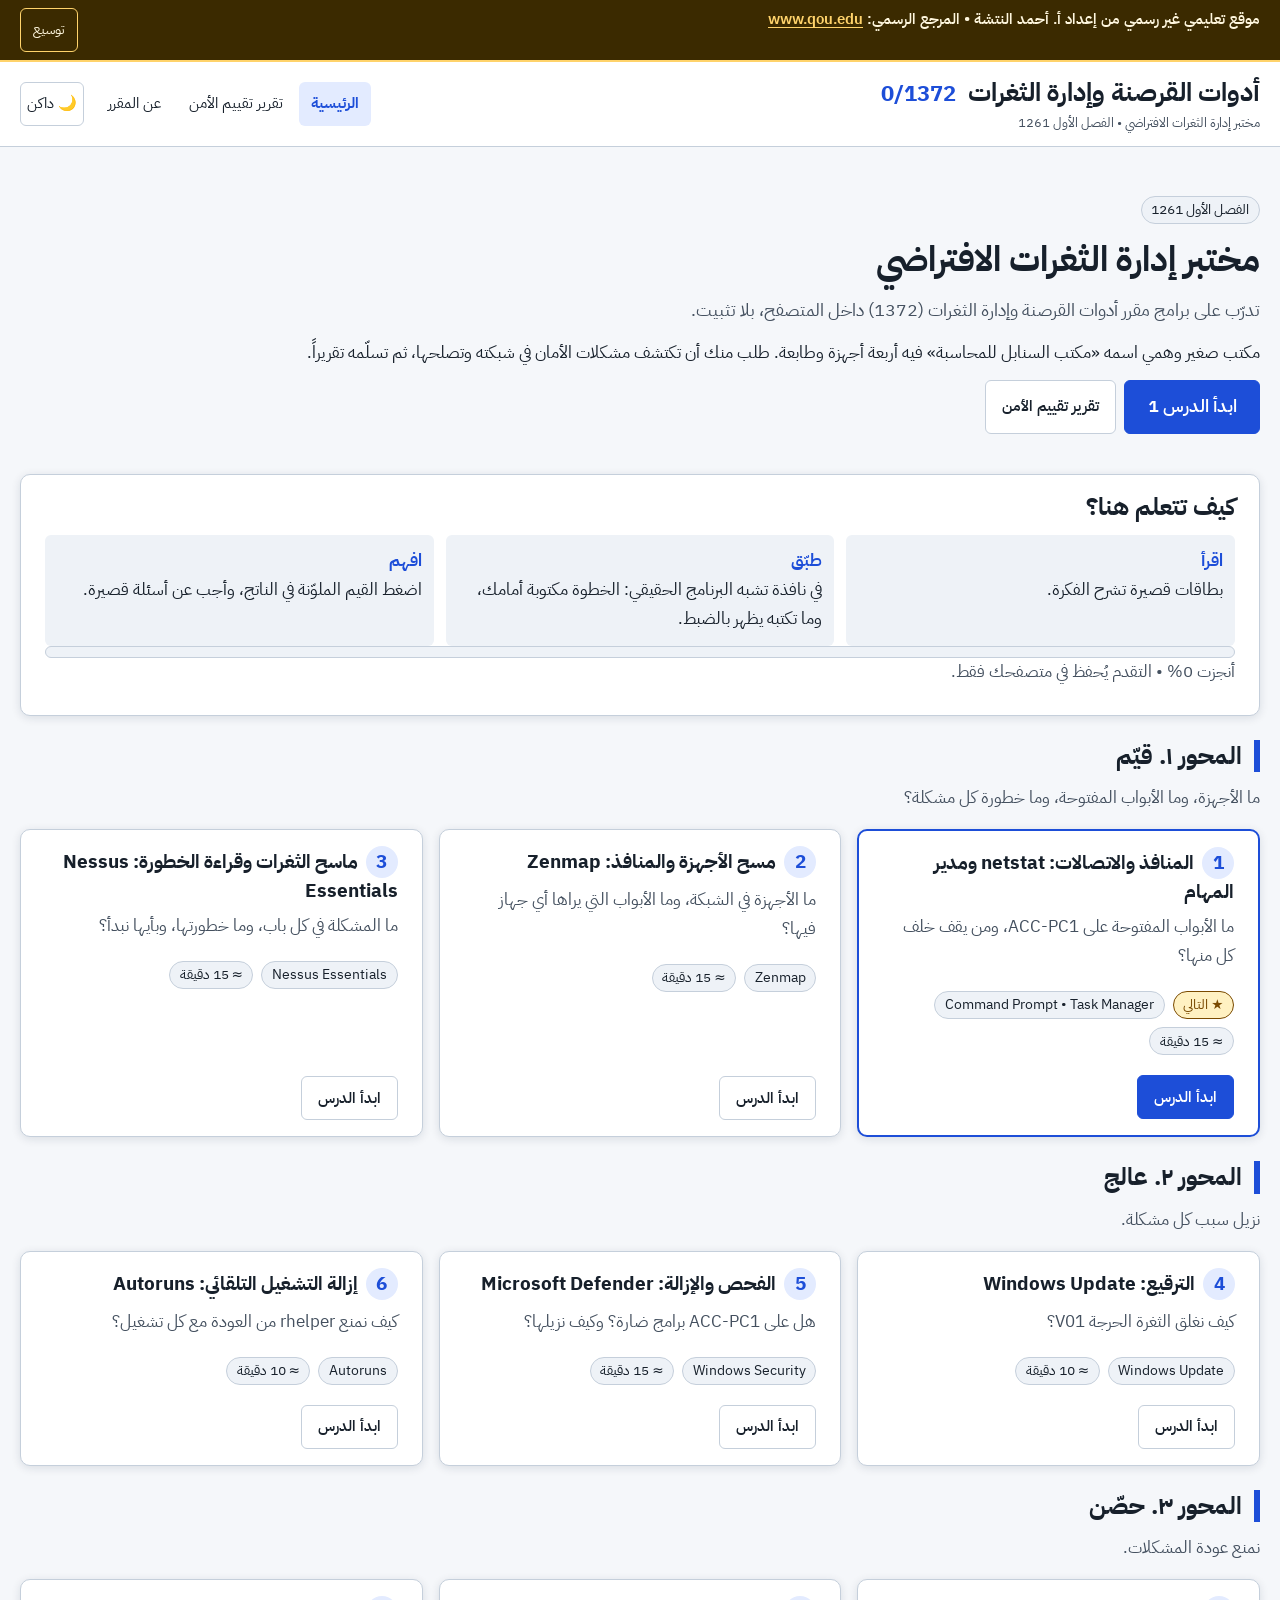
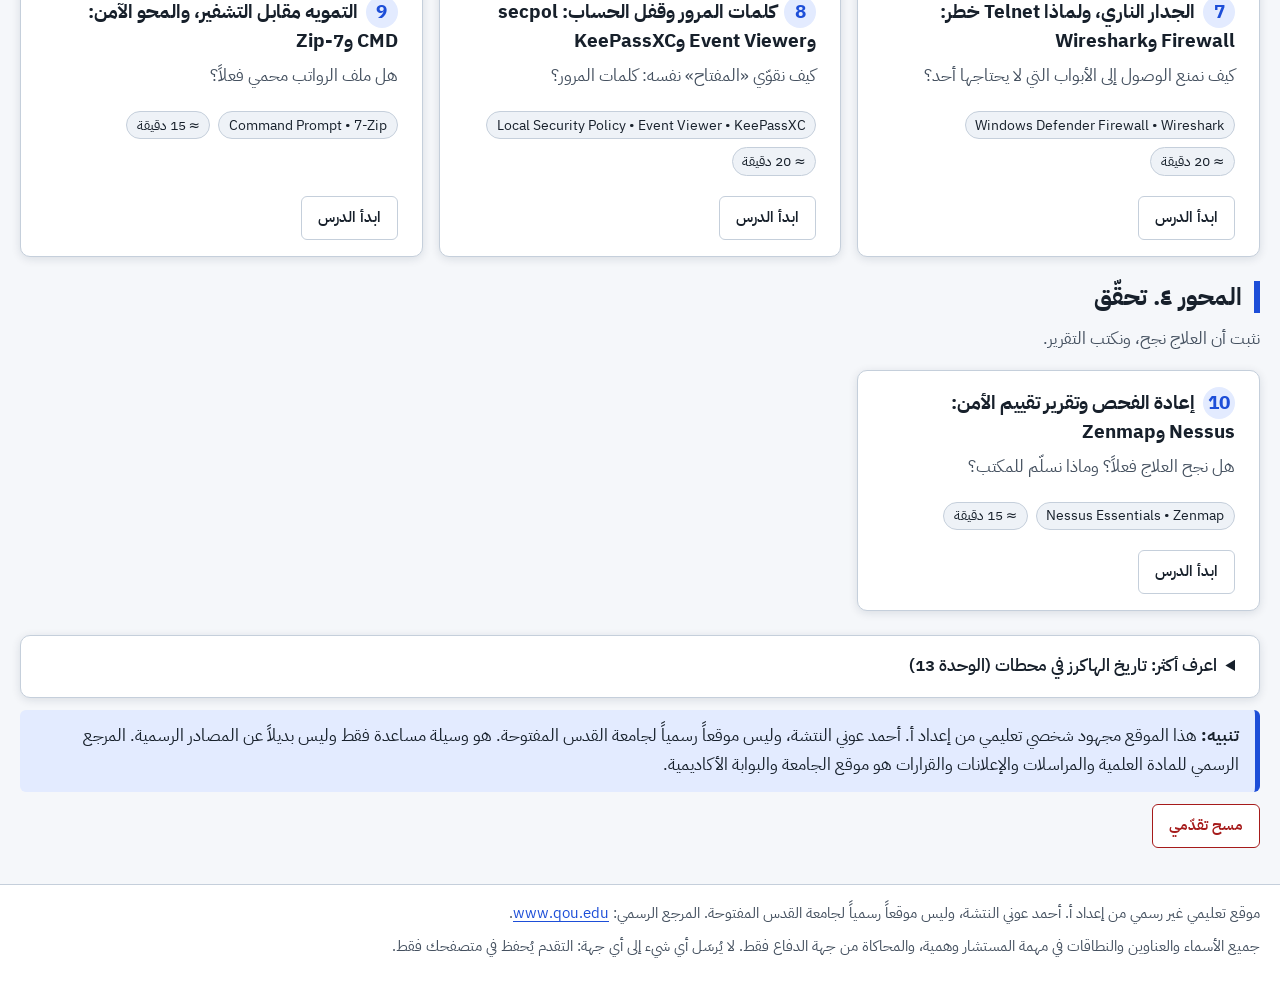
==== index.html @ eadc23de "Publish virtual vulnerability management lab website" ====
<!doctype html>
<html lang="ar" dir="rtl">
<head>
  <meta charset="utf-8">
  <meta name="viewport" content="width=device-width, initial-scale=1">
  <meta http-equiv="Content-Security-Policy" content="default-src 'self'; script-src 'self'; style-src 'self'; img-src 'self' data:; font-src 'self'">
  <title>الرئيسية — مختبر إدارة الثغرات الافتراضي</title>
  <meta name="description" content="محاكاة تعليمية غير رسمية لأدوات الجانب العملي لمقرر أدوات القرصنة وإدارة الثغرات (1372)، من جهة الدفاع فقط.">
  <link rel="icon" href="data:image/svg+xml,%3Csvg xmlns=%27http://www.w3.org/2000/svg%27 viewBox=%270 0 32 32%27%3E%3Cpath d=%27M16 3l11 4v8c0 7-5 12-11 14C10 27 5 22 5 15V7z%27 fill=%27none%27 stroke=%27%231d4ed8%27 stroke-width=%273%27/%3E%3Cpath d=%27M11 16l4 4 7-8%27 fill=%27none%27 stroke=%27%231d4ed8%27 stroke-width=%273%27/%3E%3C/svg%3E">
  <link rel="stylesheet" href="css/fonts.css">
  <link rel="stylesheet" href="css/tokens.css">
  <link rel="stylesheet" href="css/base.css">
  <link rel="stylesheet" href="css/components.css">
  <link rel="stylesheet" href="css/windows.css">
</head>
<body data-page="home">
  <a class="skip-link" href="#main">تخطَّ إلى المحتوى</a>
  <div class="unofficial-banner" role="region" aria-label="تنبيه: موقع غير رسمي">
    <div class="container">
      <div class="ub-text">
        <p class="ub-short">موقع تعليمي غير رسمي من إعداد أ. أحمد النتشة • المرجع الرسمي: <a href="https://www.qou.edu" target="_blank" rel="noopener noreferrer"><bdi>www.qou.edu</bdi></a></p>
        <p class="ub-full">هذا الموقع مجهود شخصي تعليمي من إعداد أ. أحمد عوني النتشة، وليس موقعاً رسمياً لجامعة القدس المفتوحة. هو وسيلة مساعدة فقط وليس بديلاً عن المصادر الرسمية. المرجع الرسمي للمادة العلمية والمراسلات والإعلانات والقرارات هو موقع الجامعة والبوابة الأكاديمية.</p>
      </div>
      <button type="button" data-banner-fold aria-expanded="true">طيّ</button>
    </div>
  </div>
  <header class="site-header">
    <div class="container">
      <a class="brand" href="index.html"><span class="course-heading"><span>أدوات القرصنة وإدارة الثغرات</span><bdi class="course-number" dir="ltr">0/1372</bdi></span><small>مختبر إدارة الثغرات الافتراضي • الفصل الأول 1261</small></a>
      <nav class="site-nav" aria-label="التنقل الرئيسي"><a href="index.html" aria-current="page">الرئيسية</a><a href="mission.html">تقرير تقييم الأمن</a><a href="about.html">عن المقرر</a></nav>
      <button type="button" class="theme-toggle" data-theme-toggle aria-pressed="false">🌙 داكن</button>
    </div>
  </header>
  <main id="main"><div class="container" id="page-root"></div></main>
  <footer class="site-footer">
    <div class="container">
      <p>موقع تعليمي غير رسمي من إعداد أ. أحمد عوني النتشة، وليس موقعاً رسمياً لجامعة القدس المفتوحة. المرجع الرسمي: <a href="https://www.qou.edu" target="_blank" rel="noopener noreferrer"><bdi>www.qou.edu</bdi></a>.</p>
      <p>جميع الأسماء والعناوين والنطاقات في مهمة المستشار وهمية، والمحاكاة من جهة الدفاع فقط. لا يُرسَل أي شيء إلى أي جهة: التقدم يُحفظ في متصفحك فقط.</p>
    </div>
  </footer>
  <script src="js/core/storage.js"></script>
  <script src="js/core/chrome.js"></script>
  <script src="js/core/progress.js"></script>
  <script src="data/case.js"></script>
  <script src="content/course.js"></script>
  <script src="content/mission.js"></script>
  <script src="content/lessons-index.js"></script>
  <script src="js/core/pages.js"></script>
</body>
</html>
---- css/fonts.css ----
/* Local Arabic UI font: IBM Plex Sans Arabic (SIL OFL 1.1 — see fonts/OFL-IBM-Plex-Sans-Arabic.txt).
   Served from ../fonts so the site works from file:// with no network (CLAUDE.md §3, §11). */
@font-face {
  font-family: "IBM Plex Sans Arabic"; font-style: normal; font-weight: 400; font-display: swap;
  src: url("../fonts/ibm-plex-sans-arabic-arabic-400-normal.woff2") format("woff2");
  unicode-range: U+0600-06FF, U+0750-077F, U+0870-088E, U+0890-0891, U+0897-08E1, U+08E3-08FF, U+200C-200E, U+2010-2011, U+204F, U+2E41, U+FB50-FDFF, U+FE70-FE74, U+FE76-FEFC;
}
@font-face {
  font-family: "IBM Plex Sans Arabic"; font-style: normal; font-weight: 400; font-display: swap;
  src: url("../fonts/ibm-plex-sans-arabic-latin-400-normal.woff2") format("woff2");
  unicode-range: U+0000-00FF, U+0131, U+0152-0153, U+02BB-02BC, U+02C6, U+02DA, U+02DC, U+0304, U+0308, U+0329, U+2000-206F, U+20AC, U+2122, U+2191, U+2193, U+2212, U+2215, U+FEFF, U+FFFD;
}
@font-face {
  font-family: "IBM Plex Sans Arabic"; font-style: normal; font-weight: 600; font-display: swap;
  src: url("../fonts/ibm-plex-sans-arabic-arabic-600-normal.woff2") format("woff2");
  unicode-range: U+0600-06FF, U+0750-077F, U+0870-088E, U+0890-0891, U+0897-08E1, U+08E3-08FF, U+200C-200E, U+2010-2011, U+204F, U+2E41, U+FB50-FDFF, U+FE70-FE74, U+FE76-FEFC;
}
@font-face {
  font-family: "IBM Plex Sans Arabic"; font-style: normal; font-weight: 600; font-display: swap;
  src: url("../fonts/ibm-plex-sans-arabic-latin-600-normal.woff2") format("woff2");
  unicode-range: U+0000-00FF, U+0131, U+0152-0153, U+02BB-02BC, U+02C6, U+02DA, U+02DC, U+0304, U+0308, U+0329, U+2000-206F, U+20AC, U+2122, U+2191, U+2193, U+2212, U+2215, U+FEFF, U+FFFD;
}
@font-face {
  font-family: "IBM Plex Sans Arabic"; font-style: normal; font-weight: 700; font-display: swap;
  src: url("../fonts/ibm-plex-sans-arabic-arabic-700-normal.woff2") format("woff2");
  unicode-range: U+0600-06FF, U+0750-077F, U+0870-088E, U+0890-0891, U+0897-08E1, U+08E3-08FF, U+200C-200E, U+2010-2011, U+204F, U+2E41, U+FB50-FDFF, U+FE70-FE74, U+FE76-FEFC;
}
@font-face {
  font-family: "IBM Plex Sans Arabic"; font-style: normal; font-weight: 700; font-display: swap;
  src: url("../fonts/ibm-plex-sans-arabic-latin-700-normal.woff2") format("woff2");
  unicode-range: U+0000-00FF, U+0131, U+0152-0153, U+02BB-02BC, U+02C6, U+02DA, U+02DC, U+0304, U+0308, U+0329, U+2000-206F, U+20AC, U+2122, U+2191, U+2193, U+2212, U+2215, U+FEFF, U+FFFD;
}
---- css/tokens.css ----
/* Design tokens — the only place colors/sizes are defined (CLAUDE.md §11). */
:root {
  /* typography */
  --font-ui-ar: "IBM Plex Sans Arabic", "Noto Sans Arabic", "Segoe UI", Tahoma, system-ui, sans-serif;
  --font-win: "Segoe UI", system-ui, Tahoma, sans-serif;
  --font-mono: Consolas, "Cascadia Mono", "DejaVu Sans Mono", monospace;
  --fs-body: 1.0625rem;      /* 17px >= 16px */
  --lh-body: 1.7;
  --fs-small: 0.9375rem;
  --fs-h1: 2rem;
  --fs-h2: 1.5rem;
  --fs-h3: 1.2rem;

  /* spacing / shape */
  --sp-1: 0.25rem;
  --sp-2: 0.5rem;
  --sp-3: 0.75rem;
  --sp-4: 1rem;
  --sp-5: 1.5rem;
  --sp-6: 2.5rem;
  --radius: 10px;
  --radius-sm: 6px;
  --touch: 44px;
  --content-w: 1240px;

  /* light theme (site UI) */
  --bg: #f5f7fa;
  --surface: #ffffff;
  --surface-2: #eef2f7;
  --border: #c5cfdb;
  --text: #17202b;
  --text-muted: #44505f;
  --primary: #1d4ed8;          /* blue = current / interpretation */
  --primary-soft: #e3ebff;
  --on-primary: #ffffff;
  --success: #166534;          /* green = done */
  --success-soft: #dcf5e4;
  --warn: #7a4a00;             /* yellow = notice */
  --warn-soft: #fff1c2;
  --danger: #a61b1b;           /* red = risk indicator only */
  --danger-soft: #fde1e1;
  --focus: #b45309;
  --banner-bg: #3b2a00;
  --banner-text: #fff7de;
  --banner-link: #ffd36b;
  --shadow: 0 2px 10px rgba(15, 30, 55, 0.12);

  /* tool windows — native colours, NOT affected by the site theme (CLAUDE.md §8) */
  --win-frame: #f3f3f3;
  --win-frame-text: #1a1a1a;
  --win-frame-border: #8a8a8a;
  --win-title-inactive: #ebebeb;
  --win-surface: #ffffff;
  --win-surface-text: #000000;
  --win-menu-bg: #ffffff;
  --win-menu-hover: #e5f3ff;
  --win-select: #cce8ff;
  --win-select-text: #000000;
  --win-disabled: #8c8c8c;
  --win-grid-line: #e0e0e0;
  --win-header-bg: #f0f0f0;
  --win-close-hover: #c42b1c;
  --win-badge-bg: #fff4c2;
  --win-badge-text: #5c4300;
  --win-badge-border: #c9a400;
  --cmd-bg: #0c0c0c;
  --cmd-text: #cccccc;
  --cmd-note: #7fb7ff;
  --kali-frame: #1b1e24;
  --kali-frame-text: #e6e6e6;
  --kali-bg: #14161b;
  --kali-text: #d6d6d6;
  --kali-prompt-blue: #5aa9ff;
  --kali-prompt-green: #4ee08a;
  --ar-header-bg: #e6e0f5;       /* Autoruns: location header (light purple) */
  --ar-pink: #ffc7ce;            /* Autoruns: no verified publisher */
  --ar-yellow: #fff59b;          /* Autoruns: file not found */
  --ar-tab-active: #ffffff;
  --ar-tab-bg: #e1e1e1;
  --annot-bg: #fff3b0;
  --annot-border: #b8860b;
  --hl-outline: #ff7a00;
}

/* dark theme (site UI only). Applied by toggle or system preference. */
:root[data-theme="dark"] {
  --bg: #0e1520;
  --surface: #162130;
  --surface-2: #1d2b3d;
  --border: #3a4c63;
  --text: #e8eef5;
  --text-muted: #b2bfce;
  --primary: #8db4ff;
  --primary-soft: #1d3157;
  --on-primary: #0b1220;
  --success: #6ee79a;
  --success-soft: #153a26;
  --warn: #ffd978;
  --warn-soft: #3b2f0b;
  --danger: #ff9a93;
  --danger-soft: #431a1a;
  --focus: #ffc266;
  --banner-bg: #2a2000;
  --shadow: 0 2px 10px rgba(0, 0, 0, 0.5);
}

@media (prefers-color-scheme: dark) {
  :root:not([data-theme="light"]) {
    --bg: #0e1520;
    --surface: #162130;
    --surface-2: #1d2b3d;
    --border: #3a4c63;
    --text: #e8eef5;
    --text-muted: #b2bfce;
    --primary: #8db4ff;
    --primary-soft: #1d3157;
    --on-primary: #0b1220;
    --success: #6ee79a;
    --success-soft: #153a26;
    --warn: #ffd978;
    --warn-soft: #3b2f0b;
    --danger: #ff9a93;
    --danger-soft: #431a1a;
    --focus: #ffc266;
    --banner-bg: #2a2000;
    --shadow: 0 2px 10px rgba(0, 0, 0, 0.5);
  }
}

/* Sysinternals / Event Viewer native colours (not affected by the site theme) */
:root {
  --tv-green: #b9f0b9;
  --tv-yellow: #fff59b;
  --tv-red: #ffb7b7;
  --ev-pane: #f7f7f7;
  --ev-tree-sel: #cce8ff;
  --ev-fail: #a61b1b;
  --ev-ok: #1a6b2c;
  --pm-bar: #f0f0f0;
}

/* Wireshark default colouring rules (⚠️ ui-reference §3) and filter-bar states */
:root {
  --ws-tcp: #e7e6ff;
  --ws-udp: #daeeff;
  --ws-arp: #faf0d7;
  --ws-syn: #a0a0a0;
  --ws-http: #e4ffc7;
  --ws-ok: #afffaf;
  --ws-bad: #ffafaf;
}
---- css/base.css ----
/* Base: reset, typography, page chrome (banner, header, footer). Colours come from tokens.css only. */
*, *::before, *::after { box-sizing: border-box; }
html { -webkit-text-size-adjust: 100%; color-scheme: light dark; scroll-padding-block: 6rem 2rem; }
:root[data-theme="light"] { color-scheme: light; }
:root[data-theme="dark"] { color-scheme: dark; }
body {
  margin: 0;
  background: var(--bg);
  color: var(--text);
  font-family: var(--font-ui-ar);
  font-size: var(--fs-body);
  line-height: var(--lh-body);
  min-block-size: 100vh;
  display: flex;
  flex-direction: column;
  overflow-x: hidden;
}
h1, h2, h3, h4 { line-height: 1.35; margin-block: 0 var(--sp-3); }
h1 { font-size: var(--fs-h1); }
h2 { font-size: var(--fs-h2); }
h3 { font-size: var(--fs-h3); }
p { margin-block: 0 var(--sp-3); }
a { color: var(--primary); text-underline-offset: 3px; }
a:hover { text-decoration-thickness: 2px; }
code, kbd, samp, .ltr { font-family: var(--font-mono); direction: ltr; unicode-bidi: isolate; }
code { background: var(--surface-2); padding: 0.05em 0.35em; border-radius: 4px; font-size: 0.92em; }
img, svg { max-inline-size: 100%; }
:focus-visible { outline: 3px solid var(--focus); outline-offset: 2px; }
[hidden] { display: none !important; }

.skip-link {
  position: absolute; inset-inline-start: var(--sp-3); inset-block-start: -100px;
  background: var(--primary); color: var(--on-primary); padding: var(--sp-2) var(--sp-4);
  border-radius: var(--radius-sm); z-index: 1000;
}
.skip-link:focus { inset-block-start: var(--sp-3); }
.sr-only {
  position: absolute; inline-size: 1px; block-size: 1px; overflow: hidden;
  clip: rect(0 0 0 0); white-space: nowrap; margin: -1px; padding: 0; border: 0;
}
.container { inline-size: min(100% - 2rem, var(--content-w)); margin-inline: auto; }

/* ---- unofficial-site banner (mandatory, CLAUDE.md §2) ---- */
.unofficial-banner {
  position: sticky; inset-block-start: 0; z-index: 900;
  background: var(--banner-bg); color: var(--banner-text);
  font-size: var(--fs-small); line-height: 1.5;
  border-block-end: 2px solid var(--banner-link);
}
.unofficial-banner .container { display: flex; align-items: flex-start; gap: var(--sp-3); padding-block: var(--sp-2); }
.unofficial-banner .ub-text { flex: 1; min-inline-size: 0; }
.unofficial-banner .ub-short { font-weight: 600; margin: 0; }
.unofficial-banner .ub-full { margin: var(--sp-1) 0 0; opacity: 0.95; }
.unofficial-banner.is-folded .ub-full { display: none; }
.unofficial-banner a { color: var(--banner-link); }
.unofficial-banner button {
  min-block-size: var(--touch); min-inline-size: var(--touch);
  background: transparent; color: var(--banner-text); border: 1px solid var(--banner-link);
  border-radius: var(--radius-sm); cursor: pointer; font: inherit; font-size: 0.85rem; padding-inline: var(--sp-3);
}
.unofficial-banner button:hover { background: rgba(255, 255, 255, 0.12); }

/* ---- site header / nav ---- */
.site-header { background: var(--surface); border-block-end: 1px solid var(--border); }
.site-header .container { display: flex; flex-wrap: wrap; align-items: center; gap: var(--sp-3); padding-block: var(--sp-3); }
.brand { font-weight: 700; font-size: clamp(1.2rem, 2.3vw, 1.6rem); color: var(--text); text-decoration: none; margin-inline-end: auto; max-inline-size: 100%; }
.course-heading { display: flex; flex-wrap: wrap; align-items: baseline; gap: var(--sp-2) var(--sp-3); line-height: 1.5; }
.course-number { white-space: nowrap; color: var(--primary); font-size: 0.85em; }
.brand small { display: block; font-weight: 400; font-size: 0.8rem; color: var(--text-muted); }
.site-nav { display: flex; flex-wrap: wrap; gap: var(--sp-1); }
.site-nav a {
  display: inline-flex; align-items: center; min-block-size: var(--touch); padding-inline: var(--sp-3);
  border-radius: var(--radius-sm); color: var(--text); text-decoration: none; font-size: var(--fs-small);
}
.site-nav a:hover { background: var(--surface-2); }
.site-nav a[aria-current="page"] { background: var(--primary-soft); color: var(--primary); font-weight: 700; }
.theme-toggle {
  min-block-size: var(--touch); min-inline-size: var(--touch); border: 1px solid var(--border);
  background: var(--surface); color: var(--text); border-radius: var(--radius-sm); cursor: pointer; font: inherit; font-size: var(--fs-small);
}
.theme-toggle:hover { background: var(--surface-2); }

main { flex: 1; padding-block: var(--sp-5); }

.site-footer { background: var(--surface); border-block-start: 1px solid var(--border); padding-block: var(--sp-4); font-size: var(--fs-small); color: var(--text-muted); }
.site-footer p { margin: 0 0 var(--sp-2); }

/* ---- buttons ---- */
.btn {
  display: inline-flex; align-items: center; justify-content: center; gap: var(--sp-2);
  min-block-size: var(--touch); padding-inline: var(--sp-4); border-radius: var(--radius-sm);
  border: 1px solid var(--border); background: var(--surface); color: var(--text);
  font: inherit; font-size: var(--fs-small); font-weight: 600; cursor: pointer; text-decoration: none;
}
.btn:hover { background: var(--surface-2); }
.btn[disabled], .btn[aria-disabled="true"] { border-style: dashed; filter: grayscale(0.6); cursor: not-allowed; }
.btn-primary { background: var(--primary); color: var(--on-primary); border-color: var(--primary); }
.btn-primary:hover { background: var(--primary); filter: brightness(1.1); }
.btn-danger { color: var(--danger); border-color: var(--danger); }

.card { background: var(--surface); border: 1px solid var(--border); border-radius: var(--radius); padding: var(--sp-4) var(--sp-5); box-shadow: var(--shadow); }

@media (prefers-reduced-motion: reduce) {
  *, *::before, *::after { animation-duration: 0.001ms !important; animation-iteration-count: 1 !important; transition-duration: 0.001ms !important; scroll-behavior: auto !important; }
}
---- css/components.css ----
/* Site components: lesson page, concept cards, practice layout, interpretation, home, case board. */

/* ---------- generic ---------- */
.page-title { margin-block-end: var(--sp-2); }
.lead { font-size: 1.15rem; color: var(--text-muted); max-inline-size: 70ch; }
.muted { color: var(--text-muted); }
.chip {
  display: inline-block; padding: 0.1rem 0.6rem; border-radius: 999px; font-size: 0.85rem;
  background: var(--surface-2); color: var(--text); border: 1px solid var(--border);
}
.chip-ok { background: var(--success-soft); color: var(--success); border-color: var(--success); }
.chip-warn { background: var(--warn-soft); color: var(--warn); border-color: var(--warn); }
.note { border-inline-start: 5px solid var(--warn); background: var(--warn-soft); color: var(--text); padding: var(--sp-3) var(--sp-4); border-radius: var(--radius-sm); margin-block: var(--sp-3); }
.note-info { border-inline-start-color: var(--primary); background: var(--primary-soft); }
.note-danger { border-inline-start-color: var(--danger); background: var(--danger-soft); }
.grid-2 { display: grid; gap: var(--sp-4); grid-template-columns: repeat(auto-fit, minmax(min(100%, 300px), 1fr)); }
table.data { border-collapse: collapse; inline-size: 100%; background: var(--surface); }
table.data th, table.data td { border: 1px solid var(--border); padding: var(--sp-2) var(--sp-3); text-align: start; vertical-align: top; }
table.data th { background: var(--surface-2); }
.table-scroll { overflow-x: auto; }

/* ---------- home ---------- */
.hero { padding-block: var(--sp-5); }
.hero h1 { font-size: 2.2rem; }
.progress-bar { block-size: 12px; background: var(--surface-2); border: 1px solid var(--border); border-radius: 999px; overflow: hidden; }
.progress-bar > span { display: block; block-size: 100%; background: var(--success); inline-size: 0; }
.progress-bar > span.w-0 { inline-size: 0; }
.progress-bar > span.w-100 { inline-size: 100%; }
.lesson-cards { display: grid; gap: var(--sp-4); grid-template-columns: repeat(auto-fill, minmax(min(100%, 320px), 1fr)); margin-block: var(--sp-4); }
.lesson-card { display: flex; flex-direction: column; gap: var(--sp-2); }
.lesson-card h3 { margin: 0; }
.lesson-card .meta { display: flex; flex-wrap: wrap; gap: var(--sp-2); }
.lesson-card .stages { display: flex; gap: var(--sp-2); flex-wrap: wrap; }
.lesson-card .actions { margin-block-start: auto; padding-block-start: var(--sp-3); }
.axis-block { margin-block: var(--sp-5); }
.axis-block > h2 { border-inline-start: 6px solid var(--primary); padding-inline-start: var(--sp-3); }
.soon { border-style: dashed; box-shadow: none; }

/* ---------- lesson header + phases ---------- */
.lesson-head { margin-block-end: var(--sp-4); }
.lesson-head .meta { display: flex; flex-wrap: wrap; gap: var(--sp-2); margin-block: var(--sp-2); }
.breadcrumb { font-size: var(--fs-small); color: var(--text-muted); margin-block-end: var(--sp-2); }
.breadcrumb a { color: var(--text-muted); }
.phases { display: flex; flex-wrap: wrap; gap: var(--sp-2); list-style: none; padding: 0; margin: var(--sp-4) 0; }
.phase-tab {
  display: inline-flex; align-items: center; gap: var(--sp-2); min-block-size: var(--touch); padding-inline: var(--sp-4);
  border: 2px solid var(--border); background: var(--surface); color: var(--text); border-radius: 999px;
  font: inherit; font-weight: 600; cursor: pointer;
}
.phase-tab .num { display: inline-grid; place-items: center; inline-size: 1.7rem; block-size: 1.7rem; border-radius: 50%; background: var(--surface-2); font-size: 0.9rem; }
.phase-tab.is-current { border-color: var(--primary); background: var(--primary-soft); color: var(--primary); }
.phase-tab.is-current .num { background: var(--primary); color: var(--on-primary); }
.phase-tab.is-done { border-color: var(--success); }
.phase-tab.is-done .num { background: var(--success); color: var(--surface); }
.phase-tab[aria-disabled="true"] { border-style: dashed; color: var(--text-muted); cursor: not-allowed; }
.modes { display: flex; flex-wrap: wrap; gap: var(--sp-2); align-items: center; margin-block-end: var(--sp-4); }
.modes .label { font-size: var(--fs-small); color: var(--text-muted); }
.mode-btn { min-block-size: var(--touch); padding-inline: var(--sp-3); border: 1px solid var(--border); background: var(--surface); color: var(--text); border-radius: var(--radius-sm); font: inherit; font-size: var(--fs-small); cursor: pointer; }
.mode-btn[aria-pressed="true"] { background: var(--primary); color: var(--on-primary); border-color: var(--primary); }
.mode-btn[aria-disabled="true"] { border-style: dashed; color: var(--text-muted); cursor: not-allowed; }

.phase-panel { margin-block-end: var(--sp-6); }
.phase-panel > h2 { border-inline-start: 6px solid var(--primary); padding-inline-start: var(--sp-3); }
.phase-next { display: flex; justify-content: flex-end; gap: var(--sp-3); margin-block-start: var(--sp-4); flex-wrap: wrap; }

/* ---------- explain: concept cards ---------- */
.concept-list { display: grid; gap: var(--sp-3); margin-block: var(--sp-4); }
.concept { background: var(--surface); border: 1px solid var(--border); border-radius: var(--radius); }
.concept.is-locked { border-style: dashed; }
.concept.is-done { border-color: var(--success); }
.concept-head {
  inline-size: 100%; display: flex; align-items: center; gap: var(--sp-3); min-block-size: var(--touch);
  padding: var(--sp-3) var(--sp-4); background: transparent; border: 0; color: var(--text); font: inherit;
  font-weight: 700; text-align: start; cursor: pointer; border-radius: var(--radius);
}
.concept-head .cnum { display: inline-grid; place-items: center; min-inline-size: 2rem; block-size: 2rem; border-radius: 50%; background: var(--primary-soft); color: var(--primary); font-size: 0.95rem; }
.concept.is-done .cnum { background: var(--success); color: var(--surface); }
.concept-head .cen { font-weight: 400; color: var(--text-muted); font-family: var(--font-mono); font-size: 0.9rem; direction: ltr; unicode-bidi: isolate; }
.concept-head .state { margin-inline-start: auto; font-size: 0.85rem; font-weight: 400; color: var(--text-muted); }
.concept-body { padding: 0 var(--sp-4) var(--sp-4); }
.c-row { display: grid; grid-template-columns: 8.5rem 1fr; gap: var(--sp-3); padding-block: var(--sp-2); border-block-start: 1px dashed var(--border); }
.c-row:first-child { border-block-start: 0; }
.c-label { font-weight: 700; color: var(--primary); font-size: var(--fs-small); }
.c-tool { margin: 0; padding: var(--sp-2) var(--sp-3); background: var(--cmd-bg); color: var(--cmd-text); border-radius: var(--radius-sm); font-family: var(--font-mono); font-size: 0.9rem; overflow-x: auto; white-space: pre; direction: ltr; text-align: left; }
.c-mistake .c-label { color: var(--warn); }
@media (max-width: 640px) { .c-row { grid-template-columns: 1fr; gap: 0; } }

.quiz { background: var(--surface-2); border-radius: var(--radius-sm); padding: var(--sp-3) var(--sp-4); margin-block-start: var(--sp-3); }
.quiz .q { font-weight: 700; margin: 0 0 var(--sp-2); }
.quiz-opts { display: flex; flex-wrap: wrap; gap: var(--sp-2); }
.quiz-opt { min-block-size: var(--touch); padding-inline: var(--sp-4); border: 1px solid var(--border); background: var(--surface); color: var(--text); border-radius: var(--radius-sm); font: inherit; cursor: pointer; }
.quiz-opt:hover { background: var(--primary-soft); }
.quiz-opt.is-right { background: var(--success-soft); border-color: var(--success); color: var(--success); font-weight: 700; }
.quiz-opt.is-wrong { background: var(--danger-soft); border-color: var(--danger); color: var(--danger); }
.quiz-value { display: flex; gap: var(--sp-2); flex-wrap: wrap; }
.quiz-value input { min-block-size: var(--touch); padding-inline: var(--sp-3); border: 1px solid var(--border); border-radius: var(--radius-sm); background: var(--surface); color: var(--text); font: inherit; font-family: var(--font-mono); direction: ltr; min-inline-size: 14rem; }
.quiz-fb { margin: var(--sp-2) 0 0; padding: var(--sp-2) var(--sp-3); border-radius: var(--radius-sm); }
.quiz-fb.ok { background: var(--success-soft); color: var(--text); border-inline-start: 4px solid var(--success); }
.quiz-fb.bad { background: var(--danger-soft); color: var(--text); border-inline-start: 4px solid var(--danger); }

/* ---------- interactive figures ---------- */
.figure { background: var(--surface); border: 1px solid var(--border); border-radius: var(--radius); padding: var(--sp-4); margin-block: var(--sp-4); }
.figure h3 { margin-block-end: var(--sp-2); }
.fig-svg { inline-size: 100%; block-size: auto; max-block-size: 380px; }
.fig-svg .node { cursor: pointer; }
.fig-svg .node rect, .fig-svg .node circle { fill: var(--surface-2); stroke: var(--text-muted); stroke-width: 2; }
.fig-svg .node:hover rect, .fig-svg .node:focus rect, .fig-svg .node.is-active rect { fill: var(--primary-soft); stroke: var(--primary); }
.fig-svg .node.is-bad rect { fill: var(--danger-soft); stroke: var(--danger); }
.fig-svg .node:focus { outline: none; }
.fig-svg .node:focus-visible rect { stroke: var(--focus); stroke-width: 4; }
.fig-svg text { fill: var(--text); font-family: var(--font-ui-ar); font-size: 15px; }
.fig-svg text.ltr-text { font-family: var(--font-mono); font-size: 14px; direction: ltr; }
.fig-svg .link { stroke: var(--text-muted); stroke-width: 2; fill: none; }
.fig-svg .link.is-active { stroke: var(--primary); stroke-width: 4; }
.fig-svg .link.is-broken { stroke: var(--danger); stroke-dasharray: 6 6; }
.fig-svg .zone { fill: none; stroke: var(--border); stroke-width: 2; stroke-dasharray: 8 6; }
.fig-svg .zone-label { fill: var(--text-muted); font-size: 14px; }
.fig-explain { background: var(--primary-soft); border-radius: var(--radius-sm); padding: var(--sp-3) var(--sp-4); min-block-size: 4.5rem; margin-block-start: var(--sp-3); }
.fig-controls { display: flex; flex-wrap: wrap; gap: var(--sp-2); align-items: center; margin-block-end: var(--sp-2); }
.switch { display: inline-flex; align-items: center; gap: var(--sp-2); min-block-size: var(--touch); cursor: pointer; }
.switch input { inline-size: 1.4rem; block-size: 1.4rem; }

/* ---------- practice layout ---------- */
.practice-scenario { background: var(--primary-soft); border-radius: var(--radius); padding: var(--sp-3) var(--sp-4); margin-block-end: var(--sp-4); }
.practice-grid { display: grid; gap: var(--sp-4); grid-template-columns: 1fr; align-items: start; }
@media (min-width: 1024px) { .practice-grid { grid-template-columns: 22rem minmax(0, 1fr); } }
.steps-panel { background: var(--surface); border: 1px solid var(--border); border-radius: var(--radius); padding: var(--sp-4); }
.steps-panel h3 { margin-block-end: var(--sp-2); }
.steps-progress { font-size: var(--fs-small); color: var(--text-muted); margin-block-end: var(--sp-3); }
.step-list { list-style: none; margin: 0; padding: 0; display: grid; gap: var(--sp-2); }
.step { border: 1px solid var(--border); border-radius: var(--radius-sm); padding: var(--sp-2) var(--sp-3); background: var(--surface); }
.step .step-title { display: flex; gap: var(--sp-2); align-items: flex-start; font-weight: 600; }
.step .mark { flex: none; inline-size: 1.6rem; block-size: 1.6rem; border-radius: 50%; display: inline-grid; place-items: center; background: var(--surface-2); font-size: 0.85rem; border: 1px solid var(--border); }
.step.is-current { border: 2px solid var(--primary); background: var(--primary-soft); }
.step.is-current .mark { background: var(--primary); color: var(--on-primary); border-color: var(--primary); }
.step.is-done { border-color: var(--success); }
.step.is-done .mark { background: var(--success); color: var(--surface); border-color: var(--success); }
.step.is-locked { border-style: dashed; color: var(--text-muted); }
.step-detail { margin-block-start: var(--sp-2); font-size: var(--fs-small); }
.step-why { color: var(--text-muted); margin: var(--sp-1) 0 var(--sp-2); }
.step-feedback { margin-block-start: var(--sp-2); padding: var(--sp-2) var(--sp-3); border-radius: var(--sp-1); background: var(--warn-soft); border-inline-start: 4px solid var(--warn); font-size: var(--fs-small); }
.hint-row { display: flex; gap: var(--sp-2); flex-wrap: wrap; margin-block-start: var(--sp-2); }
.hint-text { margin-block-start: var(--sp-2); padding: var(--sp-2) var(--sp-3); background: var(--surface); border: 1px dashed var(--primary); border-radius: var(--radius-sm); font-size: var(--fs-small); }
.hint-text .ltr { background: var(--surface-2); padding: 0 0.3em; border-radius: 3px; }
.stage-wrap { min-inline-size: 0; }
.stage-bar { display: flex; flex-wrap: wrap; align-items: center; gap: var(--sp-2); padding: var(--sp-2) var(--sp-3); background: var(--surface-2); border: 1px solid var(--border); border-block-end: 0; border-radius: var(--radius) var(--radius) 0 0; font-size: var(--fs-small); }
.stage-bar .spacer { margin-inline-start: auto; }
.stage-bar select, .stage-bar button { min-block-size: 38px; border: 1px solid var(--border); background: var(--surface); color: var(--text); border-radius: var(--radius-sm); font: inherit; font-size: var(--fs-small); padding-inline: var(--sp-2); cursor: pointer; }
.stage-bar .state-toggle { display: inline-flex; align-items: center; gap: var(--sp-2); }
.stage { direction: ltr; position: relative; background: var(--surface-2); border: 1px solid var(--border); border-radius: 0 0 var(--radius) var(--radius); block-size: clamp(30rem, calc(100vh - 9rem), 56rem); overflow: auto; background-image: linear-gradient(135deg, var(--surface-2), var(--bg)); }
.stage-empty { position: absolute; inset: 0; display: grid; place-items: center; color: var(--text-muted); text-align: center; padding: var(--sp-4); }
.mobile-hint { display: none; }
@media (max-width: 767px) { .mobile-hint { display: block; } .stage { min-block-size: 40rem; } }
.fsim-hl { outline: 3px solid var(--hl-outline) !important; outline-offset: 2px; animation: hlpulse 1.2s ease-in-out infinite; }
@keyframes hlpulse { 50% { outline-color: transparent; } }

/* ---------- interpret ---------- */
.annot-pane { background: var(--cmd-bg); color: var(--cmd-text); border-radius: var(--radius); padding: var(--sp-3); overflow-x: auto; direction: ltr; text-align: left; }
.annot-pane.is-light { background: var(--win-surface); color: var(--win-surface-text); font-family: var(--font-win); }
.annot-pane.is-light .annot-title { color: #1a4d99; }
.annot-pane.is-light .ar-table { font-size: 13px; }
.annot-pane .annot-title { color: var(--cmd-note); font-family: var(--font-mono); font-size: 0.85rem; margin-block-end: var(--sp-2); }
.annot-pane pre { margin: 0 0 var(--sp-3); font-family: var(--font-mono); font-size: 0.92rem; white-space: pre; line-height: 1.45; }
.annot {
  background: var(--annot-bg); color: #000; border: 0; border-block-end: 2px dotted var(--annot-border); border-radius: 3px;
  font: inherit; padding: 0 2px; cursor: pointer; display: inline;
}
.annot:hover, .annot.is-open { background: var(--hl-outline); }
.annot.is-danger { background: var(--ar-pink); }
.meaning-card { background: var(--surface); border: 2px solid var(--primary); border-radius: var(--radius); padding: var(--sp-3) var(--sp-4); margin-block: var(--sp-3); }
.meaning-card .val { font-family: var(--font-mono); direction: ltr; unicode-bidi: isolate; background: var(--surface-2); padding: 0 0.4em; border-radius: 4px; }
.meaning-card.is-danger { border-color: var(--danger); }
.recall-link { background: none; border: 0; color: var(--primary); text-decoration: underline; cursor: pointer; font: inherit; padding: 0; min-block-size: 32px; }
.annot-tools { display: flex; flex-wrap: wrap; gap: var(--sp-2); margin-block-end: var(--sp-3); }
.annot-tools button { min-block-size: var(--touch); padding-inline: var(--sp-3); border: 1px solid var(--border); background: var(--surface); color: var(--text); border-radius: var(--radius-sm); font: inherit; font-size: var(--fs-small); cursor: pointer; }
.annot-tools button[aria-pressed="true"] { background: var(--primary); color: var(--on-primary); border-color: var(--primary); }
.ioc-list { padding-inline-start: var(--sp-5); }
.ioc-list li { margin-block-end: var(--sp-1); }
.ioc-list li::marker { color: var(--danger); }
.lab-q { background: var(--surface); border: 1px solid var(--border); border-radius: var(--radius); padding: var(--sp-3) var(--sp-4); margin-block: var(--sp-3); }
.lab-q .q-num { color: var(--primary); font-weight: 700; }
/* the case: story card, per-lesson box, investigation board */
.case-intro { border: 2px solid var(--primary); margin-block: var(--sp-4); }
.case-intro h2 { margin-block: var(--sp-2) var(--sp-3); }
.case-questions { padding-inline-start: 1.4em; }
.case-questions li { margin-block-end: var(--sp-1); font-weight: 600; }
.case-promise { background: var(--primary-soft); border-radius: var(--radius-sm); padding: var(--sp-3) var(--sp-4); }
.case-box { background: var(--primary-soft); border-inline-start: 5px solid var(--primary); border-radius: var(--radius-sm); padding: var(--sp-3) var(--sp-4); margin-block: var(--sp-3) var(--sp-4); }
.case-box p { margin-block: 0 var(--sp-1); }
.case-box-title { font-size: var(--fs-h3); }
.case-found { background: var(--surface); border-radius: var(--radius-sm); padding: var(--sp-3) var(--sp-4); margin-block: var(--sp-3); }
.case-found p { margin-block: 0 var(--sp-2); }
.case-q, .axis-q { color: var(--text-muted); margin-block: 0 var(--sp-3); }
.board-count { font-weight: 700; margin-block: var(--sp-2) var(--sp-4); }
.board-axis { margin-block: var(--sp-5); }
.board-list { list-style: none; padding: 0; margin: 0; display: grid; gap: var(--sp-3); }
.board-item { display: flex; gap: var(--sp-3); align-items: flex-start; background: var(--surface); border: 2px dashed var(--border); border-radius: var(--radius); padding: var(--sp-3) var(--sp-4); }
.board-item.is-found { border: 2px solid var(--success); }
.board-mark { flex: none; display: inline-grid; place-items: center; inline-size: 2.2rem; block-size: 2.2rem; border-radius: 50%; background: var(--surface-2); color: var(--text-muted); font-weight: 700; font-size: 1.2rem; }
.board-item.is-found .board-mark { background: var(--success); color: var(--surface); }
.board-body { flex: 1; min-inline-size: 0; }
.board-body p { margin-block: 0 var(--sp-2); }
.board-finding { background: var(--success-soft); border-radius: var(--radius-sm); padding: var(--sp-2) var(--sp-3); overflow-wrap: anywhere; }
.epilogue { background: var(--surface); border: 1px solid var(--border); border-radius: var(--radius); padding: var(--sp-3) var(--sp-4); }
.epilogue summary { cursor: pointer; font-weight: 700; min-block-size: var(--touch); display: flex; align-items: center; }
.timeline td:first-child { white-space: nowrap; }
.realworld { background: var(--surface); border: 1px solid var(--border); border-radius: var(--radius); padding: var(--sp-3) var(--sp-4); }
.ethics { border-inline-start: 5px solid var(--warn); background: var(--warn-soft); padding: var(--sp-3) var(--sp-4); border-radius: var(--radius-sm); }
.completion { background: var(--success-soft); border: 2px solid var(--success); border-radius: var(--radius); padding: var(--sp-4); margin-block: var(--sp-4); }
.code-chip { font-family: var(--font-mono); font-size: 1.4rem; letter-spacing: 0.1em; direction: ltr; unicode-bidi: isolate; background: var(--surface); padding: 0.2rem 0.8rem; border-radius: var(--radius-sm); border: 1px solid var(--success); display: inline-block; }
.field { display: grid; gap: var(--sp-1); margin-block-end: var(--sp-3); max-inline-size: 28rem; }
.field label { font-weight: 600; }
.field input, .field select { min-block-size: var(--touch); padding-inline: var(--sp-3); border: 1px solid var(--border); border-radius: var(--radius-sm); background: var(--surface); color: var(--text); font: inherit; }
.nb-entry { margin-block-end: var(--sp-4); }
.nb-entry h3 { margin-block-end: var(--sp-1); }

/* ---------- dialog ---------- */
.fsim-dialog-backdrop { position: fixed; inset: 0; background: rgba(0, 0, 0, 0.55); z-index: 1100; display: grid; place-items: center; padding: var(--sp-4); }
.fsim-dialog { background: var(--surface); color: var(--text); border-radius: var(--radius); padding: var(--sp-5); max-inline-size: 30rem; box-shadow: var(--shadow); }
.fsim-dialog .actions { display: flex; gap: var(--sp-2); justify-content: flex-end; margin-block-start: var(--sp-4); }
.annot-pane .ar-table { table-layout: auto; min-inline-size: 0; }
.annot-pane .ar-table td, .annot-pane .ar-table th { max-inline-size: none; }
.fig-svg .node rect.hit { fill: transparent; stroke: none; }
.fig-svg .node:hover rect.hit, .fig-svg .node:focus rect.hit, .fig-svg .node.is-active rect.hit { fill: transparent; stroke: none; }

/* ---------- smoother practice (UX pass) ---------- */
.stage-tools { display: inline-flex; gap: var(--sp-1); margin-inline-start: var(--sp-2); }
.steps-help { font-size: var(--fs-small); color: var(--text-muted); margin-block: 0 var(--sp-3); }
.step-nudge { margin-block: var(--sp-2) 0; padding: var(--sp-2) var(--sp-3); border-radius: var(--radius-sm); background: var(--primary-soft); font-size: var(--fs-small); }
.step.just-done { animation: stepdone 1.2s ease-out; }
@keyframes stepdone { 0% { background: var(--success-soft); transform: scale(1.02); } 100% { background: var(--surface); transform: none; } }
@media (min-width: 1024px) {
  .steps-panel { position: sticky; inset-block-start: 3.6rem; max-block-size: calc(100vh - 4.6rem); overflow: auto; }
}
.practice-grid.is-focus { position: fixed; inset: 3.4rem 0 0 0; z-index: 800; margin: 0; padding: var(--sp-2); background: var(--bg); grid-template-columns: 19rem minmax(0, 1fr); align-items: stretch; }
.practice-grid.is-focus .steps-panel { position: static; max-block-size: none; overflow: auto; block-size: calc(100vh - 4.4rem); }
.practice-grid.is-focus .stage { block-size: calc(100vh - 7.4rem); }
@media (max-width: 767px) { .practice-grid.is-focus { grid-template-columns: 1fr; overflow: auto; } .practice-grid.is-focus .steps-panel { block-size: auto; } }
body.fsim-focus { overflow: hidden; }
.stage.is-large .fw { font-size: 14.5px; }
.stage.is-large .gr-table, .stage.is-large .ar-table, .stage.is-large .ws-detail, .stage.is-large .ev-pbody pre, .stage.is-large .ev-tree, .stage.is-large .ev-actions, .stage.is-large .ec-tree, .stage.is-large .ec-vbody, .stage.is-large .fx-row { font-size: 14px; }
.stage.is-large .term { font-size: 16px; }
.card-next { display: flex; justify-content: space-between; align-items: center; gap: var(--sp-3); flex-wrap: wrap; margin-block-start: var(--sp-4); padding-block-start: var(--sp-3); border-block-start: 1px solid var(--border); }
.annot-count { font-weight: 600; color: var(--primary); margin-block: 0 var(--sp-2); }
.lesson-nav { display: flex; justify-content: space-between; gap: var(--sp-3); flex-wrap: wrap; margin-block: var(--sp-6) 0; padding-block-start: var(--sp-4); border-block-start: 1px solid var(--border); }
.how-to { margin-block: var(--sp-4); }
.how-to ol { display: grid; gap: var(--sp-3); grid-template-columns: repeat(auto-fit, minmax(min(100%, 220px), 1fr)); padding: 0; list-style: none; margin: var(--sp-3) 0 0; }
.how-to li { background: var(--surface-2); border-radius: var(--radius-sm); padding: var(--sp-3); }
.how-to li strong { display: block; color: var(--primary); }
.lesson-card .num { display: inline-grid; place-items: center; inline-size: 2rem; block-size: 2rem; border-radius: 50%; background: var(--primary-soft); color: var(--primary); font-weight: 700; margin-inline-end: var(--sp-2); }
.lesson-card.is-next { border: 2px solid var(--primary); }

/* security assessment report (mission.html) */
.status-chip { display: inline-block; padding: 2px 10px; border-radius: 999px; font-weight: 600; border: 1px solid transparent; }
.status-chip.is-open { background: var(--danger-soft); color: var(--danger); border-color: var(--danger); }
.status-chip.is-closed { background: var(--success-soft); color: var(--success); border-color: var(--success); }
.status-chip.is-residual { background: var(--warn-soft); color: var(--warn); border-color: var(--warn); }
.report-note { display: block; margin-block-start: 2px; }
.auth-table th { white-space: nowrap; inline-size: 9rem; }
.ar-table.is-rtl { direction: rtl; min-inline-size: 0; table-layout: auto; font-family: var(--font-ui-ar); font-size: var(--fs-small); }
.ar-table.is-rtl th, .ar-table.is-rtl td { text-align: start; white-space: normal; }
.timeline-list { list-style: none; padding: 0; display: grid; gap: var(--sp-2); }
.timeline-list button { inline-size: 100%; text-align: start; }

/* figures added for 1372 */
.fig-svg .node.is-ok rect { fill: var(--success-soft); stroke: var(--success); }
.fig-svg .node.is-up rect { stroke: var(--success); stroke-width: 3; }
.fig-svg .node.is-gone { opacity: 0.35; }
.fig-svg .node.is-gone rect { stroke-dasharray: 6 5; }
.tl-grid .timeline-list { grid-template-columns: repeat(auto-fill, minmax(110px, 1fr)); }
.triage-cols { display: grid; grid-template-columns: repeat(5, 1fr); gap: var(--sp-2); margin-block: var(--sp-3); }
.triage-col { border: 2px solid var(--border); border-radius: var(--radius-sm); padding: var(--sp-2); text-align: center; display: grid; gap: 2px; background: var(--surface-2); }
.triage-col.is-active { border-color: var(--primary); background: var(--primary-soft); }
.triage-cards { display: flex; flex-wrap: wrap; gap: var(--sp-2); }
.triage-card { font-size: var(--fs-small); }
@media (max-width: 640px) { .triage-cols { grid-template-columns: repeat(2, 1fr); } }
.realworld a { overflow-wrap: anywhere; word-break: break-all; }
.btn-big { font-size: 1.1rem; padding-block: 0.7rem; padding-inline: 1.4rem; }
.how-steps { display: grid; gap: var(--sp-2); padding-inline-start: 1.4rem; }
.learn-more summary { cursor: pointer; font-weight: 600; }
.learn-more[open] summary { margin-block-end: var(--sp-3); }
.step-type { margin-block: var(--sp-2) 0; padding: var(--sp-2) var(--sp-3); background: var(--surface-2); border: 1px solid var(--border); border-radius: var(--radius-sm); }
.step-type code { font-family: var(--font-mono); font-size: 1rem; font-weight: 700; direction: ltr; unicode-bidi: isolate; }
.fig-timeline { display: flex; align-items: center; gap: 6px; margin-block: var(--sp-3); }
.fig-point { background: var(--surface-2); border: 1px solid var(--border); border-radius: var(--radius-sm); padding: 2px 8px; font-size: var(--fs-small); }
.fig-gap { display: block; block-size: 10px; background: var(--danger); border-radius: 5px; }
.fig-disk { display: grid; grid-template-columns: repeat(12, 1fr); gap: 3px; margin-block: var(--sp-3); }
.fig-block { block-size: 26px; background: var(--surface-2); border: 1px solid var(--border); border-radius: 3px; }
.fig-block.is-file { background: var(--primary); }
.fig-block.is-ghost { background: #8a8f98; }
.fig-block.is-wiped { background: repeating-linear-gradient(45deg, var(--surface-2), var(--surface-2) 4px, var(--border) 4px, var(--border) 8px); }
#fig-pw { inline-size: 100%; max-inline-size: 360px; font-family: var(--font-mono); padding: 6px; }
@media print { .unofficial-banner button, .site-nav, .theme-toggle, .site-footer, .no-print, .skip-link, .field, main h2:not(#fr-h) ~ ul { display: none !important; } .full-report { box-shadow: none; border: 0; } body { background: #fff; } }

/* simpler lessons for self-learners */
.guide-box { background: var(--success-soft); border: 1px solid var(--success); border-radius: var(--radius); padding: var(--sp-3) var(--sp-4); margin-block: var(--sp-3); }
.guide-box ol { margin-block: var(--sp-1); }
.objectives summary { cursor: pointer; color: var(--text-muted); }
.c-more-btn { margin-block: var(--sp-2); font-size: var(--fs-small); }
.learn-more-cards { margin-block: var(--sp-4); border: 1px dashed var(--border); border-radius: var(--radius); padding: var(--sp-3); }
.learn-more-cards > summary { cursor: pointer; font-weight: 600; }
.concept.is-extra { margin-block: var(--sp-2); }
.concept.is-extra > summary { cursor: pointer; list-style: none; }
.step-result { margin: var(--sp-1) 0 0; font-size: var(--fs-small); color: var(--success); }
.btn-show { border-color: var(--primary); color: var(--primary); }
.annot.is-core { outline: 3px solid var(--primary); outline-offset: 1px; }
.extra-questions { margin-block: var(--sp-3); }
.extra-questions summary { cursor: pointer; font-weight: 600; }
---- css/windows.css ----
/* Tool windows — Windows 11 frame, terminals, Autoruns, folder. Native colours via --win-* / --cmd-* / --ar-* tokens. */
.fw {
  position: absolute; display: flex; flex-direction: column; box-sizing: border-box;
  background: var(--win-frame); color: var(--win-frame-text); border: 1px solid var(--win-frame-border);
  border-radius: 8px; box-shadow: 0 8px 28px rgba(0, 0, 0, 0.35); overflow: hidden;
  font-family: var(--font-win); font-size: 13px; line-height: 1.35; direction: ltr; text-align: left;
}
.fw.is-inactive .fw-title { background: var(--win-title-inactive); }
.fw.is-min .fw-body { display: none; }
.fw.is-min { block-size: auto !important; }
.fw.is-max { inset: 0 !important; inline-size: auto !important; block-size: auto !important; border-radius: 0; }
.fw-title { display: flex; align-items: center; gap: 8px; block-size: 32px; padding-inline-start: 10px; background: var(--win-frame); user-select: none; cursor: default; flex: none; }
.fw-icon { inline-size: 16px; block-size: 16px; flex: none; }
.fw-icon svg { display: block; inline-size: 16px; block-size: 16px; }
.fw-name { font-size: 12px; white-space: nowrap; overflow: hidden; text-overflow: ellipsis; }
.fw-badge {
  direction: rtl; font-family: var(--font-ui-ar); font-size: 11px; font-weight: 700; padding: 1px 8px; margin-inline-start: 4px;
  background: var(--win-badge-bg); color: var(--win-badge-text); border: 1px solid var(--win-badge-border); border-radius: 999px; white-space: nowrap;
}
.fw-ctl { margin-inline-start: auto; display: flex; flex: none; }
.fw-ctl button { inline-size: 46px; block-size: 32px; border: 0; background: transparent; color: inherit; cursor: default; display: grid; place-items: center; padding: 0; }
.fw-ctl button:hover { background: rgba(0, 0, 0, 0.08); }
.fw-ctl button.fw-close:hover { background: var(--win-close-hover); color: #fff; }
.fw-ctl svg { inline-size: 10px; block-size: 10px; stroke: currentColor; fill: none; stroke-width: 1; }
.fw-body { flex: 1; min-block-size: 0; display: flex; flex-direction: column; background: var(--win-surface); color: var(--win-surface-text); }
.fw[data-skin="kali"] { background: var(--kali-frame); color: var(--kali-frame-text); border-color: #000; }
.fw[data-skin="kali"] .fw-title { background: var(--kali-frame); }
.fw[data-skin="kali"] .fw-ctl button:hover { background: rgba(255, 255, 255, 0.12); }
.fw[data-skin="kali"] .fw-body { background: var(--kali-bg); color: var(--kali-text); }
.fw[data-skin="cmd"] .fw-body { background: var(--cmd-bg); color: var(--cmd-text); }
.fw[data-skin="cmd"] .fw-title { background: #1f1f1f; color: #f0f0f0; }
.fw[data-skin="cmd"] .fw-ctl button:hover { background: rgba(255, 255, 255, 0.14); }
.fw-reopen { margin: var(--sp-3); }

/* ---------- terminal (CMD + Kali share the engine) ---------- */
.term { flex: 1; min-block-size: 0; overflow-y: auto; padding: 6px 8px; font-family: var(--font-mono); font-size: 14px; line-height: 1.32; cursor: text; }
.term-out { margin: 0; white-space: pre-wrap; word-break: break-all; font: inherit; }
.term-line { white-space: pre-wrap; word-break: break-all; min-block-size: 1.32em; }
.term-line.t-note { color: var(--cmd-note); font-family: var(--font-ui-ar); font-style: normal; direction: rtl; text-align: right; white-space: normal; padding-block: 2px; }
.term-input-row { display: flex; align-items: baseline; }
.term-prompt { white-space: pre; flex: none; }
.term-input { flex: 1; background: transparent; border: 0; outline: none; color: inherit; font: inherit; padding: 0; margin: 0; caret-color: currentColor; min-inline-size: 4ch; }
.term.is-busy .term-input-wrap { visibility: hidden; }
.term-pre { white-space: pre; }
.term[data-skin="kali"] .term-prompt .pb { color: var(--kali-prompt-blue); }
.term[data-skin="kali"] .term-prompt .pg { color: var(--kali-prompt-green); }

/* ---------- Explorer-like folder (Sysinternals folder) ---------- */
.fx { display: flex; flex-direction: column; flex: 1; min-block-size: 0; }
.fx-bar { display: flex; align-items: center; gap: 8px; padding: 6px 10px; background: var(--win-header-bg); border-block-end: 1px solid var(--win-grid-line); }
.fx-path { flex: 1; background: var(--win-surface); border: 1px solid var(--win-grid-line); padding: 3px 8px; border-radius: 4px; font-size: 12px; }
.fx-head, .fx-row { display: grid; grid-template-columns: 2.4fr 1.4fr 0.9fr; gap: 8px; padding: 4px 12px; align-items: center; }
.fx-head { background: var(--win-header-bg); border-block-end: 1px solid var(--win-grid-line); font-size: 12px; color: #555; }
.fx-list { flex: 1; overflow: auto; }
.fx-row { border: 0; background: transparent; inline-size: 100%; text-align: left; font: inherit; color: inherit; cursor: default; min-block-size: 26px; }
.fx-row:hover { background: var(--win-menu-hover); }
.fx-row.is-selected { background: var(--win-select); }
.fx-row.is-disabled { color: var(--win-disabled); }
.fx-name { display: flex; align-items: center; gap: 8px; }
.fx-name svg { inline-size: 18px; block-size: 18px; flex: none; }
.fx-foot { padding: 4px 10px; font-size: 12px; background: var(--win-header-bg); border-block-start: 1px solid var(--win-grid-line); color: #444; }

/* ---------- menus (shared) ---------- */
.menubar { display: flex; background: var(--win-menu-bg); border-block-end: 1px solid var(--win-grid-line); flex: none; position: relative; }
.menubar > button { background: transparent; border: 0; padding: 3px 9px; font: inherit; color: var(--win-surface-text); cursor: default; min-block-size: 26px; }
.menubar > button:hover, .menubar > button[aria-expanded="true"] { background: var(--win-menu-hover); }
.menu-pop { position: absolute; inset-block-start: 100%; z-index: 20; min-inline-size: 230px; background: var(--win-menu-bg); border: 1px solid var(--win-frame-border); box-shadow: 2px 4px 10px rgba(0, 0, 0, 0.3); padding: 2px 0; }
.menu-item { display: flex; align-items: center; gap: 8px; inline-size: 100%; background: transparent; border: 0; padding: 4px 16px 4px 26px; font: inherit; color: var(--win-surface-text); text-align: left; cursor: default; position: relative; min-block-size: 26px; }
.menu-item:hover:not([aria-disabled="true"]) { background: var(--win-menu-hover); }
.menu-item[aria-disabled="true"] { color: var(--win-disabled); }
.menu-item .chk { position: absolute; inset-inline-start: 7px; }
.menu-sep { block-size: 1px; background: var(--win-grid-line); margin: 3px 0; }
.sim-toast { position: absolute; inset-inline: 10px; inset-block-end: 10px; background: #fff8d6; color: #4a3b00; border: 1px solid var(--win-badge-border); padding: 6px 10px; border-radius: 4px; font-family: var(--font-ui-ar); direction: rtl; text-align: right; font-size: 13px; z-index: 40; box-shadow: 0 2px 8px rgba(0, 0, 0, 0.25); }

/* ---------- Autoruns ---------- */
.ar { display: flex; flex-direction: column; flex: 1; min-block-size: 0; position: relative; }
.ar-toolbar { display: flex; align-items: center; gap: 8px; padding: 4px 8px; background: var(--win-header-bg); border-block-end: 1px solid var(--win-grid-line); flex: none; }
.ar-toolbar label { font-size: 12px; }
.ar-toolbar input { flex: 1; max-inline-size: 260px; border: 1px solid #999; padding: 2px 6px; font: inherit; background: #fff; color: #000; min-block-size: 24px; }
.ar-tabs { display: flex; gap: 0; overflow-x: auto; background: var(--ar-tab-bg); border-block-end: 1px solid #999; flex: none; scrollbar-width: thin; }
.ar-tab { flex: none; border: 1px solid #aaa; border-block-end: 0; background: var(--ar-tab-bg); padding: 3px 12px; font: inherit; color: #000; cursor: default; margin-inline-end: -1px; min-block-size: 26px; }
.ar-tab:hover { background: #ececec; }
.ar-tab[aria-selected="true"] { background: var(--ar-tab-active); font-weight: 600; position: relative; z-index: 1; }
.ar-tab.is-off { color: #444; }
.ar-grid { flex: 1; overflow: auto; background: #fff; position: relative; min-block-size: 0; }
.ar-table { border-collapse: collapse; inline-size: 100%; min-inline-size: 800px; table-layout: fixed; font-size: 12.5px; }
.ar-table th { position: sticky; inset-block-start: 0; z-index: 2; background: var(--win-header-bg); border: 1px solid var(--win-grid-line); padding: 3px 6px; text-align: left; font-weight: 400; cursor: default; user-select: none; white-space: nowrap; }
.ar-table th:hover { background: #e5e5e5; }
.ar-table td { border-inline-end: 1px solid var(--win-grid-line); padding: 2px 6px; white-space: nowrap; overflow: hidden; text-overflow: ellipsis; color: #000; }
.ar-table tr.ar-row { cursor: default; }
.ar-table tr.ar-row:hover td { background: var(--win-menu-hover); }
.ar-table tr.ar-row.is-selected td { background: var(--win-select); }
.ar-table tr.ar-header td { background: var(--ar-header-bg); font-weight: 600; }
.ar-table tr.is-pink td { background: var(--ar-pink); }
.ar-table tr.is-yellow td { background: var(--ar-yellow); }
.ar-table tr.is-pink.is-selected td, .ar-table tr.is-yellow.is-selected td { outline: 1px solid #0078d7; outline-offset: -1px; }
.ar-grid .ar-table th:nth-child(1) { inline-size: 21%; }
.ar-grid .ar-table th:nth-child(2) { inline-size: 17%; }
.ar-grid .ar-table th:nth-child(3) { inline-size: 17%; }
.ar-grid .ar-table th:nth-child(4) { inline-size: 22%; }
.ar-grid .ar-table th:nth-child(5) { inline-size: 19%; }
.ar-grid .ar-table th:nth-child(6) { inline-size: 4%; }
.ar-ent { display: flex; align-items: center; gap: 6px; min-inline-size: 0; }
.ar-table td.c-entry input { margin: 0; inline-size: 14px; block-size: 14px; }
.ar-table td.c-entry .ar-name { overflow: hidden; text-overflow: ellipsis; }
.ar-empty { padding: 28px 16px; text-align: center; font-family: var(--font-ui-ar); direction: rtl; color: #444; }
.ar-status { flex: none; padding: 3px 10px; background: var(--win-header-bg); border-block-start: 1px solid var(--win-grid-line); font-size: 12px; color: #333; }
.ar-prop { position: absolute; inset: 40px 40px auto; background: #fff; border: 1px solid #666; box-shadow: 3px 5px 14px rgba(0, 0, 0, 0.4); z-index: 30; padding: 10px 14px; font-size: 12.5px; }

/* ---------- generic grid (TCPView / Procmon / RAMMap / Event Viewer) ---------- */
.gr-wrap { flex: 1; overflow: auto; background: #fff; min-block-size: 0; position: relative; }
.gr-table { border-collapse: collapse; min-inline-size: 100%; font-size: 12.5px; }
.gr-table th { position: sticky; inset-block-start: 0; z-index: 2; background: var(--win-header-bg); border: 1px solid var(--win-grid-line); padding: 3px 8px; text-align: left; font-weight: 400; white-space: nowrap; cursor: default; user-select: none; }
.gr-table th:hover { background: #e5e5e5; }
.gr-table td { border-inline-end: 1px solid var(--win-grid-line); padding: 2px 8px; white-space: nowrap; color: #000; max-inline-size: 420px; overflow: hidden; text-overflow: ellipsis; }
.gr-table td.num { text-align: right; }
.gr-row:hover td { background: var(--win-menu-hover); }
.gr-row.is-selected td { background: var(--win-select); }
.gr-row.is-green td { background: var(--tv-green); }
.gr-row.is-yellow td { background: var(--tv-yellow); }
.gr-row.is-red td { background: var(--tv-red); }
.gr-row.is-fail td:first-child { color: var(--ev-fail); font-weight: 600; }
.gr-row.is-ok td:first-child { color: var(--ev-ok); }
.gr-row.is-hot td { background: var(--ar-pink); }
.gr-row.is-green.is-selected td, .gr-row.is-red.is-selected td, .gr-row.is-hot.is-selected td { outline: 1px solid #0078d7; outline-offset: -1px; }
.tb { display: flex; align-items: center; gap: 6px; padding: 4px 8px; background: var(--pm-bar); border-block-end: 1px solid var(--win-grid-line); flex: none; flex-wrap: wrap; }
.tb button, .tb select { min-block-size: 26px; border: 1px solid #adadad; background: #fdfdfd; color: #000; font: inherit; padding: 1px 9px; cursor: default; border-radius: 2px; }
.tb button:hover { background: var(--win-menu-hover); border-color: #7aa7d8; }
.tb button[aria-pressed="true"] { background: var(--win-select); border-color: #4a90d9; }
.tb button[aria-disabled="true"] { color: var(--win-disabled); }
.tb input { border: 1px solid #999; background: #fff; color: #000; font: inherit; padding: 1px 6px; min-block-size: 26px; min-inline-size: 150px; }
.tb .tb-sep { inline-size: 1px; block-size: 20px; background: #bbb; margin-inline: 3px; }
.tb label { font-size: 12px; }
.status-bar { flex: none; padding: 3px 10px; background: var(--win-header-bg); border-block-start: 1px solid var(--win-grid-line); font-size: 12px; color: #333; }
.view-note { padding: 28px 16px; text-align: center; font-family: var(--font-ui-ar); direction: rtl; color: #444; }

/* modal dialog inside a tool window */
.dlg-back { position: absolute; inset: 0; background: rgba(0, 0, 0, 0.18); z-index: 50; display: grid; place-items: center; padding: 8px; }
.dlg { background: var(--win-frame); color: #000; border: 1px solid #666; box-shadow: 4px 6px 18px rgba(0, 0, 0, 0.45); padding: 10px 12px; max-inline-size: 100%; max-block-size: 100%; overflow: auto; }
.dlg h4 { margin: 0 0 8px; font-size: 13px; font-weight: 600; }
.dlg-row { display: flex; gap: 6px; align-items: center; flex-wrap: wrap; margin-block-end: 8px; }
.dlg-row select, .dlg-row input[type="text"] { min-block-size: 26px; border: 1px solid #888; background: #fff; color: #000; font: inherit; padding: 1px 4px; }
.dlg-row select:disabled, .dlg-row input:disabled { background: #eee; color: var(--win-disabled); }
.dlg-row label { font-size: 12px; display: inline-flex; gap: 4px; align-items: center; }
.dlg-btns { display: flex; gap: 6px; justify-content: flex-end; margin-block-start: 8px; }
.dlg-btns button, .dlg button.dlg-btn { min-inline-size: 70px; min-block-size: 26px; border: 1px solid #888; background: #e8e8e8; color: #000; font: inherit; cursor: default; padding: 1px 10px; }
.dlg-btns button:hover, .dlg button.dlg-btn:hover { background: var(--win-menu-hover); border-color: #4a90d9; }
.dlg-list { border: 1px solid #888; background: #fff; min-block-size: 70px; max-block-size: 130px; overflow: auto; margin-block-end: 8px; }
.dlg-list table { border-collapse: collapse; inline-size: 100%; font-size: 12px; }
.dlg-list th, .dlg-list td { text-align: left; padding: 2px 6px; border-block-end: 1px solid #e5e5e5; }
.dlg-list tr.is-selected td { background: var(--win-select); }

/* ---------- Event Viewer ---------- */
.ev { display: grid; grid-template-columns: 165px minmax(0, 1fr) 175px; flex: 1; min-block-size: 0; background: var(--ev-pane); }
.ev-tree, .ev-actions { overflow: auto; background: #fff; border-inline-end: 1px solid var(--win-grid-line); padding: 4px 0; font-size: 12.5px; }
.ev-actions { border-inline-end: 0; border-inline-start: 1px solid var(--win-grid-line); }
.ev-tree button, .ev-actions button { display: block; inline-size: 100%; text-align: left; background: transparent; border: 0; padding: 3px 8px; font: inherit; color: #000; cursor: default; min-block-size: 24px; }
.ev-tree button:hover, .ev-actions button:hover:not([aria-disabled="true"]) { background: var(--win-menu-hover); }
.ev-tree button.is-selected { background: var(--ev-tree-sel); }
.ev-tree .lvl1 { padding-inline-start: 22px; } .ev-tree .lvl2 { padding-inline-start: 38px; }
.ev-actions h5 { margin: 6px 8px 2px; font-size: 12px; background: #dde7f5; padding: 2px 6px; }
.ev-actions button[aria-disabled="true"] { color: var(--win-disabled); }
.ev-center { display: flex; flex-direction: column; min-inline-size: 0; min-block-size: 0; }
.ev-head { padding: 4px 8px; background: #e9eef6; border-block-end: 1px solid var(--win-grid-line); font-size: 12.5px; flex: none; }
.ev-preview { flex: none; block-size: 190px; border-block-start: 2px solid #888; background: #fff; display: flex; flex-direction: column; min-block-size: 0; }
.ev-preview .ev-ptitle { padding: 3px 8px; background: #eef2f8; font-weight: 600; font-size: 12.5px; }
.ev-ptabs { display: flex; gap: 0; background: #e1e1e1; flex: none; }
.ev-ptabs button { border: 1px solid #aaa; border-block-end: 0; background: #e1e1e1; padding: 2px 12px; font: inherit; cursor: default; color: #000; min-block-size: 24px; }
.ev-ptabs button[aria-selected="true"] { background: #fff; font-weight: 600; }
.ev-pbody { flex: 1; overflow: auto; padding: 6px 10px; font-size: 12.5px; }
.ev-pbody pre { margin: 0; font-family: var(--font-win); white-space: pre-wrap; font-size: 12.5px; }
.ev-fields { display: grid; grid-template-columns: auto auto auto auto; gap: 2px 14px; margin-block-start: 8px; font-size: 12px; border-block-start: 1px solid #ddd; padding-block-start: 6px; }
.ev-fields b { font-weight: 600; }
.ev-note { color: #555; font-family: var(--font-ui-ar); direction: rtl; text-align: right; }
.pm-hl { outline: 2px solid #c9a400; }

/* ---------- wizard / progress / misc tool widgets ---------- */
.wiz { min-inline-size: 360px; max-inline-size: 560px; }
.wiz-body { min-block-size: 120px; margin-block-end: 6px; font-size: 12.5px; }
.wiz .field-row { display: grid; grid-template-columns: 170px 1fr; gap: 6px 10px; align-items: center; margin-block-end: 6px; }
.wiz .field-row input[type="text"], .wiz .field-row input[type="password"], .wiz .field-row select, .wiz textarea { min-block-size: 24px; border: 1px solid #888; background: #fff; color: #000; font: inherit; padding: 1px 5px; inline-size: 100%; box-sizing: border-box; }
.wiz textarea { min-block-size: 54px; resize: vertical; }
.wiz .radio-list { display: grid; gap: 4px; }
.wiz .radio-list label { display: flex; gap: 6px; align-items: center; min-block-size: 24px; }
.wiz .radio-list label.is-off { color: var(--win-disabled); }
.wiz-note { font-family: var(--font-ui-ar); direction: rtl; text-align: right; background: #fff8d6; color: #4a3b00; border: 1px solid var(--win-badge-border); padding: 4px 8px; margin-block-start: 6px; }
.wiz-ok { background: #e3f5e1; color: #124d1b; border-color: #5aa469; }
.pbar { block-size: 16px; border: 1px solid #666; background: #fff; overflow: hidden; margin-block-end: 4px; }
.pbar i { display: block; block-size: 100%; inline-size: 0; background: #2f9e44; }
.prog-row { display: flex; gap: 8px; font-size: 12.5px; }
.verify-box { font-family: var(--font-mono); font-size: 12.5px; white-space: pre; background: #fff; border: 1px solid #888; padding: 6px 10px; min-inline-size: 440px; }
.mouse-pad { block-size: 56px; border: 1px dashed #666; background: #f4f4f4; display: grid; place-items: center; font-family: var(--font-ui-ar); direction: rtl; }
.rand-bar { block-size: 10px; border: 1px solid #666; background: #eee; margin-block: 4px; }
.rand-bar i { display: block; block-size: 100%; inline-size: 0; background: #c0392b; }
.rand-bar.is-green i { background: #2f9e44; }
.ec-home { padding: 24px; font-size: 14px; }
.ec-home a, .ec-link { color: #0b5ed7; text-decoration: underline; cursor: pointer; background: none; border: 0; font: inherit; padding: 2px 0; display: block; min-block-size: 26px; text-align: left; }
.ec { display: flex; flex-direction: column; flex: 1; min-block-size: 0; }
.ec-panes { display: grid; grid-template-columns: 220px minmax(0, 1fr); grid-template-rows: minmax(0, 1fr) 170px; flex: 1; min-block-size: 0; }
.ec-tree { grid-row: 1 / span 2; overflow: auto; border-inline-end: 1px solid var(--win-grid-line); background: #fff; font-size: 12.5px; padding: 4px 0; }
.ec-tree button { display: block; inline-size: 100%; text-align: left; border: 0; background: transparent; font: inherit; color: #000; padding: 2px 6px; cursor: default; min-block-size: 22px; white-space: nowrap; }
.ec-tree button:hover { background: var(--win-menu-hover); }
.ec-tree button.is-selected { background: var(--win-select); }
.ec-view { border-block-start: 2px solid #888; display: flex; flex-direction: column; min-block-size: 0; background: #fff; }
.ec-vtabs { display: flex; background: #e1e1e1; flex: none; overflow-x: auto; }
.ec-vtabs button { border: 1px solid #aaa; border-block-end: 0; background: #e1e1e1; padding: 2px 10px; font: inherit; color: #000; cursor: default; min-block-size: 24px; white-space: nowrap; }
.ec-vtabs button[aria-selected="true"] { background: #fff; font-weight: 600; }
.ec-vtabs button.is-off { color: var(--win-disabled); }
.ec-vbody { flex: 1; overflow: auto; padding: 6px 10px; font-family: var(--font-mono); font-size: 12.5px; white-space: pre; }
.ftk { display: grid; grid-template-columns: 230px minmax(0, 1fr); grid-template-rows: minmax(0, 1fr) 150px; flex: 1; min-block-size: 0; background: #fff; }
.ftk > div { border: 1px solid var(--win-grid-line); padding: 4px 8px; overflow: auto; font-size: 12.5px; }
.ftk .pane-title { font-weight: 600; background: var(--win-header-bg); margin: -4px -8px 4px; padding: 2px 8px; }
.dd-grid { flex: 1; min-block-size: 0; display: flex; flex-direction: column; }
.dd-note { padding: 6px 10px; font-family: var(--font-ui-ar); direction: rtl; background: #fff8d6; color: #4a3b00; border-block-end: 1px solid var(--win-badge-border); }
.vc-list { flex: 1; min-block-size: 80px; background: #fff; border: 1px solid #888; margin: 6px; overflow: auto; }
.vc-btns { display: flex; flex-wrap: wrap; gap: 6px; padding: 4px 6px; }
.vc-btns button, .vc-box button { min-block-size: 26px; border: 1px solid #888; background: #e8e8e8; color: #000; font: inherit; padding: 1px 12px; cursor: default; }
.vc-btns button:hover:not([aria-disabled="true"]), .vc-box button:hover { background: var(--win-menu-hover); border-color: #4a90d9; }
.vc-btns button[aria-disabled="true"] { color: var(--win-disabled); }
.vc-box { padding: 6px; border: 1px solid #aaa; margin: 0 6px 6px; display: grid; gap: 6px; }
.vc-box .row { display: flex; gap: 6px; align-items: center; flex-wrap: wrap; }
.vc-box input[type="text"] { flex: 1; min-block-size: 24px; border: 1px solid #888; padding: 1px 5px; background: #fff; color: #000; font: inherit; min-inline-size: 140px; }
.br-page { padding: 14px 18px; background: #fff; color: #000; font-family: var(--font-win); font-size: 13.5px; overflow: auto; flex: 1; }
.br-bar { display: flex; gap: 6px; padding: 5px 8px; background: var(--win-header-bg); border-block-end: 1px solid var(--win-grid-line); }
.br-bar .br-url { flex: 1; background: #fff; border: 1px solid #aaa; padding: 3px 8px; border-radius: 12px; font-size: 12.5px; }
.br-result { border: 1px solid #d0d0d0; border-radius: 6px; padding: 8px 10px; margin-block-end: 8px; }
.br-result button, .br-page button.br-btn { background: none; border: 0; color: #0b5ed7; text-decoration: underline; cursor: pointer; font: inherit; font-size: 14px; padding: 2px 0; min-block-size: 26px; }
.br-page .dl-btn { background: #0b5ed7; color: #fff; border: 0; padding: 6px 16px; border-radius: 4px; font: inherit; cursor: pointer; text-decoration: none; min-block-size: 30px; }
.br-hash { font-family: var(--font-mono); font-size: 12px; word-break: break-all; background: #f1f3f5; padding: 4px 6px; display: block; margin-block: 4px; }
.ar-table tr.is-red td { background: var(--tv-red); }

/* ---------- Wireshark ---------- */
.gr-row.ws-tcp:not(.is-selected) td { background: var(--ws-tcp); }
.gr-row.ws-udp:not(.is-selected) td { background: var(--ws-udp); }
.gr-row.ws-arp:not(.is-selected) td { background: var(--ws-arp); }
.gr-row.ws-syn:not(.is-selected) td { background: var(--ws-syn); }
.gr-row.ws-tcp.is-selected td, .gr-row.ws-udp.is-selected td, .gr-row.ws-arp.is-selected td, .gr-row.ws-syn.is-selected td { background: #3a6ea5; color: #fff; }
.ws-filterbar input { flex: 1; min-inline-size: 220px; }
.ws-filterbar input.is-ok { background: var(--ws-ok); }
.ws-filterbar input.is-bad { background: var(--ws-bad); }
.ws-detail { flex: none; block-size: 130px; overflow: auto; border-block-start: 2px solid #888; background: #fff; font-size: 12.5px; padding: 2px 0; }
.ws-node { display: block; inline-size: 100%; text-align: left; background: transparent; border: 0; font: inherit; color: #000; padding: 1px 8px; cursor: default; min-block-size: 22px; }
.ws-node:hover { background: var(--win-menu-hover); }
.ws-leaf { padding: 0 8px 0 30px; white-space: pre; min-block-size: 18px; }
.ws-bytes { flex: none; margin: 0; padding: 4px 8px; block-size: 56px; overflow: auto; border-block-start: 2px solid #888; background: #fff; color: #000; font-family: var(--font-mono); font-size: 12px; }
.ws-status { display: flex; gap: 20px; }
.ws-status .ws-mid { flex: 1; text-align: center; }
.ws-ifaces { max-inline-size: 460px; border: 1px solid #bbb; margin-block-start: 6px; }
.ws-iface { display: flex; justify-content: space-between; align-items: center; padding: 4px 10px; border-block-end: 1px solid #eee; cursor: default; min-block-size: 32px; }
.ws-iface:hover { background: var(--win-menu-hover); }
.ws-iface.is-selected { background: var(--win-select); }
.ws-spark { inline-size: 80px; block-size: 22px; }

/* ---------------- Task Manager (Windows 11) — ui-reference §2 ---------------- */
.tm { display: flex; flex-direction: column; flex: 1; min-block-size: 0; position: relative; background: #f3f3f3; font-size: 12.5px; }
.tm-top { display: flex; align-items: center; gap: 12px; padding: 6px 12px; flex: none; }
.tm-app { font-weight: 600; }
.tm-search { flex: 1; max-inline-size: 380px; margin-inline: auto; border: 1px solid #c8c8c8; border-radius: 6px; padding: 4px 10px; font: inherit; background: #fff; color: #000; min-block-size: 28px; }
.tm-split { display: flex; flex: 1; min-block-size: 0; }
.tm-nav { display: flex; flex-direction: column; gap: 2px; padding: 6px; flex: none; inline-size: 168px; }
.tm-nav-btn { display: flex; align-items: center; gap: 10px; border: 0; background: transparent; padding: 6px 10px; border-radius: 6px; font: inherit; color: #000; text-align: start; min-block-size: 32px; }
.tm-nav-btn:hover { background: #e6e6e6; }
.tm-nav-btn.is-current { background: #e1e1e1; font-weight: 600; box-shadow: inset 3px 0 0 #0067c0; }
.tm-ico { inline-size: 18px; text-align: center; color: #333; }
.tm-settings { margin-block-start: auto; }
.tm-main { flex: 1; min-inline-size: 0; display: flex; flex-direction: column; background: #fff; border-start-start-radius: 8px; border: 1px solid #e0e0e0; }
.tm-head { display: flex; align-items: center; gap: 8px; padding: 8px 12px; flex: none; }
.tm-title { font: 600 15px var(--font-win); margin: 0; }
.tm-actions { margin-inline-start: auto; display: flex; gap: 6px; align-items: center; }
.tm-btn { border: 1px solid #d0d0d0; background: #fbfbfb; border-radius: 4px; padding: 3px 12px; font: inherit; color: #000; min-block-size: 28px; }
.tm-btn:hover { background: #f0f0f0; }
.tm-btn[aria-disabled="true"] { color: var(--win-disabled); }
.tm-bios { color: #333; }
.tm-content { flex: 1; min-block-size: 0; display: flex; flex-direction: column; }
.tm-ctx { position: absolute; inline-size: 220px; z-index: 40; }
.tm-ctx .menu-item[aria-disabled="true"] { color: var(--win-disabled); }

/* ---------------- Zenmap — ui-reference §3 ---------------- */
.zm { display: flex; flex-direction: column; flex: 1; min-block-size: 0; position: relative; font-size: 12.5px; background: #ececec; }
.zm-bar { display: flex; align-items: center; gap: 6px; padding: 4px 8px; flex: none; }
.zm-bar label { flex: none; }
.zm-target { flex: 1; min-inline-size: 140px; }
.zm-target, .zm-command, .zm-profile { border: 1px solid #999; padding: 2px 6px; font: inherit; background: #fff; color: #000; min-block-size: 26px; }
.zm-command { flex: 1; font-family: var(--font-mono); background: #f7f7f7; }
.zm-profile { max-inline-size: 260px; }
.zm-btn { border: 1px solid #888; background: #f5f5f5; padding: 2px 14px; font: inherit; color: #000; min-block-size: 26px; border-radius: 3px; }
.zm-btn:disabled { color: var(--win-disabled); }
.zm-split { display: flex; flex: 1; min-block-size: 0; gap: 4px; padding: 0 6px 4px; }
.zm-left { inline-size: 250px; flex: none; display: flex; flex-direction: column; background: #fff; border: 1px solid #aaa; min-block-size: 0; }
.zm-toggles { display: flex; flex: none; }
.zm-toggle { flex: 1; border: 0; border-block-end: 1px solid #aaa; background: #e4e4e4; font: inherit; color: #000; min-block-size: 26px; }
.zm-toggle[aria-pressed="true"] { background: #fff; font-weight: 600; }
.zm-listhead { display: flex; gap: 14px; padding: 2px 8px; background: var(--win-header-bg); border-block-end: 1px solid var(--win-grid-line); flex: none; }
.zm-list { flex: 1; overflow: auto; min-block-size: 0; }
.zm-item { display: flex; gap: 10px; padding: 3px 8px; cursor: default; white-space: nowrap; }
.zm-item:hover { background: var(--win-menu-hover); }
.zm-item.is-selected { background: var(--win-select); }
.zm-os { inline-size: 16px; text-align: center; color: #1f5fa8; }
.zm-empty { padding: 8px; color: #555; }
.zm-right { flex: 1; min-inline-size: 0; display: flex; flex-direction: column; background: #fff; border: 1px solid #aaa; }
.zm-pane { flex: 1; min-block-size: 0; display: flex; flex-direction: column; overflow: auto; }
.zm-out { margin: 0; padding: 6px 8px; font: 12.5px/1.45 var(--font-mono); white-space: pre; overflow: auto; flex: 1; color: #000; background: #fff; }
.zm-details { padding: 8px 12px; overflow: auto; }
.zm-hostname { font: 600 14px var(--font-win); margin: 0 0 6px; }
.zm-sec { margin-block: 4px; }
.zm-sec summary { font-weight: 600; cursor: default; }
.zm-dl { display: grid; grid-template-columns: max-content 1fr; gap: 2px 14px; margin: 4px 18px; }
.zm-dl dt { color: #333; }
.zm-dl dd { margin: 0; }
.zm-details textarea { inline-size: 100%; font: inherit; }

/* ---------------- Nessus Essentials (browser window) — ui-reference §4 ---------------- */
.ns { display: flex; flex-direction: column; flex: 1; min-block-size: 0; position: relative; font-size: 12.5px; background: #f2f4f7; }
.ns-browser { display: flex; align-items: center; gap: 6px; padding: 4px 8px; background: #dfe3e8; flex: none; }
.ns-url { flex: 1; border: 1px solid #b9c0c8; border-radius: 12px; padding: 2px 10px; font: 12px var(--font-mono); background: #fff; color: #222; min-block-size: 24px; }
.ns-top { display: flex; align-items: center; gap: 14px; padding: 0 12px; background: #2b3a4a; color: #fff; flex: none; min-block-size: 38px; }
.ns-brand { font-weight: 700; letter-spacing: 0.2px; }
.ns-topnav { border: 0; background: transparent; color: #cfd8e3; font: inherit; min-block-size: 36px; padding: 0 6px; }
.ns-topnav.is-current { color: #fff; box-shadow: inset 0 -3px 0 #3fae49; }
.ns-spacer { flex: 1; }
.ns-user { color: #cfd8e3; }
.ns-split { display: flex; flex: 1; min-block-size: 0; }
.ns-side { inline-size: 150px; flex: none; background: #fff; border-inline-end: 1px solid #d7dce2; padding: 8px 0; overflow: auto; }
.ns-sidehead { margin: 8px 12px 4px; font-size: 11px; color: #5b6673; font-weight: 700; }
.ns-sidebtn { display: block; inline-size: 100%; border: 0; background: transparent; text-align: start; padding: 5px 14px; font: inherit; color: #1d2733; min-block-size: 28px; }
.ns-sidebtn:hover { background: #eef2f6; }
.ns-sidebtn.is-current { background: #e3ecf6; font-weight: 600; }
.ns-main { flex: 1; min-inline-size: 0; overflow: auto; padding: 12px 16px; color: #1d2733; }
.ns-head { display: flex; align-items: center; gap: 8px; margin-block-end: 10px; flex-wrap: wrap; }
.ns-head h2, .ns-vhead h2 { margin: 0; font: 600 17px var(--font-win); }
.ns-btn { border: 1px solid #b9c0c8; background: #fff; border-radius: 3px; padding: 4px 12px; font: inherit; color: #1d2733; min-block-size: 28px; }
.ns-btn:hover { background: #f0f3f6; }
.ns-btn.is-primary { background: #1f6fb5; border-color: #1f6fb5; color: #fff; }
.ns-btn.is-primary:hover { background: #185c97; }
.ns-link { border: 0; background: none; padding: 0; color: #1f5fa8; font: inherit; text-decoration: underline; cursor: pointer; text-align: start; }
.ns-back { display: inline-block; margin-block-end: 8px; }
.ns-empty { padding: 30px; text-align: center; color: #5b6673; background: #fff; border: 1px solid #d7dce2; }
.ns-table { inline-size: 100%; border-collapse: collapse; background: #fff; border: 1px solid #d7dce2; }
.ns-table th { text-align: start; font-weight: 600; padding: 6px 8px; border-block-end: 2px solid #d7dce2; background: #f7f9fb; }
.ns-table td { padding: 6px 8px; border-block-end: 1px solid #e7eaee; vertical-align: middle; }
.ns-status { display: inline-block; inline-size: 18px; text-align: center; font-weight: 700; }
.ns-status.is-completed { color: #2e8540; }
.ns-status.is-running { color: #1f6fb5; }
.ns-icon { border: 0; background: none; font: inherit; color: #1f5fa8; min-inline-size: 28px; min-block-size: 28px; }
.ns-tabs { display: flex; gap: 2px; border-block-end: 1px solid #d7dce2; margin-block-end: 10px; flex-wrap: wrap; }
.ns-tab { border: 0; background: transparent; padding: 6px 12px; font: inherit; color: #3a4552; min-block-size: 30px; }
.ns-tab[aria-selected="true"] { color: #1d2733; font-weight: 600; box-shadow: inset 0 -3px 0 #1f6fb5; }
.ns-tabrow { display: flex; align-items: flex-end; gap: 8px; flex-wrap: wrap; }
.ns-tabrow .ns-tabs { flex: none; }
.ns-search { border: 1px solid #b9c0c8; border-radius: 3px; padding: 3px 8px; font: inherit; min-block-size: 28px; margin-block-end: 10px; }
.ns-cards { display: grid; grid-template-columns: repeat(auto-fill, minmax(170px, 1fr)); gap: 10px; }
.ns-card { position: relative; display: flex; flex-direction: column; gap: 6px; text-align: start; padding: 14px; background: #fff; border: 1px solid #d7dce2; border-radius: 4px; font: inherit; color: #1d2733; min-block-size: 96px; }
.ns-card:hover { border-color: #1f6fb5; }
.ns-card small { color: #5b6673; }
.ns-upgrade { position: absolute; inset-block-start: 6px; inset-inline-end: 6px; font-size: 10px; background: #f0ad4e; color: #000; padding: 1px 6px; border-radius: 3px; }
.ns-form { display: flex; gap: 12px; background: #fff; border: 1px solid #d7dce2; }
.ns-formnav { inline-size: 160px; flex: none; border-inline-end: 1px solid #e7eaee; padding: 6px 0; }
.ns-formnav-item { display: block; inline-size: 100%; text-align: start; border: 0; background: none; padding: 4px 12px; font: 600 11px var(--font-win); color: #5b6673; min-block-size: 26px; }
.ns-formnav-item.is-sub { font: 12.5px var(--font-win); color: #1d2733; padding-inline-start: 22px; }
.ns-formnav-item.is-current { background: #e3ecf6; }
.ns-formbody { flex: 1; padding: 10px 12px; min-inline-size: 0; }
.ns-formbody h3 { margin: 0 0 8px; font: 600 14px var(--font-win); }
.ns-field { display: grid; grid-template-columns: 150px 1fr; gap: 4px 10px; align-items: start; margin-block-end: 10px; }
.ns-field label { padding-block-start: 4px; font-weight: 600; }
.ns-field input, .ns-field textarea, .ns-field select { border: 1px solid #b9c0c8; border-radius: 3px; padding: 4px 8px; font: inherit; color: #000; background: #fff; max-inline-size: 420px; }
.ns-field input[readonly] { background: #f3f5f7; }
.ns-field small { grid-column: 2; color: #5b6673; }
.ns-hint { font-family: var(--font-ui-ar); font-size: 13px; color: #33414f; background: #eef4fb; padding: 6px 10px; border-radius: 4px; }
.ns-actions { display: flex; gap: 8px; margin-block-start: 12px; position: relative; }
.ns-savegroup { display: inline-flex; position: relative; }
.ns-savegroup .ns-btn.is-primary + .ns-btn.is-primary { border-inline-start: 1px solid #185c97; padding-inline: 8px; }
.ns-pop { position: absolute; inset-block-start: 100%; inset-inline-start: 0; background: #fff; border: 1px solid #b9c0c8; box-shadow: 0 3px 10px rgba(0, 0, 0, 0.2); z-index: 20; padding: 4px; }
.ns-results { display: flex; gap: 12px; align-items: flex-start; }
.ns-resmain { flex: 1; min-inline-size: 0; }
.ns-details { inline-size: 230px; flex: none; background: #fff; border: 1px solid #d7dce2; padding: 8px 12px; }
.ns-details h3 { margin: 6px 0; font: 600 13px var(--font-win); }
.ns-dl { display: grid; grid-template-columns: max-content 1fr; gap: 3px 8px; margin: 0 0 8px; }
.ns-dl dt { color: #5b6673; }
.ns-dl dd { margin: 0; overflow-wrap: anywhere; }
.ns-bar { display: flex; min-inline-size: 220px; block-size: 22px; border-radius: 2px; overflow: hidden; }
.ns-bar span { display: flex; align-items: center; justify-content: center; color: #fff; font-size: 11px; font-weight: 700; min-inline-size: 20px; }
.ns-sev { display: inline-block; min-inline-size: 66px; text-align: center; padding: 2px 6px; border-radius: 2px; color: #fff; font-size: 11px; font-weight: 700; }
.sev-critical { background: #91243e; }
.sev-high { background: #c0393e; }
.sev-medium { background: #b8590f; }
.sev-low { background: #f8c851; color: #000; }
.sev-info { background: #2f6f9f; }
.ns-bar span.sev-low { color: #000; }
.ns-donut { inline-size: 120px; block-size: 120px; display: block; margin: 0 auto; }
.ns-donut circle { fill: transparent; }
.ns-donut circle.sev-critical { stroke: #91243e; background: none; }
.ns-donut circle.sev-high { stroke: #c0393e; background: none; }
.ns-donut circle.sev-medium { stroke: #b8590f; background: none; }
.ns-donut circle.sev-low { stroke: #f8c851; background: none; }
.ns-legend { list-style: none; padding: 0; margin: 6px 0 0; display: grid; gap: 2px; }
.ns-dot { display: inline-block; inline-size: 10px; block-size: 10px; border-radius: 50%; margin-inline-end: 6px; }
.ns-vhead { display: flex; align-items: center; gap: 10px; margin-block-end: 10px; }
.ns-vbody { background: #fff; border: 1px solid #d7dce2; padding: 8px 14px; }
.ns-vbody h3 { font: 600 13px var(--font-win); margin: 12px 0 4px; color: #33414f; }
.ns-vbody p { margin: 0 0 4px; }
.ns-out { background: #f6f8fa; border: 1px solid #e1e5ea; padding: 6px 10px; font: 12px var(--font-mono); white-space: pre-wrap; margin: 0 0 8px; color: #000; }
.ns-muted { color: #5b6673; }
.ns-crumb { margin: 0 0 6px; }

/* ---------------- Settings / Windows Security (Windows 11 style) — ui-reference §5–6 ---------------- */
.st { display: flex; flex-direction: column; flex: 1; min-block-size: 0; position: relative; background: #f3f3f3; font-size: 13px; }
.st-user { display: flex; align-items: center; gap: 10px; padding: 8px 14px; flex: none; }
.st-avatar { inline-size: 34px; block-size: 34px; border-radius: 50%; background: #0067c0; color: #fff; display: grid; place-items: center; font-weight: 700; }
.st-split { display: flex; flex: 1; min-block-size: 0; }
.st-nav { display: flex; flex-direction: column; gap: 1px; padding: 4px 6px; inline-size: 220px; flex: none; overflow: auto; }
.st-nav-btn { border: 0; background: transparent; text-align: start; padding: 6px 12px; border-radius: 6px; font: inherit; color: #000; min-block-size: 32px; }
.st-nav-btn:hover { background: #e9e9e9; }
.st-nav-btn.is-current { background: #e2e2e2; font-weight: 600; box-shadow: inset 3px 0 0 #0067c0; }
.st-nav-btn.st-bottom { margin-block-start: auto; }
.st-main { flex: 1; min-inline-size: 0; overflow: auto; padding: 12px 20px; color: #1b1b1b; }
.st-h { font: 600 20px var(--font-win); margin: 0 0 8px; }
.st-sub { font: 600 14px var(--font-win); margin: 16px 0 6px; }
.st-meta { display: block; color: #444; margin: 2px 0; }
.st-crumb { margin: 0 0 6px; color: #444; }
.st-cards { display: grid; grid-template-columns: repeat(auto-fill, minmax(200px, 1fr)); gap: 8px; }
.st-card { display: flex; flex-direction: column; gap: 4px; align-items: flex-start; text-align: start; background: #fff; border: 1px solid #e0e0e0; border-radius: 6px; padding: 12px; font: inherit; color: #1b1b1b; min-block-size: 64px; }
.st-card.st-link:hover { border-color: #0067c0; }
.st-card small { color: #555; }
.st-list { display: flex; flex-direction: column; gap: 2px; margin-block: 6px; }
.st-row { display: flex; align-items: center; justify-content: space-between; gap: 12px; background: #fff; border: 1px solid #e5e5e5; border-radius: 6px; padding: 10px 14px; }
.st-row small { color: #444; }
.st-row.is-empty { color: #555; }
.st-list > .st-btn { text-align: start; background: #fff; border: 1px solid #e5e5e5; border-radius: 6px; padding: 10px 14px; min-block-size: 40px; }
.st-btn { border: 1px solid #c8c8c8; background: #fbfbfb; border-radius: 4px; padding: 5px 14px; font: inherit; color: #000; min-block-size: 30px; }
.st-btn:hover { background: #f0f0f0; }
.st-btn.is-primary { background: #0067c0; border-color: #0067c0; color: #fff; }
.st-btn.is-primary:hover { background: #005ba1; }
.st-linkbtn { border: 0; background: none; padding: 0; color: #0058a3; font: inherit; text-decoration: underline; cursor: pointer; }
.st-actions { display: flex; gap: 8px; align-items: center; flex-wrap: wrap; margin-block: 8px; }
.st-spacer { flex: 1; }
.st-wuhead { display: flex; align-items: center; gap: 14px; background: #fff; border: 1px solid #e5e5e5; border-radius: 6px; padding: 14px; margin-block-end: 8px; }
.st-wuicon { inline-size: 40px; block-size: 40px; border-radius: 50%; display: grid; place-items: center; background: #e5f1fb; color: #0067c0; font-size: 20px; }
.st-wuicon.is-ok { background: #dff6dd; color: #107c10; }
.st-wuicon.is-warn { background: #fff4ce; color: #8a5300; }
.st-wuhead .st-h { margin: 0; }
.st-status { white-space: nowrap; }
.st-switch { border: 1px solid #888; border-radius: 999px; padding: 1px 12px; background: #fff; font: inherit; color: #000; min-inline-size: 48px; text-align: center; }
.st-switch.is-on { background: #0067c0; border-color: #0067c0; color: #fff; }
.st-group { background: #fff; border: 1px solid #e5e5e5; border-radius: 6px; padding: 8px 14px; margin-block: 2px; }
.st-group summary { font-weight: 600; cursor: default; }
.st-group .st-row { border: 0; padding-inline: 0; }
.st-restart { position: absolute; inset: 0; background: #0067c0; color: #fff; display: grid; place-items: center; font: 600 20px var(--font-win); z-index: 50; }
.sec-mark { inline-size: 26px; block-size: 26px; border-radius: 50%; display: grid; place-items: center; color: #fff; font-weight: 700; }
.sec-mark.is-ok { background: #107c10; } .sec-mark.is-bad { background: #c42b1c; } .sec-mark.is-warn { background: #9d5d00; }
.sec-alert { color: #a4262c; font-weight: 600; }
.sec-threat { flex-wrap: wrap; align-items: flex-start; }
.sec-dl { display: grid; grid-template-columns: max-content 1fr; gap: 2px 12px; margin: 0; }
.sec-dl dt { color: #555; } .sec-dl dd { margin: 0; overflow-wrap: anywhere; }
.sec-act { font: inherit; padding: 3px 6px; min-block-size: 30px; }
.sec-scan { display: flex; flex-direction: column; gap: 4px; background: #fff; border: 1px solid #e5e5e5; border-radius: 6px; padding: 12px; }
.sec-radio { justify-content: flex-start; cursor: default; }
.sec-radio span { display: flex; flex-direction: column; }
.sec-hist summary { font-weight: 600; }

/* ---------------- MMC consoles: Firewall, secpol, Event Viewer — ui-reference §8, §9, §12 ---------------- */
.mmc { display: flex; flex-direction: column; flex: 1; min-block-size: 0; position: relative; font-size: 12.5px; background: #fff; }
.mmc-split { display: grid; grid-template-columns: 210px 1fr 170px; flex: 1; min-block-size: 0; border-block-start: 1px solid #ccc; }
.mmc-split.is-two { grid-template-columns: 250px 1fr; }
.mmc-tree, .mmc-actions { overflow: auto; background: #fff; padding: 4px 0; }
.mmc-tree { border-inline-end: 1px solid #ccc; }
.mmc-actions { border-inline-start: 1px solid #ccc; background: #f7f7f7; }
.mmc-actions h4 { margin: 4px 8px; font: 600 12px var(--font-win); background: #e3e8ef; padding: 2px 6px; }
.mmc-node { display: block; inline-size: 100%; border: 0; background: none; text-align: start; padding: 3px 8px; font: inherit; color: #000; min-block-size: 24px; white-space: nowrap; overflow: hidden; text-overflow: ellipsis; }
.mmc-node.is-child, .mmc-node.is-l1 { padding-inline-start: 22px; }
.mmc-node.is-l2 { padding-inline-start: 38px; }
.mmc-node:hover { background: var(--win-menu-hover); }
.mmc-node.is-current { background: var(--win-select); }
.mmc-act { display: block; inline-size: 100%; border: 0; background: none; text-align: start; padding: 3px 14px; font: inherit; color: #0b3d91; min-block-size: 24px; }
.mmc-act:hover { background: #e5f1fb; }
.mmc-center { display: flex; flex-direction: column; min-inline-size: 0; min-block-size: 0; overflow: auto; }
.mmc-h { font: 600 13px var(--font-win); margin: 6px 10px; }
.mmc-profile { margin: 6px 10px; padding: 6px 10px; border: 1px solid #ddd; }
.mmc-profile p { margin: 2px 0; }
.gr-row.is-off td { color: #666; }
.gr-row.is-pink td { background: var(--ar-pink); }
.gr-row.is-fail td:first-child { color: #8a1c1c; }
.wiz-opt { display: flex; align-items: center; gap: 6px; margin: 4px 0; min-block-size: 26px; }
.fw-add { display: flex; gap: 6px; align-items: center; flex-wrap: wrap; margin-block: 4px; }
.fw-add input[type="text"], .fw-add input[type="number"], .fw-add input[type="password"] { border: 1px solid #999; padding: 3px 6px; font: inherit; min-block-size: 26px; }
.fw-iplist { border: 1px solid #aaa; min-block-size: 50px; margin: 4px 0; padding: 4px 8px; list-style: none; font-family: var(--font-mono); }
.wiz-body label { display: block; margin-block-start: 6px; }
.wiz-body input[type="text"] { inline-size: 100%; max-inline-size: 380px; border: 1px solid #999; padding: 3px 6px; font: inherit; min-block-size: 26px; }
.ev-split { display: grid; grid-template-rows: minmax(140px, 1fr) minmax(150px, 1fr); flex: 1; min-block-size: 0; }
.ev-preview { display: flex; flex-direction: column; min-block-size: 0; border-block-start: 2px solid #999; }
.ev-msg { flex: 1; margin: 0; padding: 6px 10px; overflow: auto; font: 12px/1.45 var(--font-mono); white-space: pre-wrap; tab-size: 4; color: #000; }

/* ---------------- Wireshark (saved capture) — ui-reference §11 ---------------- */
.ws-app { display: flex; flex-direction: column; flex: 1; min-block-size: 0; position: relative; font-size: 12.5px; background: #fff; }
.ws-filterbar { display: flex; align-items: center; gap: 4px; padding: 4px 6px; background: #f2f2f2; flex: none; }
.ws-filter { font: 12.5px var(--font-mono); border: 1px solid #999; padding: 3px 6px; min-block-size: 26px; background: #fff; color: #000; }
.ws-apply { border: 1px solid #999; background: #fafafa; min-inline-size: 28px; min-block-size: 26px; }
.ws-panes { display: grid; grid-template-rows: minmax(120px, 1.4fr) minmax(90px, 1fr) minmax(60px, 0.6fr); flex: 1; min-block-size: 0; }
.ws-list { border-block-end: 2px solid #888; }
.ws-details { margin: 0; padding: 4px 8px; overflow: auto; font: 12px/1.45 var(--font-mono); white-space: pre; border-block-end: 2px solid #888; color: #000; }
.ws-app .ws-bytes { block-size: auto; }
.ws-statusbar { display: flex; justify-content: space-between; gap: 12px; padding: 3px 10px; background: var(--win-header-bg); border-block-start: 1px solid #ccc; flex: none; }
.gr-row.ws-telnet:not(.is-selected) td { background: var(--ws-tcp); }
.gr-row.ws-tls:not(.is-selected) td { background: #e8e4ff; }
.gr-row.ws-dns:not(.is-selected) td { background: var(--ws-udp); }
.gr-row.ws-icmp:not(.is-selected) td { background: #fce0ff; }
.gr-row.ws-telnet.is-selected td, .gr-row.ws-tls.is-selected td, .gr-row.ws-dns.is-selected td, .gr-row.ws-icmp.is-selected td { background: #3a6ea5; color: #fff; }
.ws-follow { inline-size: min(640px, 92%); }
.ws-stream { max-block-size: 260px; overflow: auto; margin: 6px 0; padding: 6px 8px; border: 1px solid #aaa; font: 12.5px/1.5 var(--font-mono); white-space: pre-wrap; background: #fff; }
.ws-cli { color: #b00000; background: #fbeaea; }
.ws-srv { color: #0000a8; background: #e9eefb; }
.ws-follow-bar { display: flex; gap: 14px; flex-wrap: wrap; color: #333; }

/* ---------------- KeePassXC — ui-reference §13 ---------------- */
.kp { display: flex; flex-direction: column; flex: 1; min-block-size: 0; position: relative; font-size: 12.5px; background: #fff; }
.kp-main { flex: 1; min-block-size: 0; display: flex; flex-direction: column; }
.kp-welcome { padding: 20px; display: flex; flex-direction: column; gap: 10px; align-items: flex-start; }
.kp-welcome h2 { font: 600 18px var(--font-win); margin: 0; }
.kp-welcome input { border: 1px solid #999; padding: 4px 8px; font: inherit; min-inline-size: 260px; }
.kp-split { display: grid; grid-template-columns: 160px 1fr; flex: 1; min-block-size: 0; }
.kp-groups { border-inline-end: 1px solid #ddd; padding: 6px; }
.kp-group { border: 0; background: var(--win-select); padding: 4px 8px; font: inherit; inline-size: 100%; text-align: start; }
.kp-right { display: flex; flex-direction: column; min-block-size: 0; }
.kp-preview { flex: none; padding: 6px 10px; border-block-start: 1px solid #ddd; min-block-size: 30px; }
.kp-gen { inline-size: min(560px, 94%); }
.kp-gen-out { inline-size: 100%; font: 14px var(--font-mono); padding: 6px; border: 1px solid #999; margin-block: 6px; }
.kp-gen-info, .kp-quality { font-weight: 600; margin: 4px 0; }
.kp-set { border: 1px solid #999; background: #f3f3f3; padding: 2px 10px; font: inherit; min-block-size: 26px; }
.kp-set[aria-pressed="true"] { background: #cce4f7; border-color: #0067c0; }

/* ---------------- 7-Zip File Manager — ui-reference §10 ---------------- */
.sz-tb { gap: 2px; }
.sz-btn { display: inline-flex; flex-direction: column; align-items: center; min-inline-size: 52px; }
.sz-ico { font-size: 16px; line-height: 1; }
.sz-path { flex: 1; font: 12.5px var(--font-mono); border: 1px solid #999; padding: 2px 6px; background: #fff; }
.sz-list { flex: 1; min-block-size: 0; display: flex; flex-direction: column; }
.sz-add { inline-size: min(760px, 96%); }
.sz-cols { display: grid; grid-template-columns: 1fr 1fr; gap: 12px; }
.sz-row { display: grid; grid-template-columns: 150px 1fr; gap: 6px; align-items: center; margin-block: 3px; }
.sz-row input, .sz-row select { border: 1px solid #999; padding: 2px 6px; font: inherit; min-block-size: 24px; }
.sz-enc { border: 1px solid #aaa; padding: 6px 10px; }
@media (max-width: 700px) { .sz-cols { grid-template-columns: 1fr; } .mmc-split { grid-template-columns: 150px 1fr; } .mmc-actions { display: none; } }
.zm-cmp { display: grid; grid-template-columns: 60px 1fr auto; gap: 6px; align-items: center; margin-block: 4px; }
.zm-cmp select { min-inline-size: 0; font: inherit; }
.zm-compare { inline-size: min(760px, 96%); }
.zm-diff { max-block-size: 260px; border: 1px solid #aaa; }
.zm-del { color: #b00000; background: #fbeaea; }
.zm-add { color: #116611; background: #e6f6e6; }
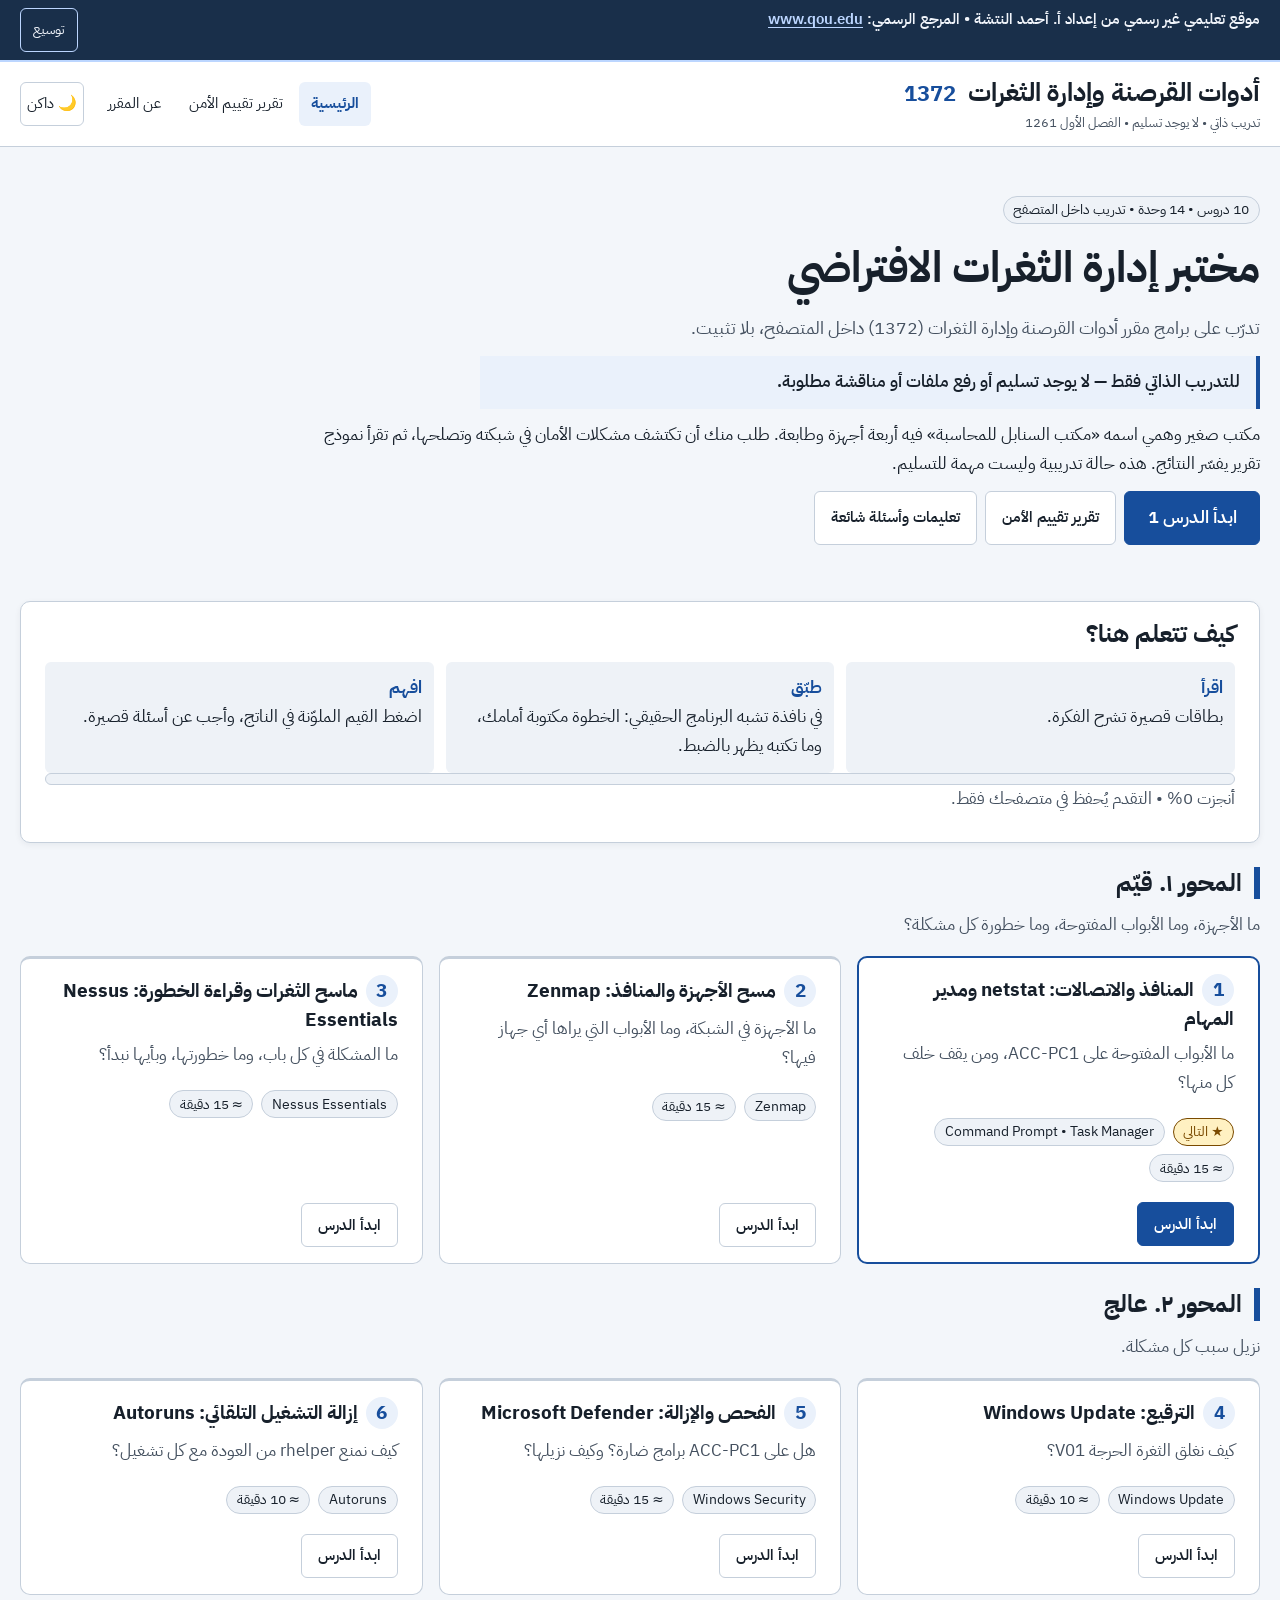
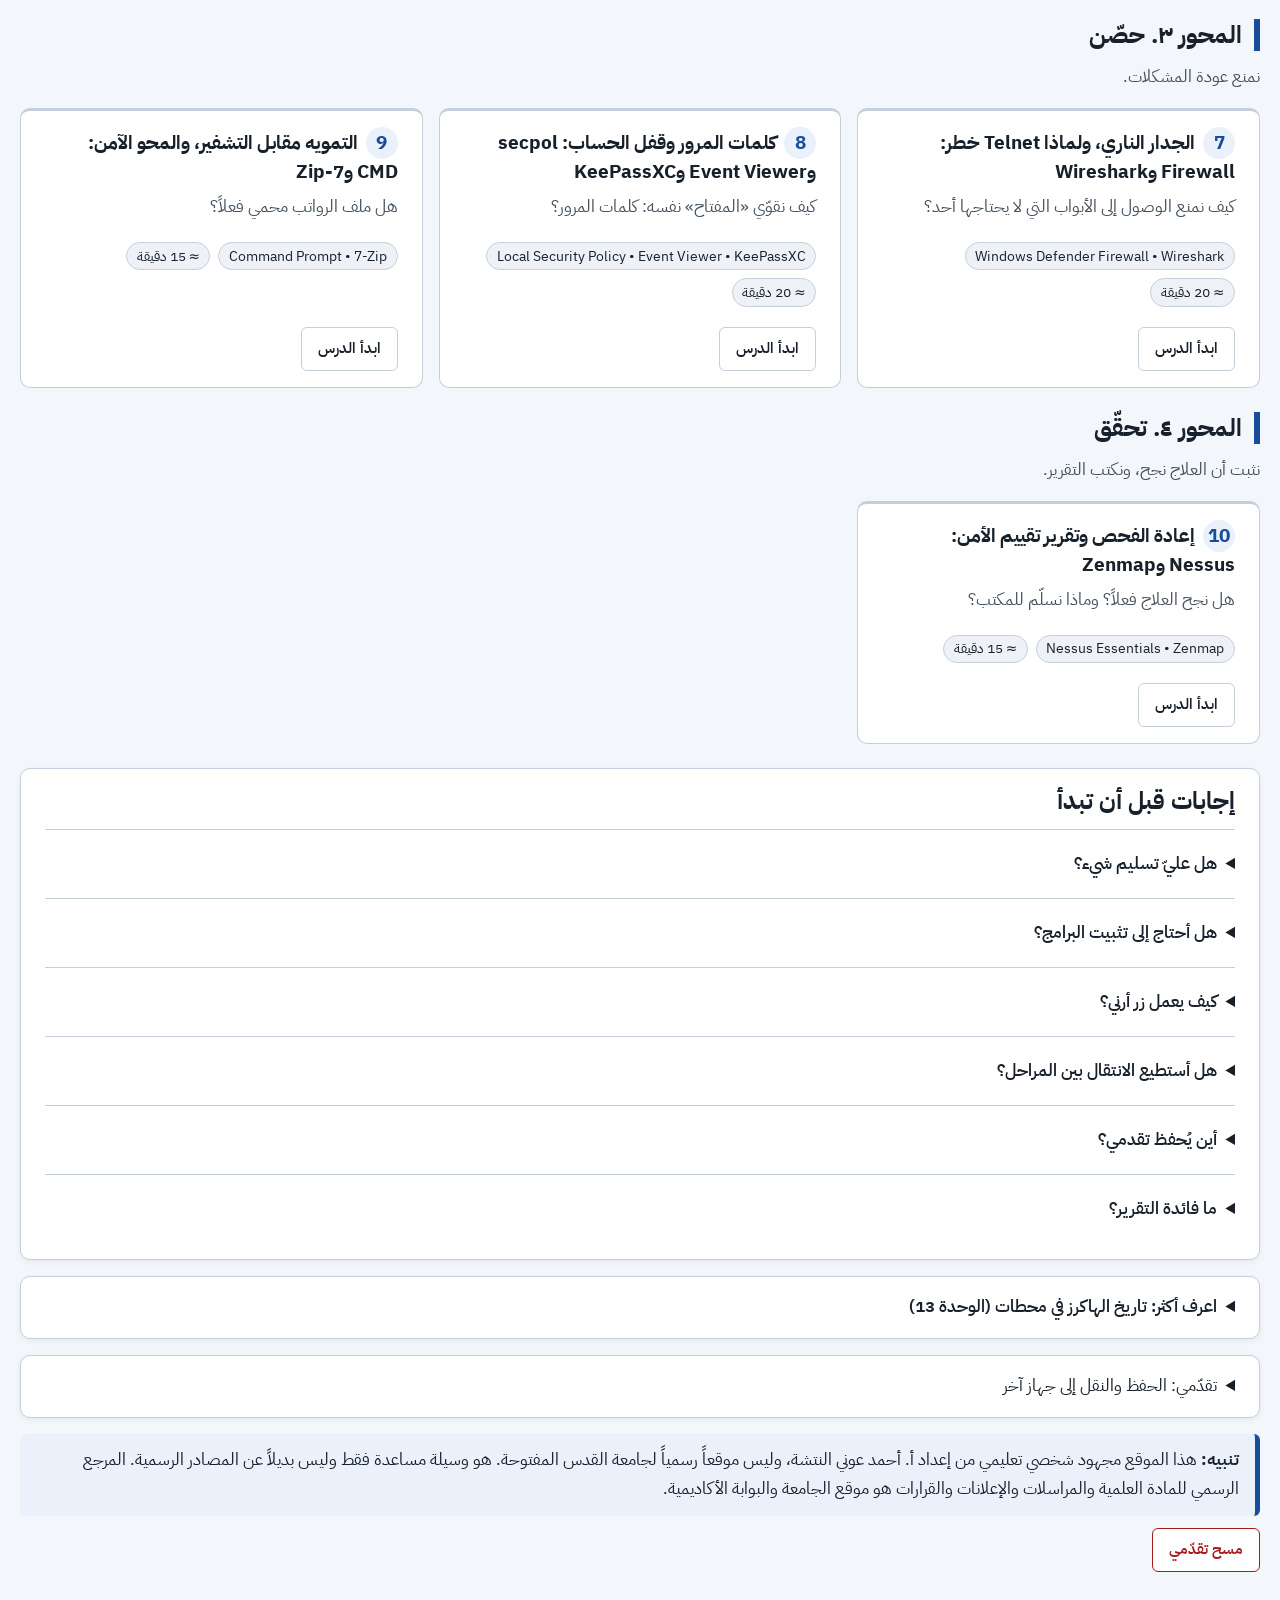
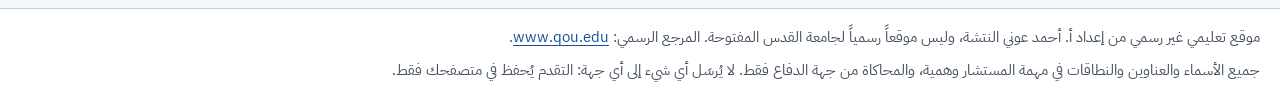
==== commit b96872e9: "Improve self-study UX: paced demonstrations, clear training guidance and verified report states" ====
--- a/index.html
+++ b/index.html
@@ -7,44 +7,44 @@
   <title>الرئيسية — مختبر إدارة الثغرات الافتراضي</title>
   <meta name="description" content="محاكاة تعليمية غير رسمية لأدوات الجانب العملي لمقرر أدوات القرصنة وإدارة الثغرات (1372)، من جهة الدفاع فقط.">
   <link rel="icon" href="data:image/svg+xml,%3Csvg xmlns=%27http://www.w3.org/2000/svg%27 viewBox=%270 0 32 32%27%3E%3Cpath d=%27M16 3l11 4v8c0 7-5 12-11 14C10 27 5 22 5 15V7z%27 fill=%27none%27 stroke=%27%231d4ed8%27 stroke-width=%273%27/%3E%3Cpath d=%27M11 16l4 4 7-8%27 fill=%27none%27 stroke=%27%231d4ed8%27 stroke-width=%273%27/%3E%3C/svg%3E">
-  <link rel="stylesheet" href="css/fonts.css">
-  <link rel="stylesheet" href="css/tokens.css">
-  <link rel="stylesheet" href="css/base.css">
-  <link rel="stylesheet" href="css/components.css">
-  <link rel="stylesheet" href="css/windows.css">
+  <link rel="stylesheet" href="css/fonts.css?v=20261020">
+  <link rel="stylesheet" href="css/tokens.css?v=20261020">
+  <link rel="stylesheet" href="css/base.css?v=20261020">
+  <link rel="stylesheet" href="css/components.css?v=20261020">
+  <link rel="stylesheet" href="css/windows.css?v=20261020">
 </head>
 <body data-page="home">
   <a class="skip-link" href="#main">تخطَّ إلى المحتوى</a>
-  <div class="unofficial-banner" role="region" aria-label="تنبيه: موقع غير رسمي">
+  <div class="unofficial-banner is-folded" role="region" aria-label="تنبيه: موقع غير رسمي">
     <div class="container">
       <div class="ub-text">
         <p class="ub-short">موقع تعليمي غير رسمي من إعداد أ. أحمد النتشة • المرجع الرسمي: <a href="https://www.qou.edu" target="_blank" rel="noopener noreferrer"><bdi>www.qou.edu</bdi></a></p>
         <p class="ub-full">هذا الموقع مجهود شخصي تعليمي من إعداد أ. أحمد عوني النتشة، وليس موقعاً رسمياً لجامعة القدس المفتوحة. هو وسيلة مساعدة فقط وليس بديلاً عن المصادر الرسمية. المرجع الرسمي للمادة العلمية والمراسلات والإعلانات والقرارات هو موقع الجامعة والبوابة الأكاديمية.</p>
       </div>
-      <button type="button" data-banner-fold aria-expanded="true">طيّ</button>
+      <button type="button" data-banner-fold aria-expanded="false">توسيع</button>
     </div>
   </div>
   <header class="site-header">
     <div class="container">
-      <a class="brand" href="index.html"><span class="course-heading"><span>أدوات القرصنة وإدارة الثغرات</span><bdi class="course-number" dir="ltr">0/1372</bdi></span><small>مختبر إدارة الثغرات الافتراضي • الفصل الأول 1261</small></a>
+      <a class="brand" href="index.html"><span class="course-heading"><span>أدوات القرصنة وإدارة الثغرات</span><bdi class="course-number" dir="ltr">1372</bdi></span><small>تدريب ذاتي • لا يوجد تسليم • الفصل الأول 1261</small></a>
       <nav class="site-nav" aria-label="التنقل الرئيسي"><a href="index.html" aria-current="page">الرئيسية</a><a href="mission.html">تقرير تقييم الأمن</a><a href="about.html">عن المقرر</a></nav>
       <button type="button" class="theme-toggle" data-theme-toggle aria-pressed="false">🌙 داكن</button>
     </div>
   </header>
-  <main id="main"><div class="container" id="page-root"></div></main>
+  <main id="main"><div class="container" id="page-root"><div class="card loading-state" role="status"><h1>جاري تجهيز التدريب</h1><p>إن بقيت هذه الرسالة، أعد تحميل الصفحة وتأكد من اكتمال ملفات الموقع.</p><a href="index.html">العودة إلى الرئيسية</a></div><noscript>فعّل JavaScript لعرض المحاكاة؛ تعمل محلياً في المتصفح.</noscript></div></main>
   <footer class="site-footer">
     <div class="container">
       <p>موقع تعليمي غير رسمي من إعداد أ. أحمد عوني النتشة، وليس موقعاً رسمياً لجامعة القدس المفتوحة. المرجع الرسمي: <a href="https://www.qou.edu" target="_blank" rel="noopener noreferrer"><bdi>www.qou.edu</bdi></a>.</p>
       <p>جميع الأسماء والعناوين والنطاقات في مهمة المستشار وهمية، والمحاكاة من جهة الدفاع فقط. لا يُرسَل أي شيء إلى أي جهة: التقدم يُحفظ في متصفحك فقط.</p>
     </div>
   </footer>
-  <script src="js/core/storage.js"></script>
-  <script src="js/core/chrome.js"></script>
-  <script src="js/core/progress.js"></script>
-  <script src="data/case.js"></script>
-  <script src="content/course.js"></script>
-  <script src="content/mission.js"></script>
-  <script src="content/lessons-index.js"></script>
-  <script src="js/core/pages.js"></script>
+  <script src="js/core/storage.js?v=20261020"></script>
+  <script src="js/core/chrome.js?v=20261020"></script>
+  <script src="js/core/progress.js?v=20261020"></script>
+  <script src="data/case.js?v=20261020"></script>
+  <script src="content/course.js?v=20261020"></script>
+  <script src="content/mission.js?v=20261020"></script>
+  <script src="content/lessons-index.js?v=20261020"></script>
+  <script src="js/core/pages.js?v=20261020"></script>
 </body>
 </html>
--- a/css/tokens.css
+++ b/css/tokens.css
@@ -1,151 +1,151 @@
-/* Design tokens — the only place colors/sizes are defined (CLAUDE.md §11). */
-:root {
-  /* typography */
-  --font-ui-ar: "IBM Plex Sans Arabic", "Noto Sans Arabic", "Segoe UI", Tahoma, system-ui, sans-serif;
-  --font-win: "Segoe UI", system-ui, Tahoma, sans-serif;
-  --font-mono: Consolas, "Cascadia Mono", "DejaVu Sans Mono", monospace;
-  --fs-body: 1.0625rem;      /* 17px >= 16px */
-  --lh-body: 1.7;
-  --fs-small: 0.9375rem;
-  --fs-h1: 2rem;
-  --fs-h2: 1.5rem;
-  --fs-h3: 1.2rem;
-
-  /* spacing / shape */
-  --sp-1: 0.25rem;
-  --sp-2: 0.5rem;
-  --sp-3: 0.75rem;
-  --sp-4: 1rem;
-  --sp-5: 1.5rem;
-  --sp-6: 2.5rem;
-  --radius: 10px;
-  --radius-sm: 6px;
-  --touch: 44px;
-  --content-w: 1240px;
-
-  /* light theme (site UI) */
-  --bg: #f5f7fa;
-  --surface: #ffffff;
-  --surface-2: #eef2f7;
-  --border: #c5cfdb;
-  --text: #17202b;
-  --text-muted: #44505f;
-  --primary: #1d4ed8;          /* blue = current / interpretation */
-  --primary-soft: #e3ebff;
-  --on-primary: #ffffff;
-  --success: #166534;          /* green = done */
-  --success-soft: #dcf5e4;
-  --warn: #7a4a00;             /* yellow = notice */
-  --warn-soft: #fff1c2;
-  --danger: #a61b1b;           /* red = risk indicator only */
-  --danger-soft: #fde1e1;
-  --focus: #b45309;
-  --banner-bg: #3b2a00;
-  --banner-text: #fff7de;
-  --banner-link: #ffd36b;
-  --shadow: 0 2px 10px rgba(15, 30, 55, 0.12);
-
-  /* tool windows — native colours, NOT affected by the site theme (CLAUDE.md §8) */
-  --win-frame: #f3f3f3;
-  --win-frame-text: #1a1a1a;
-  --win-frame-border: #8a8a8a;
-  --win-title-inactive: #ebebeb;
-  --win-surface: #ffffff;
-  --win-surface-text: #000000;
-  --win-menu-bg: #ffffff;
-  --win-menu-hover: #e5f3ff;
-  --win-select: #cce8ff;
-  --win-select-text: #000000;
-  --win-disabled: #8c8c8c;
-  --win-grid-line: #e0e0e0;
-  --win-header-bg: #f0f0f0;
-  --win-close-hover: #c42b1c;
-  --win-badge-bg: #fff4c2;
-  --win-badge-text: #5c4300;
-  --win-badge-border: #c9a400;
-  --cmd-bg: #0c0c0c;
-  --cmd-text: #cccccc;
-  --cmd-note: #7fb7ff;
-  --kali-frame: #1b1e24;
-  --kali-frame-text: #e6e6e6;
-  --kali-bg: #14161b;
-  --kali-text: #d6d6d6;
-  --kali-prompt-blue: #5aa9ff;
-  --kali-prompt-green: #4ee08a;
-  --ar-header-bg: #e6e0f5;       /* Autoruns: location header (light purple) */
-  --ar-pink: #ffc7ce;            /* Autoruns: no verified publisher */
-  --ar-yellow: #fff59b;          /* Autoruns: file not found */
-  --ar-tab-active: #ffffff;
-  --ar-tab-bg: #e1e1e1;
-  --annot-bg: #fff3b0;
-  --annot-border: #b8860b;
-  --hl-outline: #ff7a00;
-}
-
-/* dark theme (site UI only). Applied by toggle or system preference. */
-:root[data-theme="dark"] {
-  --bg: #0e1520;
-  --surface: #162130;
-  --surface-2: #1d2b3d;
-  --border: #3a4c63;
-  --text: #e8eef5;
-  --text-muted: #b2bfce;
-  --primary: #8db4ff;
-  --primary-soft: #1d3157;
-  --on-primary: #0b1220;
-  --success: #6ee79a;
-  --success-soft: #153a26;
-  --warn: #ffd978;
-  --warn-soft: #3b2f0b;
-  --danger: #ff9a93;
-  --danger-soft: #431a1a;
-  --focus: #ffc266;
-  --banner-bg: #2a2000;
-  --shadow: 0 2px 10px rgba(0, 0, 0, 0.5);
-}
-
-@media (prefers-color-scheme: dark) {
-  :root:not([data-theme="light"]) {
-    --bg: #0e1520;
-    --surface: #162130;
-    --surface-2: #1d2b3d;
-    --border: #3a4c63;
-    --text: #e8eef5;
-    --text-muted: #b2bfce;
-    --primary: #8db4ff;
-    --primary-soft: #1d3157;
-    --on-primary: #0b1220;
-    --success: #6ee79a;
-    --success-soft: #153a26;
-    --warn: #ffd978;
-    --warn-soft: #3b2f0b;
-    --danger: #ff9a93;
-    --danger-soft: #431a1a;
-    --focus: #ffc266;
-    --banner-bg: #2a2000;
-    --shadow: 0 2px 10px rgba(0, 0, 0, 0.5);
-  }
-}
-
-/* Sysinternals / Event Viewer native colours (not affected by the site theme) */
-:root {
-  --tv-green: #b9f0b9;
-  --tv-yellow: #fff59b;
-  --tv-red: #ffb7b7;
-  --ev-pane: #f7f7f7;
-  --ev-tree-sel: #cce8ff;
-  --ev-fail: #a61b1b;
-  --ev-ok: #1a6b2c;
-  --pm-bar: #f0f0f0;
-}
-
-/* Wireshark default colouring rules (⚠️ ui-reference §3) and filter-bar states */
-:root {
-  --ws-tcp: #e7e6ff;
-  --ws-udp: #daeeff;
-  --ws-arp: #faf0d7;
-  --ws-syn: #a0a0a0;
-  --ws-http: #e4ffc7;
-  --ws-ok: #afffaf;
-  --ws-bad: #ffafaf;
-}
+/* Design tokens — the only place colors/sizes are defined (CLAUDE.md §11). */
+:root {
+  /* typography */
+  --font-ui-ar: "IBM Plex Sans Arabic", "Noto Sans Arabic", "Segoe UI", Tahoma, system-ui, sans-serif;
+  --font-win: "Segoe UI", system-ui, Tahoma, sans-serif;
+  --font-mono: Consolas, "Cascadia Mono", "DejaVu Sans Mono", monospace;
+  --fs-body: 1.0625rem;      /* 17px >= 16px */
+  --lh-body: 1.7;
+  --fs-small: 0.9375rem;
+  --fs-h1: 2rem;
+  --fs-h2: 1.5rem;
+  --fs-h3: 1.2rem;
+
+  /* spacing / shape */
+  --sp-1: 0.25rem;
+  --sp-2: 0.5rem;
+  --sp-3: 0.75rem;
+  --sp-4: 1rem;
+  --sp-5: 1.5rem;
+  --sp-6: 2.5rem;
+  --radius: 10px;
+  --radius-sm: 6px;
+  --touch: 44px;
+  --content-w: 1240px;
+
+  /* light theme (site UI) */
+  --bg: #f3f6fa;
+  --surface: #ffffff;
+  --surface-2: #eef2f7;
+  --border: #c5cfdb;
+  --text: #17202b;
+  --text-muted: #44505f;
+  --primary: #174e9c;          /* blue = current / interpretation */
+  --primary-soft: #eaf1fb;
+  --on-primary: #ffffff;
+  --success: #166534;          /* green = done */
+  --success-soft: #dcf5e4;
+  --warn: #7a4a00;             /* yellow = notice */
+  --warn-soft: #fff1c2;
+  --danger: #a61b1b;           /* red = risk indicator only */
+  --danger-soft: #fde1e1;
+  --focus: #b45309;
+  --banner-bg: #192f4a;
+  --banner-text: #f1f5fb;
+  --banner-link: #bcd6ff;
+  --shadow: 0 2px 6px rgba(15, 30, 55, 0.06);
+
+  /* tool windows — native colours, NOT affected by the site theme (CLAUDE.md §8) */
+  --win-frame: #f3f3f3;
+  --win-frame-text: #1a1a1a;
+  --win-frame-border: #8a8a8a;
+  --win-title-inactive: #ebebeb;
+  --win-surface: #ffffff;
+  --win-surface-text: #000000;
+  --win-menu-bg: #ffffff;
+  --win-menu-hover: #e5f3ff;
+  --win-select: #cce8ff;
+  --win-select-text: #000000;
+  --win-disabled: #8c8c8c;
+  --win-grid-line: #e0e0e0;
+  --win-header-bg: #f0f0f0;
+  --win-close-hover: #c42b1c;
+  --win-badge-bg: #fff4c2;
+  --win-badge-text: #5c4300;
+  --win-badge-border: #c9a400;
+  --cmd-bg: #0c0c0c;
+  --cmd-text: #cccccc;
+  --cmd-note: #7fb7ff;
+  --kali-frame: #1b1e24;
+  --kali-frame-text: #e6e6e6;
+  --kali-bg: #14161b;
+  --kali-text: #d6d6d6;
+  --kali-prompt-blue: #5aa9ff;
+  --kali-prompt-green: #4ee08a;
+  --ar-header-bg: #e6e0f5;       /* Autoruns: location header (light purple) */
+  --ar-pink: #ffc7ce;            /* Autoruns: no verified publisher */
+  --ar-yellow: #fff59b;          /* Autoruns: file not found */
+  --ar-tab-active: #ffffff;
+  --ar-tab-bg: #e1e1e1;
+  --annot-bg: #fff3b0;
+  --annot-border: #b8860b;
+  --hl-outline: #ff7a00;
+}
+
+/* dark theme (site UI only). Applied by toggle or system preference. */
+:root[data-theme="dark"] {
+  --bg: #0e1520;
+  --surface: #162130;
+  --surface-2: #1d2b3d;
+  --border: #3a4c63;
+  --text: #e8eef5;
+  --text-muted: #b2bfce;
+  --primary: #8db4ff;
+  --primary-soft: #1d3157;
+  --on-primary: #0b1220;
+  --success: #6ee79a;
+  --success-soft: #153a26;
+  --warn: #ffd978;
+  --warn-soft: #3b2f0b;
+  --danger: #ff9a93;
+  --danger-soft: #431a1a;
+  --focus: #ffc266;
+  --banner-bg: #2a2000;
+  --shadow: 0 2px 10px rgba(0, 0, 0, 0.5);
+}
+
+@media (prefers-color-scheme: dark) {
+  :root:not([data-theme="light"]) {
+    --bg: #0e1520;
+    --surface: #162130;
+    --surface-2: #1d2b3d;
+    --border: #3a4c63;
+    --text: #e8eef5;
+    --text-muted: #b2bfce;
+    --primary: #8db4ff;
+    --primary-soft: #1d3157;
+    --on-primary: #0b1220;
+    --success: #6ee79a;
+    --success-soft: #153a26;
+    --warn: #ffd978;
+    --warn-soft: #3b2f0b;
+    --danger: #ff9a93;
+    --danger-soft: #431a1a;
+    --focus: #ffc266;
+    --banner-bg: #2a2000;
+    --shadow: 0 2px 10px rgba(0, 0, 0, 0.5);
+  }
+}
+
+/* Sysinternals / Event Viewer native colours (not affected by the site theme) */
+:root {
+  --tv-green: #b9f0b9;
+  --tv-yellow: #fff59b;
+  --tv-red: #ffb7b7;
+  --ev-pane: #f7f7f7;
+  --ev-tree-sel: #cce8ff;
+  --ev-fail: #a61b1b;
+  --ev-ok: #1a6b2c;
+  --pm-bar: #f0f0f0;
+}
+
+/* Wireshark default colouring rules (⚠️ ui-reference §3) and filter-bar states */
+:root {
+  --ws-tcp: #e7e6ff;
+  --ws-udp: #daeeff;
+  --ws-arp: #faf0d7;
+  --ws-syn: #a0a0a0;
+  --ws-http: #e4ffc7;
+  --ws-ok: #afffaf;
+  --ws-bad: #ffafaf;
+}
--- a/css/components.css
+++ b/css/components.css
@@ -1,308 +1,337 @@
-/* Site components: lesson page, concept cards, practice layout, interpretation, home, case board. */
-
-/* ---------- generic ---------- */
-.page-title { margin-block-end: var(--sp-2); }
-.lead { font-size: 1.15rem; color: var(--text-muted); max-inline-size: 70ch; }
-.muted { color: var(--text-muted); }
-.chip {
-  display: inline-block; padding: 0.1rem 0.6rem; border-radius: 999px; font-size: 0.85rem;
-  background: var(--surface-2); color: var(--text); border: 1px solid var(--border);
-}
-.chip-ok { background: var(--success-soft); color: var(--success); border-color: var(--success); }
-.chip-warn { background: var(--warn-soft); color: var(--warn); border-color: var(--warn); }
-.note { border-inline-start: 5px solid var(--warn); background: var(--warn-soft); color: var(--text); padding: var(--sp-3) var(--sp-4); border-radius: var(--radius-sm); margin-block: var(--sp-3); }
-.note-info { border-inline-start-color: var(--primary); background: var(--primary-soft); }
-.note-danger { border-inline-start-color: var(--danger); background: var(--danger-soft); }
-.grid-2 { display: grid; gap: var(--sp-4); grid-template-columns: repeat(auto-fit, minmax(min(100%, 300px), 1fr)); }
-table.data { border-collapse: collapse; inline-size: 100%; background: var(--surface); }
-table.data th, table.data td { border: 1px solid var(--border); padding: var(--sp-2) var(--sp-3); text-align: start; vertical-align: top; }
-table.data th { background: var(--surface-2); }
-.table-scroll { overflow-x: auto; }
-
-/* ---------- home ---------- */
-.hero { padding-block: var(--sp-5); }
-.hero h1 { font-size: 2.2rem; }
-.progress-bar { block-size: 12px; background: var(--surface-2); border: 1px solid var(--border); border-radius: 999px; overflow: hidden; }
-.progress-bar > span { display: block; block-size: 100%; background: var(--success); inline-size: 0; }
-.progress-bar > span.w-0 { inline-size: 0; }
-.progress-bar > span.w-100 { inline-size: 100%; }
-.lesson-cards { display: grid; gap: var(--sp-4); grid-template-columns: repeat(auto-fill, minmax(min(100%, 320px), 1fr)); margin-block: var(--sp-4); }
-.lesson-card { display: flex; flex-direction: column; gap: var(--sp-2); }
-.lesson-card h3 { margin: 0; }
-.lesson-card .meta { display: flex; flex-wrap: wrap; gap: var(--sp-2); }
-.lesson-card .stages { display: flex; gap: var(--sp-2); flex-wrap: wrap; }
-.lesson-card .actions { margin-block-start: auto; padding-block-start: var(--sp-3); }
-.axis-block { margin-block: var(--sp-5); }
-.axis-block > h2 { border-inline-start: 6px solid var(--primary); padding-inline-start: var(--sp-3); }
-.soon { border-style: dashed; box-shadow: none; }
-
-/* ---------- lesson header + phases ---------- */
-.lesson-head { margin-block-end: var(--sp-4); }
-.lesson-head .meta { display: flex; flex-wrap: wrap; gap: var(--sp-2); margin-block: var(--sp-2); }
-.breadcrumb { font-size: var(--fs-small); color: var(--text-muted); margin-block-end: var(--sp-2); }
-.breadcrumb a { color: var(--text-muted); }
-.phases { display: flex; flex-wrap: wrap; gap: var(--sp-2); list-style: none; padding: 0; margin: var(--sp-4) 0; }
-.phase-tab {
-  display: inline-flex; align-items: center; gap: var(--sp-2); min-block-size: var(--touch); padding-inline: var(--sp-4);
-  border: 2px solid var(--border); background: var(--surface); color: var(--text); border-radius: 999px;
-  font: inherit; font-weight: 600; cursor: pointer;
-}
-.phase-tab .num { display: inline-grid; place-items: center; inline-size: 1.7rem; block-size: 1.7rem; border-radius: 50%; background: var(--surface-2); font-size: 0.9rem; }
-.phase-tab.is-current { border-color: var(--primary); background: var(--primary-soft); color: var(--primary); }
-.phase-tab.is-current .num { background: var(--primary); color: var(--on-primary); }
-.phase-tab.is-done { border-color: var(--success); }
-.phase-tab.is-done .num { background: var(--success); color: var(--surface); }
-.phase-tab[aria-disabled="true"] { border-style: dashed; color: var(--text-muted); cursor: not-allowed; }
-.modes { display: flex; flex-wrap: wrap; gap: var(--sp-2); align-items: center; margin-block-end: var(--sp-4); }
-.modes .label { font-size: var(--fs-small); color: var(--text-muted); }
-.mode-btn { min-block-size: var(--touch); padding-inline: var(--sp-3); border: 1px solid var(--border); background: var(--surface); color: var(--text); border-radius: var(--radius-sm); font: inherit; font-size: var(--fs-small); cursor: pointer; }
-.mode-btn[aria-pressed="true"] { background: var(--primary); color: var(--on-primary); border-color: var(--primary); }
-.mode-btn[aria-disabled="true"] { border-style: dashed; color: var(--text-muted); cursor: not-allowed; }
-
-.phase-panel { margin-block-end: var(--sp-6); }
-.phase-panel > h2 { border-inline-start: 6px solid var(--primary); padding-inline-start: var(--sp-3); }
-.phase-next { display: flex; justify-content: flex-end; gap: var(--sp-3); margin-block-start: var(--sp-4); flex-wrap: wrap; }
-
-/* ---------- explain: concept cards ---------- */
-.concept-list { display: grid; gap: var(--sp-3); margin-block: var(--sp-4); }
-.concept { background: var(--surface); border: 1px solid var(--border); border-radius: var(--radius); }
-.concept.is-locked { border-style: dashed; }
-.concept.is-done { border-color: var(--success); }
-.concept-head {
-  inline-size: 100%; display: flex; align-items: center; gap: var(--sp-3); min-block-size: var(--touch);
-  padding: var(--sp-3) var(--sp-4); background: transparent; border: 0; color: var(--text); font: inherit;
-  font-weight: 700; text-align: start; cursor: pointer; border-radius: var(--radius);
-}
-.concept-head .cnum { display: inline-grid; place-items: center; min-inline-size: 2rem; block-size: 2rem; border-radius: 50%; background: var(--primary-soft); color: var(--primary); font-size: 0.95rem; }
-.concept.is-done .cnum { background: var(--success); color: var(--surface); }
-.concept-head .cen { font-weight: 400; color: var(--text-muted); font-family: var(--font-mono); font-size: 0.9rem; direction: ltr; unicode-bidi: isolate; }
-.concept-head .state { margin-inline-start: auto; font-size: 0.85rem; font-weight: 400; color: var(--text-muted); }
-.concept-body { padding: 0 var(--sp-4) var(--sp-4); }
-.c-row { display: grid; grid-template-columns: 8.5rem 1fr; gap: var(--sp-3); padding-block: var(--sp-2); border-block-start: 1px dashed var(--border); }
-.c-row:first-child { border-block-start: 0; }
-.c-label { font-weight: 700; color: var(--primary); font-size: var(--fs-small); }
-.c-tool { margin: 0; padding: var(--sp-2) var(--sp-3); background: var(--cmd-bg); color: var(--cmd-text); border-radius: var(--radius-sm); font-family: var(--font-mono); font-size: 0.9rem; overflow-x: auto; white-space: pre; direction: ltr; text-align: left; }
-.c-mistake .c-label { color: var(--warn); }
-@media (max-width: 640px) { .c-row { grid-template-columns: 1fr; gap: 0; } }
-
-.quiz { background: var(--surface-2); border-radius: var(--radius-sm); padding: var(--sp-3) var(--sp-4); margin-block-start: var(--sp-3); }
-.quiz .q { font-weight: 700; margin: 0 0 var(--sp-2); }
-.quiz-opts { display: flex; flex-wrap: wrap; gap: var(--sp-2); }
-.quiz-opt { min-block-size: var(--touch); padding-inline: var(--sp-4); border: 1px solid var(--border); background: var(--surface); color: var(--text); border-radius: var(--radius-sm); font: inherit; cursor: pointer; }
-.quiz-opt:hover { background: var(--primary-soft); }
-.quiz-opt.is-right { background: var(--success-soft); border-color: var(--success); color: var(--success); font-weight: 700; }
-.quiz-opt.is-wrong { background: var(--danger-soft); border-color: var(--danger); color: var(--danger); }
-.quiz-value { display: flex; gap: var(--sp-2); flex-wrap: wrap; }
-.quiz-value input { min-block-size: var(--touch); padding-inline: var(--sp-3); border: 1px solid var(--border); border-radius: var(--radius-sm); background: var(--surface); color: var(--text); font: inherit; font-family: var(--font-mono); direction: ltr; min-inline-size: 14rem; }
-.quiz-fb { margin: var(--sp-2) 0 0; padding: var(--sp-2) var(--sp-3); border-radius: var(--radius-sm); }
-.quiz-fb.ok { background: var(--success-soft); color: var(--text); border-inline-start: 4px solid var(--success); }
-.quiz-fb.bad { background: var(--danger-soft); color: var(--text); border-inline-start: 4px solid var(--danger); }
-
-/* ---------- interactive figures ---------- */
-.figure { background: var(--surface); border: 1px solid var(--border); border-radius: var(--radius); padding: var(--sp-4); margin-block: var(--sp-4); }
-.figure h3 { margin-block-end: var(--sp-2); }
-.fig-svg { inline-size: 100%; block-size: auto; max-block-size: 380px; }
-.fig-svg .node { cursor: pointer; }
-.fig-svg .node rect, .fig-svg .node circle { fill: var(--surface-2); stroke: var(--text-muted); stroke-width: 2; }
-.fig-svg .node:hover rect, .fig-svg .node:focus rect, .fig-svg .node.is-active rect { fill: var(--primary-soft); stroke: var(--primary); }
-.fig-svg .node.is-bad rect { fill: var(--danger-soft); stroke: var(--danger); }
-.fig-svg .node:focus { outline: none; }
-.fig-svg .node:focus-visible rect { stroke: var(--focus); stroke-width: 4; }
-.fig-svg text { fill: var(--text); font-family: var(--font-ui-ar); font-size: 15px; }
-.fig-svg text.ltr-text { font-family: var(--font-mono); font-size: 14px; direction: ltr; }
-.fig-svg .link { stroke: var(--text-muted); stroke-width: 2; fill: none; }
-.fig-svg .link.is-active { stroke: var(--primary); stroke-width: 4; }
-.fig-svg .link.is-broken { stroke: var(--danger); stroke-dasharray: 6 6; }
-.fig-svg .zone { fill: none; stroke: var(--border); stroke-width: 2; stroke-dasharray: 8 6; }
-.fig-svg .zone-label { fill: var(--text-muted); font-size: 14px; }
-.fig-explain { background: var(--primary-soft); border-radius: var(--radius-sm); padding: var(--sp-3) var(--sp-4); min-block-size: 4.5rem; margin-block-start: var(--sp-3); }
-.fig-controls { display: flex; flex-wrap: wrap; gap: var(--sp-2); align-items: center; margin-block-end: var(--sp-2); }
-.switch { display: inline-flex; align-items: center; gap: var(--sp-2); min-block-size: var(--touch); cursor: pointer; }
-.switch input { inline-size: 1.4rem; block-size: 1.4rem; }
-
-/* ---------- practice layout ---------- */
-.practice-scenario { background: var(--primary-soft); border-radius: var(--radius); padding: var(--sp-3) var(--sp-4); margin-block-end: var(--sp-4); }
-.practice-grid { display: grid; gap: var(--sp-4); grid-template-columns: 1fr; align-items: start; }
-@media (min-width: 1024px) { .practice-grid { grid-template-columns: 22rem minmax(0, 1fr); } }
-.steps-panel { background: var(--surface); border: 1px solid var(--border); border-radius: var(--radius); padding: var(--sp-4); }
-.steps-panel h3 { margin-block-end: var(--sp-2); }
-.steps-progress { font-size: var(--fs-small); color: var(--text-muted); margin-block-end: var(--sp-3); }
-.step-list { list-style: none; margin: 0; padding: 0; display: grid; gap: var(--sp-2); }
-.step { border: 1px solid var(--border); border-radius: var(--radius-sm); padding: var(--sp-2) var(--sp-3); background: var(--surface); }
-.step .step-title { display: flex; gap: var(--sp-2); align-items: flex-start; font-weight: 600; }
-.step .mark { flex: none; inline-size: 1.6rem; block-size: 1.6rem; border-radius: 50%; display: inline-grid; place-items: center; background: var(--surface-2); font-size: 0.85rem; border: 1px solid var(--border); }
-.step.is-current { border: 2px solid var(--primary); background: var(--primary-soft); }
-.step.is-current .mark { background: var(--primary); color: var(--on-primary); border-color: var(--primary); }
-.step.is-done { border-color: var(--success); }
-.step.is-done .mark { background: var(--success); color: var(--surface); border-color: var(--success); }
-.step.is-locked { border-style: dashed; color: var(--text-muted); }
-.step-detail { margin-block-start: var(--sp-2); font-size: var(--fs-small); }
-.step-why { color: var(--text-muted); margin: var(--sp-1) 0 var(--sp-2); }
-.step-feedback { margin-block-start: var(--sp-2); padding: var(--sp-2) var(--sp-3); border-radius: var(--sp-1); background: var(--warn-soft); border-inline-start: 4px solid var(--warn); font-size: var(--fs-small); }
-.hint-row { display: flex; gap: var(--sp-2); flex-wrap: wrap; margin-block-start: var(--sp-2); }
-.hint-text { margin-block-start: var(--sp-2); padding: var(--sp-2) var(--sp-3); background: var(--surface); border: 1px dashed var(--primary); border-radius: var(--radius-sm); font-size: var(--fs-small); }
-.hint-text .ltr { background: var(--surface-2); padding: 0 0.3em; border-radius: 3px; }
-.stage-wrap { min-inline-size: 0; }
-.stage-bar { display: flex; flex-wrap: wrap; align-items: center; gap: var(--sp-2); padding: var(--sp-2) var(--sp-3); background: var(--surface-2); border: 1px solid var(--border); border-block-end: 0; border-radius: var(--radius) var(--radius) 0 0; font-size: var(--fs-small); }
-.stage-bar .spacer { margin-inline-start: auto; }
-.stage-bar select, .stage-bar button { min-block-size: 38px; border: 1px solid var(--border); background: var(--surface); color: var(--text); border-radius: var(--radius-sm); font: inherit; font-size: var(--fs-small); padding-inline: var(--sp-2); cursor: pointer; }
-.stage-bar .state-toggle { display: inline-flex; align-items: center; gap: var(--sp-2); }
-.stage { direction: ltr; position: relative; background: var(--surface-2); border: 1px solid var(--border); border-radius: 0 0 var(--radius) var(--radius); block-size: clamp(30rem, calc(100vh - 9rem), 56rem); overflow: auto; background-image: linear-gradient(135deg, var(--surface-2), var(--bg)); }
-.stage-empty { position: absolute; inset: 0; display: grid; place-items: center; color: var(--text-muted); text-align: center; padding: var(--sp-4); }
-.mobile-hint { display: none; }
-@media (max-width: 767px) { .mobile-hint { display: block; } .stage { min-block-size: 40rem; } }
-.fsim-hl { outline: 3px solid var(--hl-outline) !important; outline-offset: 2px; animation: hlpulse 1.2s ease-in-out infinite; }
-@keyframes hlpulse { 50% { outline-color: transparent; } }
-
-/* ---------- interpret ---------- */
-.annot-pane { background: var(--cmd-bg); color: var(--cmd-text); border-radius: var(--radius); padding: var(--sp-3); overflow-x: auto; direction: ltr; text-align: left; }
-.annot-pane.is-light { background: var(--win-surface); color: var(--win-surface-text); font-family: var(--font-win); }
-.annot-pane.is-light .annot-title { color: #1a4d99; }
-.annot-pane.is-light .ar-table { font-size: 13px; }
-.annot-pane .annot-title { color: var(--cmd-note); font-family: var(--font-mono); font-size: 0.85rem; margin-block-end: var(--sp-2); }
-.annot-pane pre { margin: 0 0 var(--sp-3); font-family: var(--font-mono); font-size: 0.92rem; white-space: pre; line-height: 1.45; }
-.annot {
-  background: var(--annot-bg); color: #000; border: 0; border-block-end: 2px dotted var(--annot-border); border-radius: 3px;
-  font: inherit; padding: 0 2px; cursor: pointer; display: inline;
-}
-.annot:hover, .annot.is-open { background: var(--hl-outline); }
-.annot.is-danger { background: var(--ar-pink); }
-.meaning-card { background: var(--surface); border: 2px solid var(--primary); border-radius: var(--radius); padding: var(--sp-3) var(--sp-4); margin-block: var(--sp-3); }
-.meaning-card .val { font-family: var(--font-mono); direction: ltr; unicode-bidi: isolate; background: var(--surface-2); padding: 0 0.4em; border-radius: 4px; }
-.meaning-card.is-danger { border-color: var(--danger); }
-.recall-link { background: none; border: 0; color: var(--primary); text-decoration: underline; cursor: pointer; font: inherit; padding: 0; min-block-size: 32px; }
-.annot-tools { display: flex; flex-wrap: wrap; gap: var(--sp-2); margin-block-end: var(--sp-3); }
-.annot-tools button { min-block-size: var(--touch); padding-inline: var(--sp-3); border: 1px solid var(--border); background: var(--surface); color: var(--text); border-radius: var(--radius-sm); font: inherit; font-size: var(--fs-small); cursor: pointer; }
-.annot-tools button[aria-pressed="true"] { background: var(--primary); color: var(--on-primary); border-color: var(--primary); }
-.ioc-list { padding-inline-start: var(--sp-5); }
-.ioc-list li { margin-block-end: var(--sp-1); }
-.ioc-list li::marker { color: var(--danger); }
-.lab-q { background: var(--surface); border: 1px solid var(--border); border-radius: var(--radius); padding: var(--sp-3) var(--sp-4); margin-block: var(--sp-3); }
-.lab-q .q-num { color: var(--primary); font-weight: 700; }
-/* the case: story card, per-lesson box, investigation board */
-.case-intro { border: 2px solid var(--primary); margin-block: var(--sp-4); }
-.case-intro h2 { margin-block: var(--sp-2) var(--sp-3); }
-.case-questions { padding-inline-start: 1.4em; }
-.case-questions li { margin-block-end: var(--sp-1); font-weight: 600; }
-.case-promise { background: var(--primary-soft); border-radius: var(--radius-sm); padding: var(--sp-3) var(--sp-4); }
-.case-box { background: var(--primary-soft); border-inline-start: 5px solid var(--primary); border-radius: var(--radius-sm); padding: var(--sp-3) var(--sp-4); margin-block: var(--sp-3) var(--sp-4); }
-.case-box p { margin-block: 0 var(--sp-1); }
-.case-box-title { font-size: var(--fs-h3); }
-.case-found { background: var(--surface); border-radius: var(--radius-sm); padding: var(--sp-3) var(--sp-4); margin-block: var(--sp-3); }
-.case-found p { margin-block: 0 var(--sp-2); }
-.case-q, .axis-q { color: var(--text-muted); margin-block: 0 var(--sp-3); }
-.board-count { font-weight: 700; margin-block: var(--sp-2) var(--sp-4); }
-.board-axis { margin-block: var(--sp-5); }
-.board-list { list-style: none; padding: 0; margin: 0; display: grid; gap: var(--sp-3); }
-.board-item { display: flex; gap: var(--sp-3); align-items: flex-start; background: var(--surface); border: 2px dashed var(--border); border-radius: var(--radius); padding: var(--sp-3) var(--sp-4); }
-.board-item.is-found { border: 2px solid var(--success); }
-.board-mark { flex: none; display: inline-grid; place-items: center; inline-size: 2.2rem; block-size: 2.2rem; border-radius: 50%; background: var(--surface-2); color: var(--text-muted); font-weight: 700; font-size: 1.2rem; }
-.board-item.is-found .board-mark { background: var(--success); color: var(--surface); }
-.board-body { flex: 1; min-inline-size: 0; }
-.board-body p { margin-block: 0 var(--sp-2); }
-.board-finding { background: var(--success-soft); border-radius: var(--radius-sm); padding: var(--sp-2) var(--sp-3); overflow-wrap: anywhere; }
-.epilogue { background: var(--surface); border: 1px solid var(--border); border-radius: var(--radius); padding: var(--sp-3) var(--sp-4); }
-.epilogue summary { cursor: pointer; font-weight: 700; min-block-size: var(--touch); display: flex; align-items: center; }
-.timeline td:first-child { white-space: nowrap; }
-.realworld { background: var(--surface); border: 1px solid var(--border); border-radius: var(--radius); padding: var(--sp-3) var(--sp-4); }
-.ethics { border-inline-start: 5px solid var(--warn); background: var(--warn-soft); padding: var(--sp-3) var(--sp-4); border-radius: var(--radius-sm); }
-.completion { background: var(--success-soft); border: 2px solid var(--success); border-radius: var(--radius); padding: var(--sp-4); margin-block: var(--sp-4); }
-.code-chip { font-family: var(--font-mono); font-size: 1.4rem; letter-spacing: 0.1em; direction: ltr; unicode-bidi: isolate; background: var(--surface); padding: 0.2rem 0.8rem; border-radius: var(--radius-sm); border: 1px solid var(--success); display: inline-block; }
-.field { display: grid; gap: var(--sp-1); margin-block-end: var(--sp-3); max-inline-size: 28rem; }
-.field label { font-weight: 600; }
-.field input, .field select { min-block-size: var(--touch); padding-inline: var(--sp-3); border: 1px solid var(--border); border-radius: var(--radius-sm); background: var(--surface); color: var(--text); font: inherit; }
-.nb-entry { margin-block-end: var(--sp-4); }
-.nb-entry h3 { margin-block-end: var(--sp-1); }
-
-/* ---------- dialog ---------- */
-.fsim-dialog-backdrop { position: fixed; inset: 0; background: rgba(0, 0, 0, 0.55); z-index: 1100; display: grid; place-items: center; padding: var(--sp-4); }
-.fsim-dialog { background: var(--surface); color: var(--text); border-radius: var(--radius); padding: var(--sp-5); max-inline-size: 30rem; box-shadow: var(--shadow); }
-.fsim-dialog .actions { display: flex; gap: var(--sp-2); justify-content: flex-end; margin-block-start: var(--sp-4); }
-.annot-pane .ar-table { table-layout: auto; min-inline-size: 0; }
-.annot-pane .ar-table td, .annot-pane .ar-table th { max-inline-size: none; }
-.fig-svg .node rect.hit { fill: transparent; stroke: none; }
-.fig-svg .node:hover rect.hit, .fig-svg .node:focus rect.hit, .fig-svg .node.is-active rect.hit { fill: transparent; stroke: none; }
-
-/* ---------- smoother practice (UX pass) ---------- */
-.stage-tools { display: inline-flex; gap: var(--sp-1); margin-inline-start: var(--sp-2); }
-.steps-help { font-size: var(--fs-small); color: var(--text-muted); margin-block: 0 var(--sp-3); }
-.step-nudge { margin-block: var(--sp-2) 0; padding: var(--sp-2) var(--sp-3); border-radius: var(--radius-sm); background: var(--primary-soft); font-size: var(--fs-small); }
-.step.just-done { animation: stepdone 1.2s ease-out; }
-@keyframes stepdone { 0% { background: var(--success-soft); transform: scale(1.02); } 100% { background: var(--surface); transform: none; } }
-@media (min-width: 1024px) {
-  .steps-panel { position: sticky; inset-block-start: 3.6rem; max-block-size: calc(100vh - 4.6rem); overflow: auto; }
-}
-.practice-grid.is-focus { position: fixed; inset: 3.4rem 0 0 0; z-index: 800; margin: 0; padding: var(--sp-2); background: var(--bg); grid-template-columns: 19rem minmax(0, 1fr); align-items: stretch; }
-.practice-grid.is-focus .steps-panel { position: static; max-block-size: none; overflow: auto; block-size: calc(100vh - 4.4rem); }
-.practice-grid.is-focus .stage { block-size: calc(100vh - 7.4rem); }
-@media (max-width: 767px) { .practice-grid.is-focus { grid-template-columns: 1fr; overflow: auto; } .practice-grid.is-focus .steps-panel { block-size: auto; } }
-body.fsim-focus { overflow: hidden; }
-.stage.is-large .fw { font-size: 14.5px; }
-.stage.is-large .gr-table, .stage.is-large .ar-table, .stage.is-large .ws-detail, .stage.is-large .ev-pbody pre, .stage.is-large .ev-tree, .stage.is-large .ev-actions, .stage.is-large .ec-tree, .stage.is-large .ec-vbody, .stage.is-large .fx-row { font-size: 14px; }
-.stage.is-large .term { font-size: 16px; }
-.card-next { display: flex; justify-content: space-between; align-items: center; gap: var(--sp-3); flex-wrap: wrap; margin-block-start: var(--sp-4); padding-block-start: var(--sp-3); border-block-start: 1px solid var(--border); }
-.annot-count { font-weight: 600; color: var(--primary); margin-block: 0 var(--sp-2); }
-.lesson-nav { display: flex; justify-content: space-between; gap: var(--sp-3); flex-wrap: wrap; margin-block: var(--sp-6) 0; padding-block-start: var(--sp-4); border-block-start: 1px solid var(--border); }
-.how-to { margin-block: var(--sp-4); }
-.how-to ol { display: grid; gap: var(--sp-3); grid-template-columns: repeat(auto-fit, minmax(min(100%, 220px), 1fr)); padding: 0; list-style: none; margin: var(--sp-3) 0 0; }
-.how-to li { background: var(--surface-2); border-radius: var(--radius-sm); padding: var(--sp-3); }
-.how-to li strong { display: block; color: var(--primary); }
-.lesson-card .num { display: inline-grid; place-items: center; inline-size: 2rem; block-size: 2rem; border-radius: 50%; background: var(--primary-soft); color: var(--primary); font-weight: 700; margin-inline-end: var(--sp-2); }
-.lesson-card.is-next { border: 2px solid var(--primary); }
-
-/* security assessment report (mission.html) */
-.status-chip { display: inline-block; padding: 2px 10px; border-radius: 999px; font-weight: 600; border: 1px solid transparent; }
-.status-chip.is-open { background: var(--danger-soft); color: var(--danger); border-color: var(--danger); }
-.status-chip.is-closed { background: var(--success-soft); color: var(--success); border-color: var(--success); }
-.status-chip.is-residual { background: var(--warn-soft); color: var(--warn); border-color: var(--warn); }
-.report-note { display: block; margin-block-start: 2px; }
-.auth-table th { white-space: nowrap; inline-size: 9rem; }
-.ar-table.is-rtl { direction: rtl; min-inline-size: 0; table-layout: auto; font-family: var(--font-ui-ar); font-size: var(--fs-small); }
-.ar-table.is-rtl th, .ar-table.is-rtl td { text-align: start; white-space: normal; }
-.timeline-list { list-style: none; padding: 0; display: grid; gap: var(--sp-2); }
-.timeline-list button { inline-size: 100%; text-align: start; }
-
-/* figures added for 1372 */
-.fig-svg .node.is-ok rect { fill: var(--success-soft); stroke: var(--success); }
-.fig-svg .node.is-up rect { stroke: var(--success); stroke-width: 3; }
-.fig-svg .node.is-gone { opacity: 0.35; }
-.fig-svg .node.is-gone rect { stroke-dasharray: 6 5; }
-.tl-grid .timeline-list { grid-template-columns: repeat(auto-fill, minmax(110px, 1fr)); }
-.triage-cols { display: grid; grid-template-columns: repeat(5, 1fr); gap: var(--sp-2); margin-block: var(--sp-3); }
-.triage-col { border: 2px solid var(--border); border-radius: var(--radius-sm); padding: var(--sp-2); text-align: center; display: grid; gap: 2px; background: var(--surface-2); }
-.triage-col.is-active { border-color: var(--primary); background: var(--primary-soft); }
-.triage-cards { display: flex; flex-wrap: wrap; gap: var(--sp-2); }
-.triage-card { font-size: var(--fs-small); }
-@media (max-width: 640px) { .triage-cols { grid-template-columns: repeat(2, 1fr); } }
-.realworld a { overflow-wrap: anywhere; word-break: break-all; }
-.btn-big { font-size: 1.1rem; padding-block: 0.7rem; padding-inline: 1.4rem; }
-.how-steps { display: grid; gap: var(--sp-2); padding-inline-start: 1.4rem; }
-.learn-more summary { cursor: pointer; font-weight: 600; }
-.learn-more[open] summary { margin-block-end: var(--sp-3); }
-.step-type { margin-block: var(--sp-2) 0; padding: var(--sp-2) var(--sp-3); background: var(--surface-2); border: 1px solid var(--border); border-radius: var(--radius-sm); }
-.step-type code { font-family: var(--font-mono); font-size: 1rem; font-weight: 700; direction: ltr; unicode-bidi: isolate; }
-.fig-timeline { display: flex; align-items: center; gap: 6px; margin-block: var(--sp-3); }
-.fig-point { background: var(--surface-2); border: 1px solid var(--border); border-radius: var(--radius-sm); padding: 2px 8px; font-size: var(--fs-small); }
-.fig-gap { display: block; block-size: 10px; background: var(--danger); border-radius: 5px; }
-.fig-disk { display: grid; grid-template-columns: repeat(12, 1fr); gap: 3px; margin-block: var(--sp-3); }
-.fig-block { block-size: 26px; background: var(--surface-2); border: 1px solid var(--border); border-radius: 3px; }
-.fig-block.is-file { background: var(--primary); }
-.fig-block.is-ghost { background: #8a8f98; }
-.fig-block.is-wiped { background: repeating-linear-gradient(45deg, var(--surface-2), var(--surface-2) 4px, var(--border) 4px, var(--border) 8px); }
-#fig-pw { inline-size: 100%; max-inline-size: 360px; font-family: var(--font-mono); padding: 6px; }
-@media print { .unofficial-banner button, .site-nav, .theme-toggle, .site-footer, .no-print, .skip-link, .field, main h2:not(#fr-h) ~ ul { display: none !important; } .full-report { box-shadow: none; border: 0; } body { background: #fff; } }
-
-/* simpler lessons for self-learners */
-.guide-box { background: var(--success-soft); border: 1px solid var(--success); border-radius: var(--radius); padding: var(--sp-3) var(--sp-4); margin-block: var(--sp-3); }
-.guide-box ol { margin-block: var(--sp-1); }
-.objectives summary { cursor: pointer; color: var(--text-muted); }
-.c-more-btn { margin-block: var(--sp-2); font-size: var(--fs-small); }
-.learn-more-cards { margin-block: var(--sp-4); border: 1px dashed var(--border); border-radius: var(--radius); padding: var(--sp-3); }
-.learn-more-cards > summary { cursor: pointer; font-weight: 600; }
-.concept.is-extra { margin-block: var(--sp-2); }
-.concept.is-extra > summary { cursor: pointer; list-style: none; }
-.step-result { margin: var(--sp-1) 0 0; font-size: var(--fs-small); color: var(--success); }
-.btn-show { border-color: var(--primary); color: var(--primary); }
-.annot.is-core { outline: 3px solid var(--primary); outline-offset: 1px; }
-.extra-questions { margin-block: var(--sp-3); }
-.extra-questions summary { cursor: pointer; font-weight: 600; }
+/* Site components: lesson page, concept cards, practice layout, interpretation, home, case board. */
+
+/* ---------- generic ---------- */
+.page-title { margin-block-end: var(--sp-2); }
+.lead { font-size: 1.15rem; color: var(--text-muted); max-inline-size: 70ch; }
+.muted { color: var(--text-muted); }
+.chip {
+  display: inline-block; padding: 0.1rem 0.6rem; border-radius: 999px; font-size: 0.85rem;
+  background: var(--surface-2); color: var(--text); border: 1px solid var(--border);
+}
+.chip-ok { background: var(--success-soft); color: var(--success); border-color: var(--success); }
+.chip-warn { background: var(--warn-soft); color: var(--warn); border-color: var(--warn); }
+.note { border-inline-start: 5px solid var(--warn); background: var(--warn-soft); color: var(--text); padding: var(--sp-3) var(--sp-4); border-radius: var(--radius-sm); margin-block: var(--sp-3); }
+.note-info { border-inline-start-color: var(--primary); background: var(--primary-soft); }
+.note-danger { border-inline-start-color: var(--danger); background: var(--danger-soft); }
+.grid-2 { display: grid; gap: var(--sp-4); grid-template-columns: repeat(auto-fit, minmax(min(100%, 300px), 1fr)); }
+table.data { border-collapse: collapse; inline-size: 100%; background: var(--surface); }
+table.data th, table.data td { border: 1px solid var(--border); padding: var(--sp-2) var(--sp-3); text-align: start; vertical-align: top; }
+table.data th { background: var(--surface-2); }
+.table-scroll { overflow-x: auto; }
+
+/* ---------- home ---------- */
+.hero { padding-block: var(--sp-5); }
+.hero h1 { font-size: 2.2rem; }
+.progress-bar { block-size: 12px; background: var(--surface-2); border: 1px solid var(--border); border-radius: 999px; overflow: hidden; }
+.progress-bar > span { display: block; block-size: 100%; background: var(--success); inline-size: 0; }
+.progress-bar > span.w-0 { inline-size: 0; }
+.progress-bar > span.w-100 { inline-size: 100%; }
+.lesson-cards { display: grid; gap: var(--sp-4); grid-template-columns: repeat(auto-fill, minmax(min(100%, 320px), 1fr)); margin-block: var(--sp-4); }
+.lesson-card { display: flex; flex-direction: column; gap: var(--sp-2); }
+.lesson-card h3 { margin: 0; }
+.lesson-card .meta { display: flex; flex-wrap: wrap; gap: var(--sp-2); }
+.lesson-card .stages { display: flex; gap: var(--sp-2); flex-wrap: wrap; }
+.lesson-card .actions { margin-block-start: auto; padding-block-start: var(--sp-3); }
+.axis-block { margin-block: var(--sp-5); }
+.axis-block > h2 { border-inline-start: 6px solid var(--primary); padding-inline-start: var(--sp-3); }
+.soon { border-style: dashed; box-shadow: none; }
+
+/* ---------- lesson header + phases ---------- */
+.lesson-head { margin-block-end: var(--sp-4); }
+.lesson-head .meta { display: flex; flex-wrap: wrap; gap: var(--sp-2); margin-block: var(--sp-2); }
+.breadcrumb { font-size: var(--fs-small); color: var(--text-muted); margin-block-end: var(--sp-2); }
+.breadcrumb a { color: var(--text-muted); }
+.phases { display: flex; flex-wrap: wrap; gap: var(--sp-2); list-style: none; padding: 0; margin: var(--sp-4) 0; }
+.phase-tab {
+  display: inline-flex; align-items: center; gap: var(--sp-2); min-block-size: var(--touch); padding-inline: var(--sp-4);
+  border: 2px solid var(--border); background: var(--surface); color: var(--text); border-radius: 999px;
+  font: inherit; font-weight: 600; cursor: pointer;
+}
+.phase-tab .num { display: inline-grid; place-items: center; inline-size: 1.7rem; block-size: 1.7rem; border-radius: 50%; background: var(--surface-2); font-size: 0.9rem; }
+.phase-tab.is-current { border-color: var(--primary); background: var(--primary-soft); color: var(--primary); }
+.phase-tab.is-current .num { background: var(--primary); color: var(--on-primary); }
+.phase-tab.is-done { border-color: var(--success); }
+.phase-tab.is-done .num { background: var(--success); color: var(--surface); }
+.phase-tab[aria-disabled="true"] { border-style: dashed; color: var(--text-muted); cursor: not-allowed; }
+.modes { display: flex; flex-wrap: wrap; gap: var(--sp-2); align-items: center; margin-block-end: var(--sp-4); }
+.modes .label { font-size: var(--fs-small); color: var(--text-muted); }
+.mode-btn { min-block-size: var(--touch); padding-inline: var(--sp-3); border: 1px solid var(--border); background: var(--surface); color: var(--text); border-radius: var(--radius-sm); font: inherit; font-size: var(--fs-small); cursor: pointer; }
+.mode-btn[aria-pressed="true"] { background: var(--primary); color: var(--on-primary); border-color: var(--primary); }
+.mode-btn[aria-disabled="true"] { border-style: dashed; color: var(--text-muted); cursor: not-allowed; }
+
+.phase-panel { margin-block-end: var(--sp-6); }
+.phase-panel > h2 { border-inline-start: 6px solid var(--primary); padding-inline-start: var(--sp-3); }
+.phase-next { display: flex; justify-content: flex-end; gap: var(--sp-3); margin-block-start: var(--sp-4); flex-wrap: wrap; }
+
+/* ---------- explain: concept cards ---------- */
+.concept-list { display: grid; gap: var(--sp-3); margin-block: var(--sp-4); }
+.concept { background: var(--surface); border: 1px solid var(--border); border-radius: var(--radius); }
+.concept.is-locked { border-style: dashed; }
+.concept.is-done { border-color: var(--success); }
+.concept-head {
+  inline-size: 100%; display: flex; align-items: center; gap: var(--sp-3); min-block-size: var(--touch);
+  padding: var(--sp-3) var(--sp-4); background: transparent; border: 0; color: var(--text); font: inherit;
+  font-weight: 700; text-align: start; cursor: pointer; border-radius: var(--radius);
+}
+.concept-head .cnum { display: inline-grid; place-items: center; min-inline-size: 2rem; block-size: 2rem; border-radius: 50%; background: var(--primary-soft); color: var(--primary); font-size: 0.95rem; }
+.concept.is-done .cnum { background: var(--success); color: var(--surface); }
+.concept-head .cen { font-weight: 400; color: var(--text-muted); font-family: var(--font-mono); font-size: 0.9rem; direction: ltr; unicode-bidi: isolate; }
+.concept-head .state { margin-inline-start: auto; font-size: 0.85rem; font-weight: 400; color: var(--text-muted); }
+.concept-body { padding: 0 var(--sp-4) var(--sp-4); }
+.c-row { display: grid; grid-template-columns: 8.5rem 1fr; gap: var(--sp-3); padding-block: var(--sp-2); border-block-start: 1px dashed var(--border); }
+.c-row:first-child { border-block-start: 0; }
+.c-label { font-weight: 700; color: var(--primary); font-size: var(--fs-small); }
+.c-tool { margin: 0; padding: var(--sp-2) var(--sp-3); background: var(--cmd-bg); color: var(--cmd-text); border-radius: var(--radius-sm); font-family: var(--font-mono); font-size: 0.9rem; overflow-x: auto; white-space: pre; direction: ltr; text-align: left; }
+.c-mistake .c-label { color: var(--warn); }
+@media (max-width: 640px) { .c-row { grid-template-columns: 1fr; gap: 0; } }
+
+.quiz { background: var(--surface-2); border-radius: var(--radius-sm); padding: var(--sp-3) var(--sp-4); margin-block-start: var(--sp-3); }
+.quiz .q { font-weight: 700; margin: 0 0 var(--sp-2); }
+.quiz-opts { display: flex; flex-wrap: wrap; gap: var(--sp-2); }
+.quiz-opt { min-block-size: var(--touch); padding-inline: var(--sp-4); border: 1px solid var(--border); background: var(--surface); color: var(--text); border-radius: var(--radius-sm); font: inherit; cursor: pointer; }
+.quiz-opt:hover { background: var(--primary-soft); }
+.quiz-opt.is-right { background: var(--success-soft); border-color: var(--success); color: var(--success); font-weight: 700; }
+.quiz-opt.is-wrong { background: var(--danger-soft); border-color: var(--danger); color: var(--danger); }
+.quiz-value { display: flex; gap: var(--sp-2); flex-wrap: wrap; }
+.quiz-value input { min-block-size: var(--touch); padding-inline: var(--sp-3); border: 1px solid var(--border); border-radius: var(--radius-sm); background: var(--surface); color: var(--text); font: inherit; font-family: var(--font-mono); direction: ltr; min-inline-size: 14rem; }
+.quiz-fb { margin: var(--sp-2) 0 0; padding: var(--sp-2) var(--sp-3); border-radius: var(--radius-sm); }
+.quiz-fb.ok { background: var(--success-soft); color: var(--text); border-inline-start: 4px solid var(--success); }
+.quiz-fb.bad { background: var(--danger-soft); color: var(--text); border-inline-start: 4px solid var(--danger); }
+
+/* ---------- interactive figures ---------- */
+.figure { background: var(--surface); border: 1px solid var(--border); border-radius: var(--radius); padding: var(--sp-4); margin-block: var(--sp-4); }
+.figure h3 { margin-block-end: var(--sp-2); }
+.fig-svg { inline-size: 100%; block-size: auto; max-block-size: 380px; }
+.fig-svg .node { cursor: pointer; }
+.fig-svg .node rect, .fig-svg .node circle { fill: var(--surface-2); stroke: var(--text-muted); stroke-width: 2; }
+.fig-svg .node:hover rect, .fig-svg .node:focus rect, .fig-svg .node.is-active rect { fill: var(--primary-soft); stroke: var(--primary); }
+.fig-svg .node.is-bad rect { fill: var(--danger-soft); stroke: var(--danger); }
+.fig-svg .node:focus { outline: none; }
+.fig-svg .node:focus-visible rect { stroke: var(--focus); stroke-width: 4; }
+.fig-svg text { fill: var(--text); font-family: var(--font-ui-ar); font-size: 15px; }
+.fig-svg text.ltr-text { font-family: var(--font-mono); font-size: 14px; direction: ltr; }
+.fig-svg .link { stroke: var(--text-muted); stroke-width: 2; fill: none; }
+.fig-svg .link.is-active { stroke: var(--primary); stroke-width: 4; }
+.fig-svg .link.is-broken { stroke: var(--danger); stroke-dasharray: 6 6; }
+.fig-svg .zone { fill: none; stroke: var(--border); stroke-width: 2; stroke-dasharray: 8 6; }
+.fig-svg .zone-label { fill: var(--text-muted); font-size: 14px; }
+.fig-explain { background: var(--primary-soft); border-radius: var(--radius-sm); padding: var(--sp-3) var(--sp-4); min-block-size: 4.5rem; margin-block-start: var(--sp-3); }
+.fig-controls { display: flex; flex-wrap: wrap; gap: var(--sp-2); align-items: center; margin-block-end: var(--sp-2); }
+.switch { display: inline-flex; align-items: center; gap: var(--sp-2); min-block-size: var(--touch); cursor: pointer; }
+.switch input { inline-size: 1.4rem; block-size: 1.4rem; }
+
+/* ---------- practice layout ---------- */
+.practice-scenario { background: var(--primary-soft); border-radius: var(--radius); padding: var(--sp-3) var(--sp-4); margin-block-end: var(--sp-4); }
+.practice-grid { display: grid; gap: var(--sp-4); grid-template-columns: 1fr; align-items: start; }
+@media (min-width: 1024px) { .practice-grid { grid-template-columns: 22rem minmax(0, 1fr); } }
+.steps-panel { background: var(--surface); border: 1px solid var(--border); border-radius: var(--radius); padding: var(--sp-4); }
+.steps-panel h3 { margin-block-end: var(--sp-2); }
+.steps-progress { font-size: var(--fs-small); color: var(--text-muted); margin-block-end: var(--sp-3); }
+.step-list { list-style: none; margin: 0; padding: 0; display: grid; gap: var(--sp-2); }
+.step { border: 1px solid var(--border); border-radius: var(--radius-sm); padding: var(--sp-2) var(--sp-3); background: var(--surface); }
+.step .step-title { display: flex; gap: var(--sp-2); align-items: flex-start; font-weight: 600; }
+.step .mark { flex: none; inline-size: 1.6rem; block-size: 1.6rem; border-radius: 50%; display: inline-grid; place-items: center; background: var(--surface-2); font-size: 0.85rem; border: 1px solid var(--border); }
+.step.is-current { border: 2px solid var(--primary); background: var(--primary-soft); }
+.step.is-current .mark { background: var(--primary); color: var(--on-primary); border-color: var(--primary); }
+.step.is-done { border-color: var(--success); }
+.step.is-done .mark { background: var(--success); color: var(--surface); border-color: var(--success); }
+.step.is-locked { border-style: dashed; color: var(--text-muted); }
+.step-detail { margin-block-start: var(--sp-2); font-size: var(--fs-small); }
+.step-why { color: var(--text-muted); margin: var(--sp-1) 0 var(--sp-2); }
+.step-feedback { margin-block-start: var(--sp-2); padding: var(--sp-2) var(--sp-3); border-radius: var(--sp-1); background: var(--warn-soft); border-inline-start: 4px solid var(--warn); font-size: var(--fs-small); }
+.hint-row { display: flex; gap: var(--sp-2); flex-wrap: wrap; margin-block-start: var(--sp-2); }
+.hint-text { margin-block-start: var(--sp-2); padding: var(--sp-2) var(--sp-3); background: var(--surface); border: 1px dashed var(--primary); border-radius: var(--radius-sm); font-size: var(--fs-small); }
+.hint-text .ltr { background: var(--surface-2); padding: 0 0.3em; border-radius: 3px; }
+.stage-wrap { min-inline-size: 0; }
+.stage-bar { display: flex; flex-wrap: wrap; align-items: center; gap: var(--sp-2); padding: var(--sp-2) var(--sp-3); background: var(--surface-2); border: 1px solid var(--border); border-block-end: 0; border-radius: var(--radius) var(--radius) 0 0; font-size: var(--fs-small); }
+.stage-bar .spacer { margin-inline-start: auto; }
+.stage-bar select, .stage-bar button { min-block-size: 38px; border: 1px solid var(--border); background: var(--surface); color: var(--text); border-radius: var(--radius-sm); font: inherit; font-size: var(--fs-small); padding-inline: var(--sp-2); cursor: pointer; }
+.stage-bar .state-toggle { display: inline-flex; align-items: center; gap: var(--sp-2); }
+.stage { direction: ltr; position: relative; background: var(--surface-2); border: 1px solid var(--border); border-radius: 0 0 var(--radius) var(--radius); block-size: clamp(30rem, calc(100vh - 9rem), 56rem); overflow: auto; background-image: linear-gradient(135deg, var(--surface-2), var(--bg)); }
+.stage-empty { position: absolute; inset: 0; display: grid; place-items: center; color: var(--text-muted); text-align: center; padding: var(--sp-4); }
+.mobile-hint { display: none; }
+@media (max-width: 767px) { .mobile-hint { display: block; } .stage { min-block-size: 40rem; } }
+.fsim-hl { outline: 3px solid var(--hl-outline) !important; outline-offset: 2px; animation: hlpulse 1.2s ease-in-out infinite; }
+@keyframes hlpulse { 50% { outline-color: transparent; } }
+
+/* ---------- interpret ---------- */
+.annot-pane { background: var(--cmd-bg); color: var(--cmd-text); border-radius: var(--radius); padding: var(--sp-3); overflow-x: auto; direction: ltr; text-align: left; }
+.annot-pane.is-light { background: var(--win-surface); color: var(--win-surface-text); font-family: var(--font-win); }
+.annot-pane.is-light .annot-title { color: #1a4d99; }
+.annot-pane.is-light .ar-table { font-size: 13px; }
+.annot-pane .annot-title { color: var(--cmd-note); font-family: var(--font-mono); font-size: 0.85rem; margin-block-end: var(--sp-2); }
+.annot-pane pre { margin: 0 0 var(--sp-3); font-family: var(--font-mono); font-size: 0.92rem; white-space: pre; line-height: 1.45; }
+.annot {
+  background: var(--annot-bg); color: #000; border: 0; border-block-end: 2px dotted var(--annot-border); border-radius: 3px;
+  font: inherit; padding: 0 2px; cursor: pointer; display: inline;
+}
+.annot:hover, .annot.is-open { background: var(--hl-outline); }
+.annot.is-danger { background: var(--ar-pink); }
+.meaning-card { background: var(--surface); border: 2px solid var(--primary); border-radius: var(--radius); padding: var(--sp-3) var(--sp-4); margin-block: var(--sp-3); }
+.meaning-card .val { font-family: var(--font-mono); direction: ltr; unicode-bidi: isolate; background: var(--surface-2); padding: 0 0.4em; border-radius: 4px; }
+.meaning-card.is-danger { border-color: var(--danger); }
+.recall-link { background: none; border: 0; color: var(--primary); text-decoration: underline; cursor: pointer; font: inherit; padding: 0; min-block-size: 32px; }
+.annot-tools { display: flex; flex-wrap: wrap; gap: var(--sp-2); margin-block-end: var(--sp-3); }
+.annot-tools button { min-block-size: var(--touch); padding-inline: var(--sp-3); border: 1px solid var(--border); background: var(--surface); color: var(--text); border-radius: var(--radius-sm); font: inherit; font-size: var(--fs-small); cursor: pointer; }
+.annot-tools button[aria-pressed="true"] { background: var(--primary); color: var(--on-primary); border-color: var(--primary); }
+.ioc-list { padding-inline-start: var(--sp-5); }
+.ioc-list li { margin-block-end: var(--sp-1); }
+.ioc-list li::marker { color: var(--danger); }
+.lab-q { background: var(--surface); border: 1px solid var(--border); border-radius: var(--radius); padding: var(--sp-3) var(--sp-4); margin-block: var(--sp-3); }
+.lab-q .q-num { color: var(--primary); font-weight: 700; }
+/* the case: story card, per-lesson box, investigation board */
+.case-intro { border: 2px solid var(--primary); margin-block: var(--sp-4); }
+.case-intro h2 { margin-block: var(--sp-2) var(--sp-3); }
+.case-questions { padding-inline-start: 1.4em; }
+.case-questions li { margin-block-end: var(--sp-1); font-weight: 600; }
+.case-promise { background: var(--primary-soft); border-radius: var(--radius-sm); padding: var(--sp-3) var(--sp-4); }
+.case-box { background: var(--primary-soft); border-inline-start: 5px solid var(--primary); border-radius: var(--radius-sm); padding: var(--sp-3) var(--sp-4); margin-block: var(--sp-3) var(--sp-4); }
+.case-box p { margin-block: 0 var(--sp-1); }
+.case-box-title { font-size: var(--fs-h3); }
+.case-found { background: var(--surface); border-radius: var(--radius-sm); padding: var(--sp-3) var(--sp-4); margin-block: var(--sp-3); }
+.case-found p { margin-block: 0 var(--sp-2); }
+.case-q, .axis-q { color: var(--text-muted); margin-block: 0 var(--sp-3); }
+.board-count { font-weight: 700; margin-block: var(--sp-2) var(--sp-4); }
+.board-axis { margin-block: var(--sp-5); }
+.board-list { list-style: none; padding: 0; margin: 0; display: grid; gap: var(--sp-3); }
+.board-item { display: flex; gap: var(--sp-3); align-items: flex-start; background: var(--surface); border: 2px dashed var(--border); border-radius: var(--radius); padding: var(--sp-3) var(--sp-4); }
+.board-item.is-found { border: 2px solid var(--success); }
+.board-mark { flex: none; display: inline-grid; place-items: center; inline-size: 2.2rem; block-size: 2.2rem; border-radius: 50%; background: var(--surface-2); color: var(--text-muted); font-weight: 700; font-size: 1.2rem; }
+.board-item.is-found .board-mark { background: var(--success); color: var(--surface); }
+.board-body { flex: 1; min-inline-size: 0; }
+.board-body p { margin-block: 0 var(--sp-2); }
+.board-finding { background: var(--success-soft); border-radius: var(--radius-sm); padding: var(--sp-2) var(--sp-3); overflow-wrap: anywhere; }
+.epilogue { background: var(--surface); border: 1px solid var(--border); border-radius: var(--radius); padding: var(--sp-3) var(--sp-4); }
+.epilogue summary { cursor: pointer; font-weight: 700; min-block-size: var(--touch); display: flex; align-items: center; }
+.timeline td:first-child { white-space: nowrap; }
+.realworld { background: var(--surface); border: 1px solid var(--border); border-radius: var(--radius); padding: var(--sp-3) var(--sp-4); }
+.ethics { border-inline-start: 5px solid var(--warn); background: var(--warn-soft); padding: var(--sp-3) var(--sp-4); border-radius: var(--radius-sm); }
+.completion { background: var(--success-soft); border: 2px solid var(--success); border-radius: var(--radius); padding: var(--sp-4); margin-block: var(--sp-4); }
+.code-chip { font-family: var(--font-mono); font-size: 1.4rem; letter-spacing: 0.1em; direction: ltr; unicode-bidi: isolate; background: var(--surface); padding: 0.2rem 0.8rem; border-radius: var(--radius-sm); border: 1px solid var(--success); display: inline-block; }
+.field { display: grid; gap: var(--sp-1); margin-block-end: var(--sp-3); max-inline-size: 28rem; }
+.field label { font-weight: 600; }
+.field input, .field select { min-block-size: var(--touch); padding-inline: var(--sp-3); border: 1px solid var(--border); border-radius: var(--radius-sm); background: var(--surface); color: var(--text); font: inherit; }
+.nb-entry { margin-block-end: var(--sp-4); }
+.nb-entry h3 { margin-block-end: var(--sp-1); }
+
+/* ---------- dialog ---------- */
+.fsim-dialog-backdrop { position: fixed; inset: 0; background: rgba(0, 0, 0, 0.55); z-index: 1100; display: grid; place-items: center; padding: var(--sp-4); }
+.fsim-dialog { background: var(--surface); color: var(--text); border-radius: var(--radius); padding: var(--sp-5); max-inline-size: 30rem; box-shadow: var(--shadow); }
+.fsim-dialog .actions { display: flex; gap: var(--sp-2); justify-content: flex-end; margin-block-start: var(--sp-4); }
+.annot-pane .ar-table { table-layout: auto; min-inline-size: 0; }
+.annot-pane .ar-table td, .annot-pane .ar-table th { max-inline-size: none; }
+.fig-svg .node rect.hit { fill: transparent; stroke: none; }
+.fig-svg .node:hover rect.hit, .fig-svg .node:focus rect.hit, .fig-svg .node.is-active rect.hit { fill: transparent; stroke: none; }
+
+/* ---------- smoother practice (UX pass) ---------- */
+.stage-tools { display: inline-flex; gap: var(--sp-1); margin-inline-start: var(--sp-2); }
+.steps-help { font-size: var(--fs-small); color: var(--text-muted); margin-block: 0 var(--sp-3); }
+.step-nudge { margin-block: var(--sp-2) 0; padding: var(--sp-2) var(--sp-3); border-radius: var(--radius-sm); background: var(--primary-soft); font-size: var(--fs-small); }
+.step.just-done { animation: stepdone 1.2s ease-out; }
+@keyframes stepdone { 0% { background: var(--success-soft); transform: scale(1.02); } 100% { background: var(--surface); transform: none; } }
+@media (min-width: 1024px) {
+  .steps-panel { position: sticky; inset-block-start: 3.6rem; max-block-size: calc(100vh - 4.6rem); overflow: auto; }
+}
+.practice-grid.is-focus { position: fixed; inset: 3.4rem 0 0 0; z-index: 800; margin: 0; padding: var(--sp-2); background: var(--bg); grid-template-columns: 19rem minmax(0, 1fr); align-items: stretch; }
+.practice-grid.is-focus .steps-panel { position: static; max-block-size: none; overflow: auto; block-size: calc(100vh - 4.4rem); }
+.practice-grid.is-focus .stage { block-size: calc(100vh - 7.4rem); }
+@media (max-width: 767px) { .practice-grid.is-focus { grid-template-columns: 1fr; overflow: auto; } .practice-grid.is-focus .steps-panel { block-size: auto; } }
+body.fsim-focus { overflow: hidden; }
+.stage.is-large .fw { font-size: 14.5px; }
+.stage.is-large .gr-table, .stage.is-large .ar-table, .stage.is-large .ws-detail, .stage.is-large .ev-pbody pre, .stage.is-large .ev-tree, .stage.is-large .ev-actions, .stage.is-large .ec-tree, .stage.is-large .ec-vbody, .stage.is-large .fx-row { font-size: 14px; }
+.stage.is-large .term { font-size: 16px; }
+.card-next { display: flex; justify-content: space-between; align-items: center; gap: var(--sp-3); flex-wrap: wrap; margin-block-start: var(--sp-4); padding-block-start: var(--sp-3); border-block-start: 1px solid var(--border); }
+.annot-count { font-weight: 600; color: var(--primary); margin-block: 0 var(--sp-2); }
+.lesson-nav { display: flex; justify-content: space-between; gap: var(--sp-3); flex-wrap: wrap; margin-block: var(--sp-6) 0; padding-block-start: var(--sp-4); border-block-start: 1px solid var(--border); }
+.how-to { margin-block: var(--sp-4); }
+.how-to ol { display: grid; gap: var(--sp-3); grid-template-columns: repeat(auto-fit, minmax(min(100%, 220px), 1fr)); padding: 0; list-style: none; margin: var(--sp-3) 0 0; }
+.how-to li { background: var(--surface-2); border-radius: var(--radius-sm); padding: var(--sp-3); }
+.how-to li strong { display: block; color: var(--primary); }
+.lesson-card .num { display: inline-grid; place-items: center; inline-size: 2rem; block-size: 2rem; border-radius: 50%; background: var(--primary-soft); color: var(--primary); font-weight: 700; margin-inline-end: var(--sp-2); }
+.lesson-card.is-next { border: 2px solid var(--primary); }
+
+/* security assessment report (mission.html) */
+.status-chip { display: inline-block; padding: 2px 10px; border-radius: 999px; font-weight: 600; border: 1px solid transparent; }
+.status-chip.is-open { background: var(--danger-soft); color: var(--danger); border-color: var(--danger); }
+.status-chip.is-closed { background: var(--success-soft); color: var(--success); border-color: var(--success); }
+.status-chip.is-residual { background: var(--warn-soft); color: var(--warn); border-color: var(--warn); }
+.report-note { display: block; margin-block-start: 2px; }
+.auth-table th { white-space: nowrap; inline-size: 9rem; }
+.ar-table.is-rtl { direction: rtl; min-inline-size: 0; table-layout: auto; font-family: var(--font-ui-ar); font-size: var(--fs-small); }
+.ar-table.is-rtl th, .ar-table.is-rtl td { text-align: start; white-space: normal; }
+.timeline-list { list-style: none; padding: 0; display: grid; gap: var(--sp-2); }
+.timeline-list button { inline-size: 100%; text-align: start; }
+
+/* figures added for 1372 */
+.fig-svg .node.is-ok rect { fill: var(--success-soft); stroke: var(--success); }
+.fig-svg .node.is-up rect { stroke: var(--success); stroke-width: 3; }
+.fig-svg .node.is-gone { opacity: 0.35; }
+.fig-svg .node.is-gone rect { stroke-dasharray: 6 5; }
+.tl-grid .timeline-list { grid-template-columns: repeat(auto-fill, minmax(110px, 1fr)); }
+.triage-cols { display: grid; grid-template-columns: repeat(5, 1fr); gap: var(--sp-2); margin-block: var(--sp-3); }
+.triage-col { border: 2px solid var(--border); border-radius: var(--radius-sm); padding: var(--sp-2); text-align: center; display: grid; gap: 2px; background: var(--surface-2); }
+.triage-col.is-active { border-color: var(--primary); background: var(--primary-soft); }
+.triage-cards { display: flex; flex-wrap: wrap; gap: var(--sp-2); }
+.triage-card { font-size: var(--fs-small); }
+@media (max-width: 640px) { .triage-cols { grid-template-columns: repeat(2, 1fr); } }
+.realworld a { overflow-wrap: anywhere; word-break: break-all; }
+.btn-big { font-size: 1.1rem; padding-block: 0.7rem; padding-inline: 1.4rem; }
+.how-steps { display: grid; gap: var(--sp-2); padding-inline-start: 1.4rem; }
+.learn-more summary { cursor: pointer; font-weight: 600; }
+.learn-more[open] summary { margin-block-end: var(--sp-3); }
+.step-type { margin-block: var(--sp-2) 0; padding: var(--sp-2) var(--sp-3); background: var(--surface-2); border: 1px solid var(--border); border-radius: var(--radius-sm); }
+.step-type code { font-family: var(--font-mono); font-size: 1rem; font-weight: 700; direction: ltr; unicode-bidi: isolate; }
+.fig-timeline { display: flex; align-items: center; gap: 6px; margin-block: var(--sp-3); }
+.fig-point { background: var(--surface-2); border: 1px solid var(--border); border-radius: var(--radius-sm); padding: 2px 8px; font-size: var(--fs-small); }
+.fig-gap { display: block; block-size: 10px; background: var(--danger); border-radius: 5px; }
+.fig-disk { display: grid; grid-template-columns: repeat(12, 1fr); gap: 3px; margin-block: var(--sp-3); }
+.fig-block { block-size: 26px; background: var(--surface-2); border: 1px solid var(--border); border-radius: 3px; }
+.fig-block.is-file { background: var(--primary); }
+.fig-block.is-ghost { background: #8a8f98; }
+.fig-block.is-wiped { background: repeating-linear-gradient(45deg, var(--surface-2), var(--surface-2) 4px, var(--border) 4px, var(--border) 8px); }
+#fig-pw { inline-size: 100%; max-inline-size: 360px; font-family: var(--font-mono); padding: 6px; }
+@media print { .unofficial-banner button, .site-nav, .theme-toggle, .site-footer, .no-print, .skip-link, .field, main h2:not(#fr-h) ~ ul { display: none !important; } .full-report { box-shadow: none; border: 0; } body { background: #fff; } }
+
+/* simpler lessons for self-learners */
+.guide-box { background: var(--success-soft); border: 1px solid var(--success); border-radius: var(--radius); padding: var(--sp-3) var(--sp-4); margin-block: var(--sp-3); }
+.guide-box ol { margin-block: var(--sp-1); }
+.objectives summary { cursor: pointer; color: var(--text-muted); }
+.c-more-btn { margin-block: var(--sp-2); font-size: var(--fs-small); }
+.learn-more-cards { margin-block: var(--sp-4); border: 1px dashed var(--border); border-radius: var(--radius); padding: var(--sp-3); }
+.learn-more-cards > summary { cursor: pointer; font-weight: 600; }
+.concept.is-extra { margin-block: var(--sp-2); }
+.concept.is-extra > summary { cursor: pointer; list-style: none; }
+.step-result { margin: var(--sp-1) 0 0; font-size: var(--fs-small); color: var(--success); }
+.btn-show { border-color: var(--primary); color: var(--primary); }
+.annot.is-core { outline: 3px solid var(--primary); outline-offset: 1px; }
+.extra-questions { margin-block: var(--sp-3); }
+.extra-questions summary { cursor: pointer; font-weight: 600; }
+
+/* Student training workspace: current action first, stable semantic colours. */
+.training-note { padding: var(--sp-3) var(--sp-4); border-inline-start: 4px solid var(--primary); background: var(--primary-soft); color: var(--text); font-weight: 600; max-inline-size: 78ch; }
+.hero { max-inline-size: 960px; padding-block: var(--sp-5) var(--sp-6); }
+.hero h1 { font-size: clamp(1.8rem, 3.5vw, 2.7rem); line-height: 1.5; }
+.lesson-card { box-shadow: none; border-block-start: 3px solid var(--border); }
+.lesson-card.is-next { border-color: var(--primary); }
+.student-help details { border-block-start: 1px solid var(--border); padding-block: var(--sp-3); }
+.student-help summary { cursor: pointer; font-weight: 600; min-block-size: var(--touch); display: list-item; align-content: center; }
+.student-help p { max-inline-size: 78ch; margin-block-end: 0; }
+.unit-links { display: flex; flex-direction: column; gap: var(--sp-2); margin-block-start: var(--sp-2); }
+.unit-links a { min-block-size: var(--touch); align-content: center; }
+.status-chip.is-pending { background: var(--warn-soft); border-color: var(--warn); color: var(--warn); }
+.step.is-current { box-shadow: none; border-color: var(--primary); }
+.btn-understood { inline-size: 100%; text-align: center; white-space: normal; }
+.demo-caption { background: var(--primary-soft); border: 1px solid var(--primary); color: var(--text); padding: var(--sp-3); margin-block-end: var(--sp-3); border-radius: var(--radius-sm); font-weight: 600; }
+.stage.is-demonstrating { pointer-events: none; }
+.stage.is-demonstrating .fsim-hl { outline: 3px solid var(--hl-outline); outline-offset: 3px; }
+body[data-active-phase="practice"] .lesson-head .guide-box,
+body[data-active-phase="practice"] .lesson-head .objectives,
+body[data-active-phase="practice"] #lesson-root > .case-box { display: none; }
+body[data-active-phase="practice"] .lesson-head h1 { font-size: var(--fs-h2); margin-block: var(--sp-2); }
+.steps-help { color: var(--text-muted); font-size: var(--fs-small); line-height: 1.8; }
+.phases { scroll-margin-block-start: var(--sp-3); }
+.step-result { font-size: var(--fs-small); }
+.loading-state { margin-block: var(--sp-5); }
+@media (max-width: 767px) { .hero h1 { font-size: 1.8rem; } .training-note { font-size: var(--fs-small); } .demo-caption { position: sticky; inset-block-start: 0; z-index: 5; } }
+
+#page-root > details.card { margin-block: var(--sp-4); }
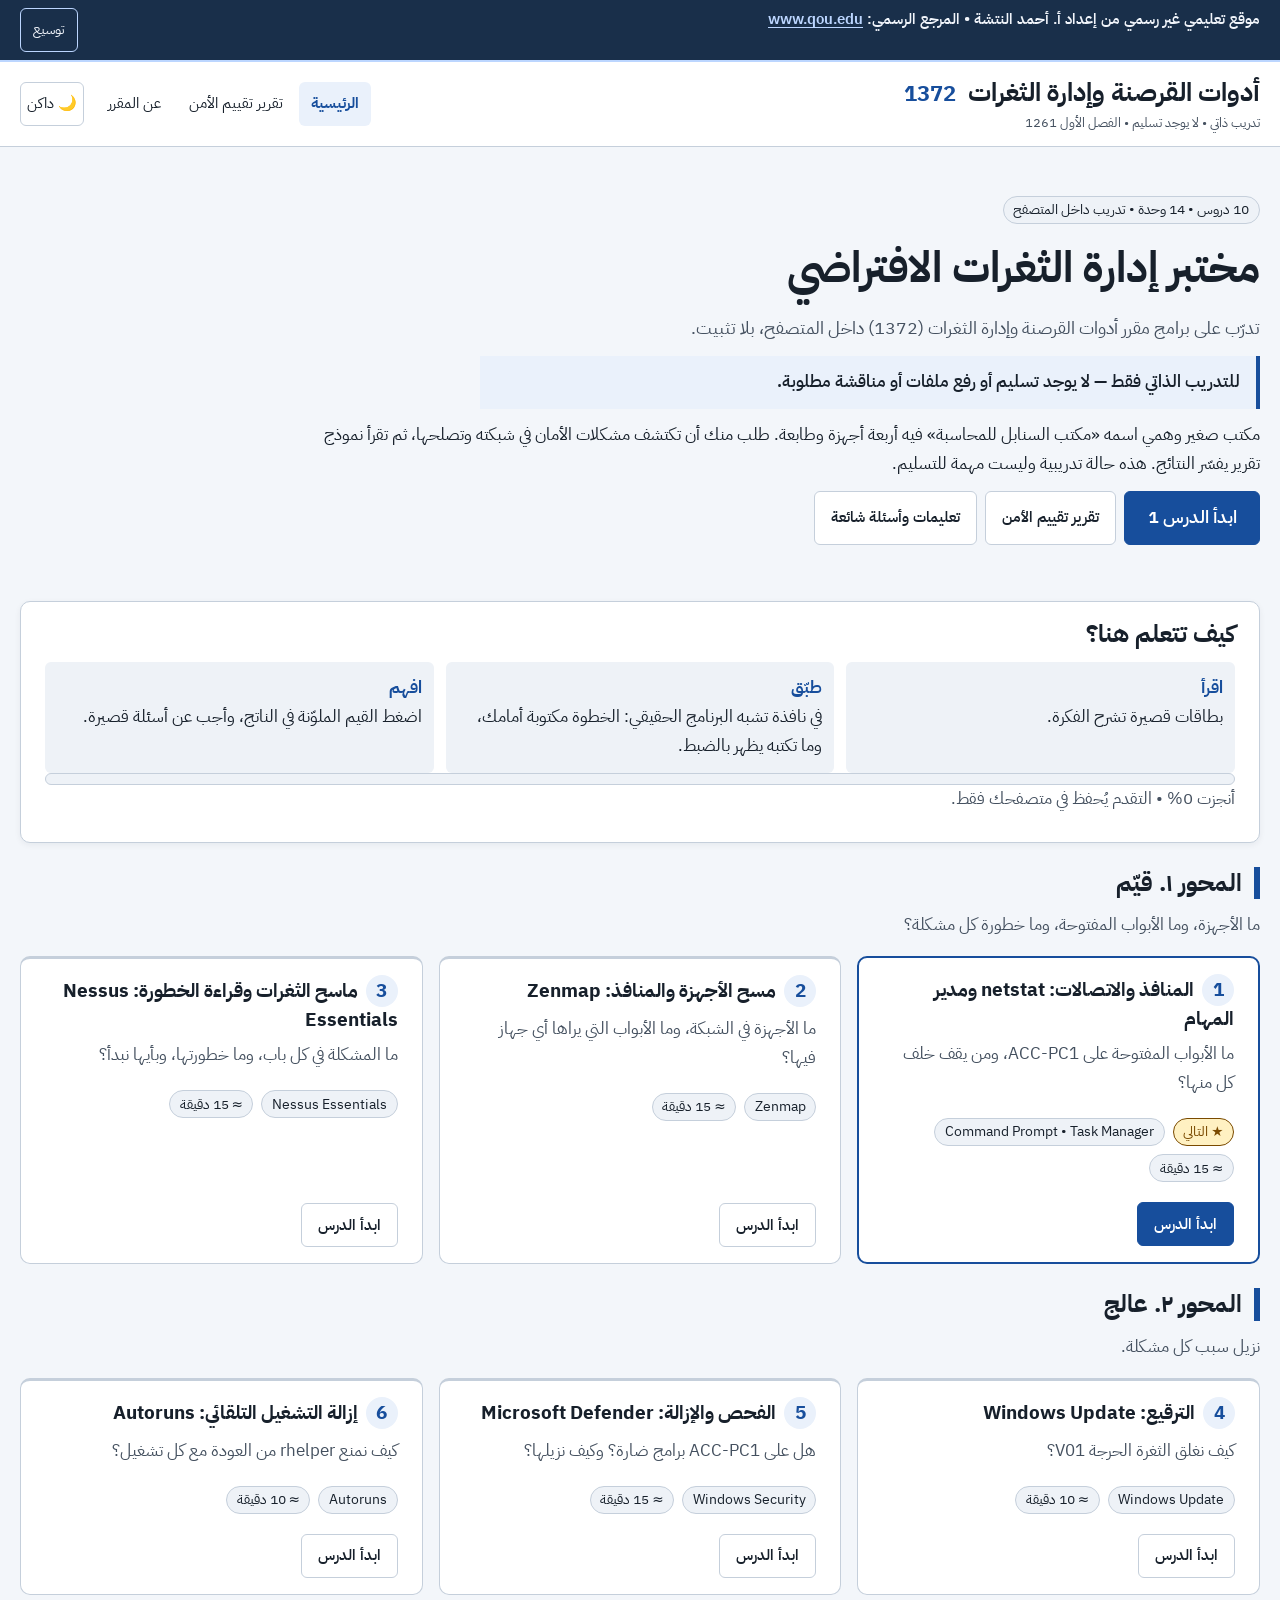
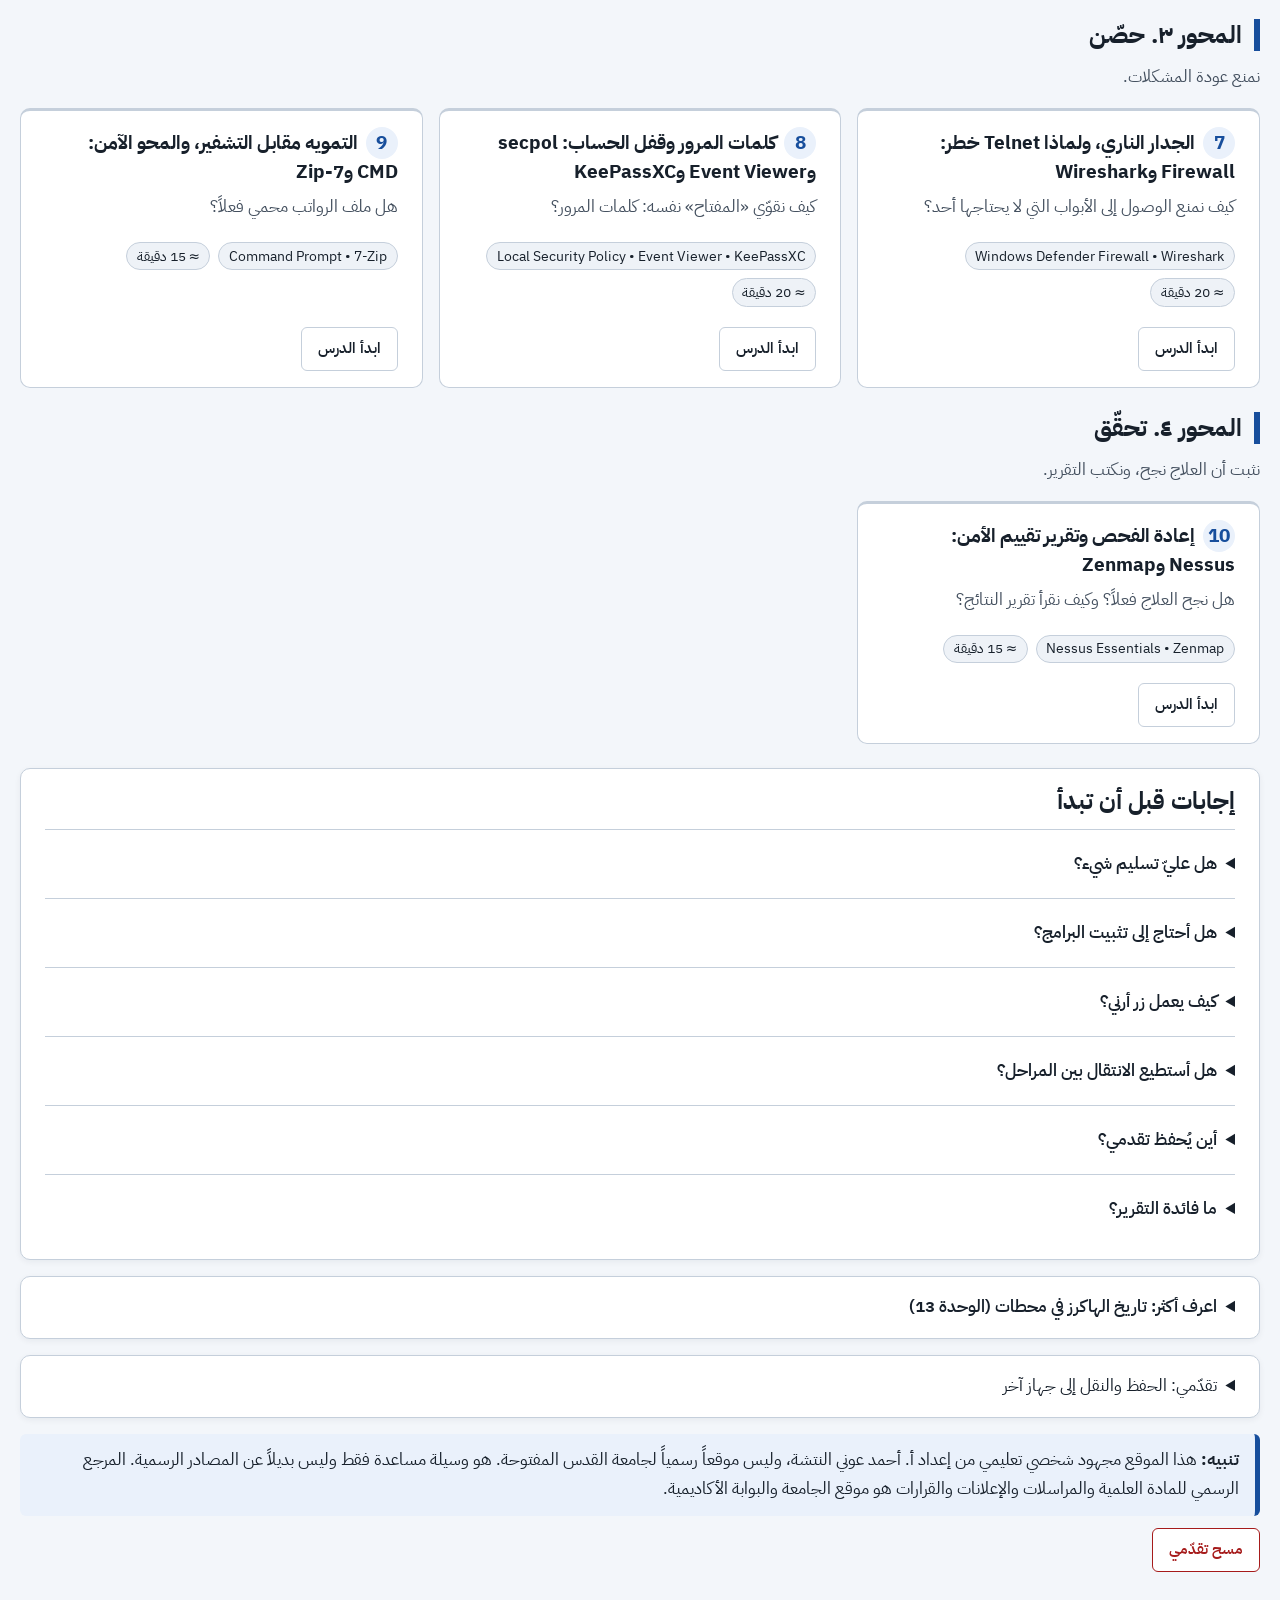
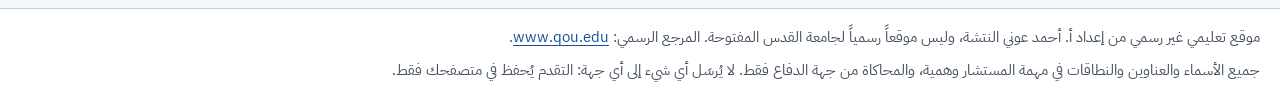
==== commit 090b5d11: "Keep current-step guidance accurate and version assets by content" ====
--- a/index.html
+++ b/index.html
@@ -7,11 +7,11 @@
   <title>الرئيسية — مختبر إدارة الثغرات الافتراضي</title>
   <meta name="description" content="محاكاة تعليمية غير رسمية لأدوات الجانب العملي لمقرر أدوات القرصنة وإدارة الثغرات (1372)، من جهة الدفاع فقط.">
   <link rel="icon" href="data:image/svg+xml,%3Csvg xmlns=%27http://www.w3.org/2000/svg%27 viewBox=%270 0 32 32%27%3E%3Cpath d=%27M16 3l11 4v8c0 7-5 12-11 14C10 27 5 22 5 15V7z%27 fill=%27none%27 stroke=%27%231d4ed8%27 stroke-width=%273%27/%3E%3Cpath d=%27M11 16l4 4 7-8%27 fill=%27none%27 stroke=%27%231d4ed8%27 stroke-width=%273%27/%3E%3C/svg%3E">
-  <link rel="stylesheet" href="css/fonts.css?v=20261020">
-  <link rel="stylesheet" href="css/tokens.css?v=20261020">
-  <link rel="stylesheet" href="css/base.css?v=20261020">
-  <link rel="stylesheet" href="css/components.css?v=20261020">
-  <link rel="stylesheet" href="css/windows.css?v=20261020">
+  <link rel="stylesheet" href="css/fonts.css?v=718760122f7f">
+  <link rel="stylesheet" href="css/tokens.css?v=96bf70b5dad7">
+  <link rel="stylesheet" href="css/base.css?v=7f89a3940e64">
+  <link rel="stylesheet" href="css/components.css?v=40e0ebbf9280">
+  <link rel="stylesheet" href="css/windows.css?v=13bac5cd3489">
 </head>
 <body data-page="home">
   <a class="skip-link" href="#main">تخطَّ إلى المحتوى</a>
@@ -38,13 +38,13 @@
       <p>جميع الأسماء والعناوين والنطاقات في مهمة المستشار وهمية، والمحاكاة من جهة الدفاع فقط. لا يُرسَل أي شيء إلى أي جهة: التقدم يُحفظ في متصفحك فقط.</p>
     </div>
   </footer>
-  <script src="js/core/storage.js?v=20261020"></script>
-  <script src="js/core/chrome.js?v=20261020"></script>
-  <script src="js/core/progress.js?v=20261020"></script>
-  <script src="data/case.js?v=20261020"></script>
-  <script src="content/course.js?v=20261020"></script>
-  <script src="content/mission.js?v=20261020"></script>
-  <script src="content/lessons-index.js?v=20261020"></script>
-  <script src="js/core/pages.js?v=20261020"></script>
+  <script src="js/core/storage.js?v=7ae3f85cb401"></script>
+  <script src="js/core/chrome.js?v=d4c9bd094467"></script>
+  <script src="js/core/progress.js?v=b86893395c06"></script>
+  <script src="data/case.js?v=17b1b85157ec"></script>
+  <script src="content/course.js?v=3d9704c5e077"></script>
+  <script src="content/mission.js?v=ff3018bf3ab8"></script>
+  <script src="content/lessons-index.js?v=ca0cf1978086"></script>
+  <script src="js/core/pages.js?v=ed8b65d16ba9"></script>
 </body>
 </html>
